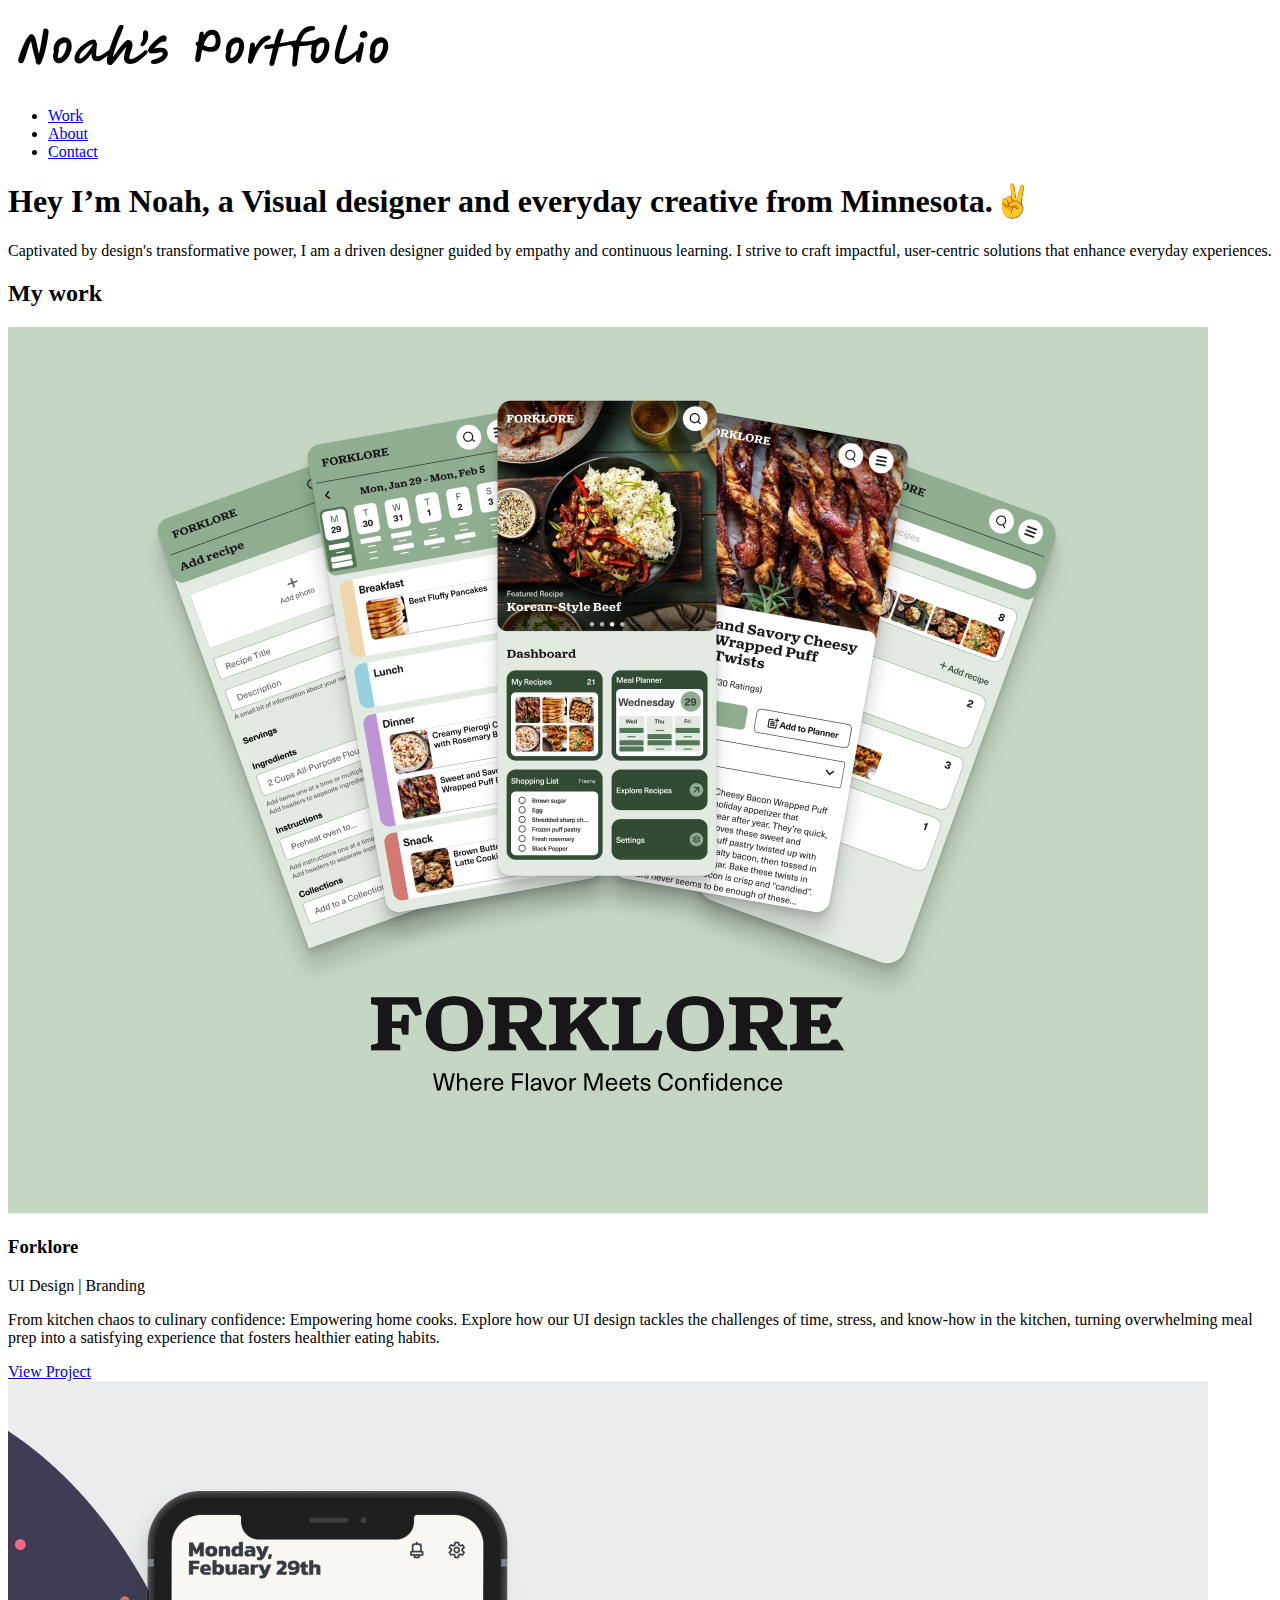
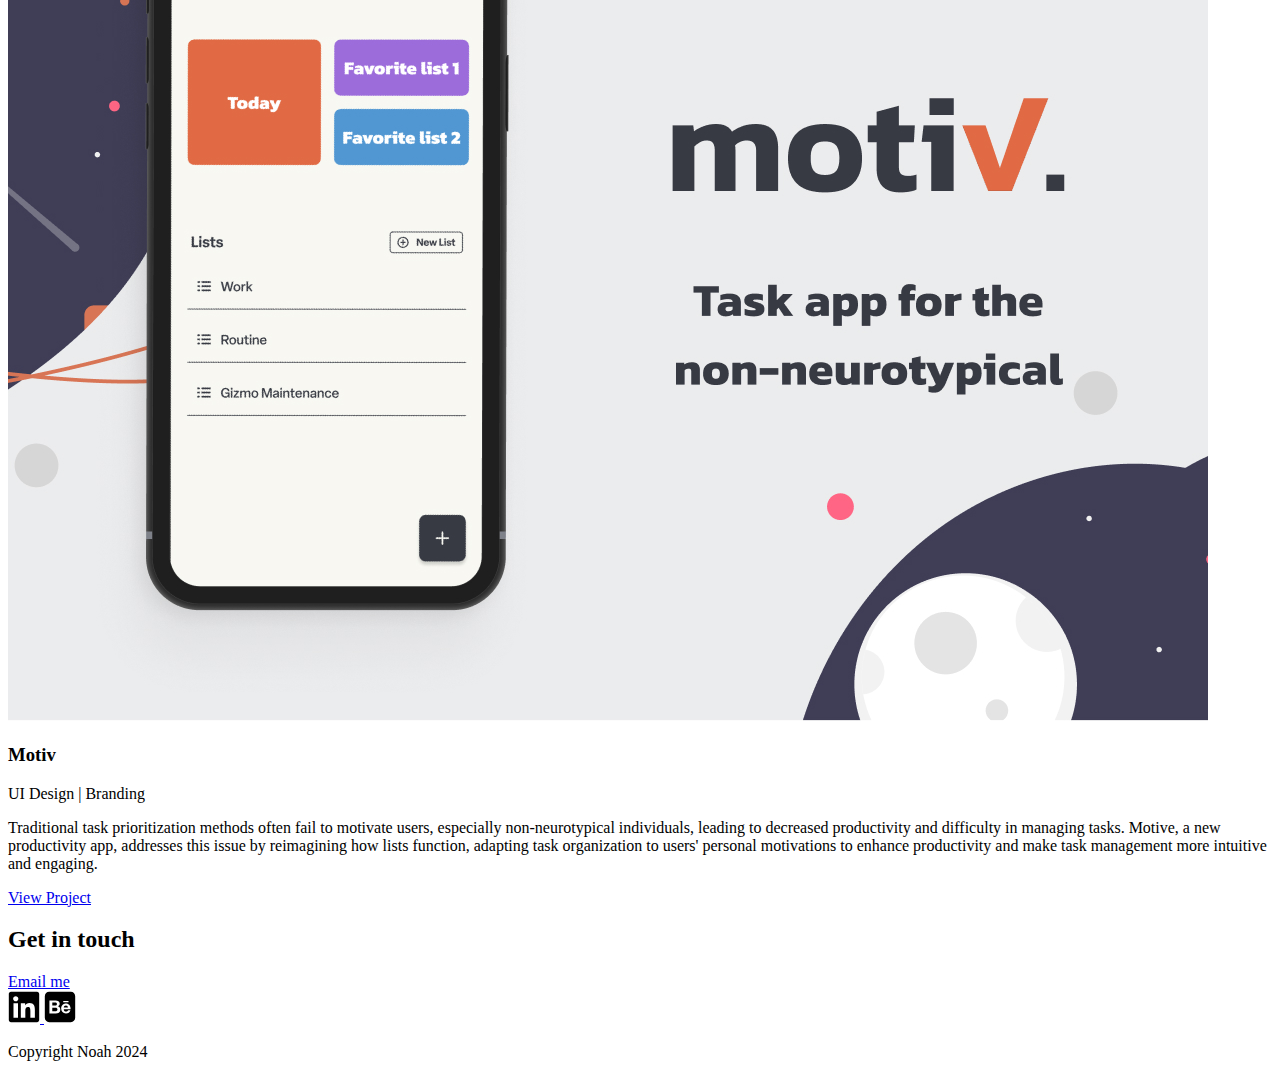
==== index.html @ 3ec78f2c "Base commit" ====
<!DOCTYPE html>
<html lang="en">

<head>
    <meta charset="UTF-8">
    <meta name="author" content="Noah">
    <meta name="description" content="A portfolio website for Noah">
    <meta name="viewport" content="width=device-width, initial-scale=1.0">

    <title>Noah | Visual Designer</title>
</head>


<body>
    <header>
        <div>
            <img src="img/logo.svg" alt="logo image">
        </div>
        <nav>
            <ul>
                <li><a href="index.html">Work</a></li>
                <li><a href="about.html">About</a></li>
                <li><a href="#contact">Contact</a></li>
            </ul>
        </nav>
    </header>
    <main>
        <div>
            <div>
                <h1>
                    Hey I’m Noah, a Visual designer and everyday creative from Minnesota.✌️
                </h1>

                <p>
                    Captivated by design's transformative power, I am a driven designer guided by empathy and continuous
                    learning. I strive to craft impactful, user-centric solutions that enhance everyday experiences.
                </p>
            </div>
        </div>
        <div>
            <div>
                <h2>
                    My work
                </h2>
                <div>
                    <div>
                        <picture>
                            <source srcset="img/Forklore_Cover@600w.jpg"" media=" (max-width:767px)">
                            <img src="img/Forklore_Cover@1200w.jpg"" alt=" Forklore project cover imag">
                        </picture>


                    </div>
                    <div>
                        <h3>
                            Forklore
                        </h3>
                        <p>
                            UI Design | Branding
                        </p>
                        <p>
                            From kitchen chaos to culinary confidence: Empowering home cooks. Explore how our UI design
                            tackles the challenges of time, stress, and know-how in the kitchen, turning overwhelming
                            meal prep into a satisfying experience that fosters healthier eating habits.
                        </p><a href="forklore.html">View Project

                        </a>
                    </div>
                </div>
                <div>
                    <div>

                        <picture>
                            <source srcset="img/Motiv_Cover@600w.jpg"" media=" (max-width:767px)">
                            <img src="img/Motiv_Cover@1200w.jpg"" alt=" Motiv project cover imag">
                        </picture>

                    </div>
                    <div>
                        <h3>
                            Motiv
                        </h3>
                        <p>
                            UI Design | Branding
                        </p>
                        <p>
                            Traditional task prioritization methods often fail to motivate users, especially
                            non-neurotypical individuals, leading to decreased productivity and difficulty in managing
                            tasks. Motive, a new productivity app, addresses this issue by reimagining how lists
                            function, adapting task organization to users' personal motivations to enhance productivity
                            and make task management more intuitive and engaging.
                        </p><a href="motiv.html">View Project

                        </a>
                    </div>
                </div>
            </div>
        </div>
    </main>
    <footer id="contact">
        <div>
            <h2>
                Get in touch
            </h2>
            <p>

            </p>
            <div>
                <a href="mailto:email@gmail.com">Email me</a>
            </div>
            <div>
                <!--Social Media Layout and Placeholders-->
                <a href="LINKEDIN-URL" target="_blank">
                    <img src="img/linkedIn.svg">
                </a>
                <a href="BEHANCE-URL" target="_blank">
                    <img src="img/behance.svg">

                </a>
            </div>
        </div>
        <p>Copyright Noah 2024</p>
        </div>

    </footer>
</body>

</html>
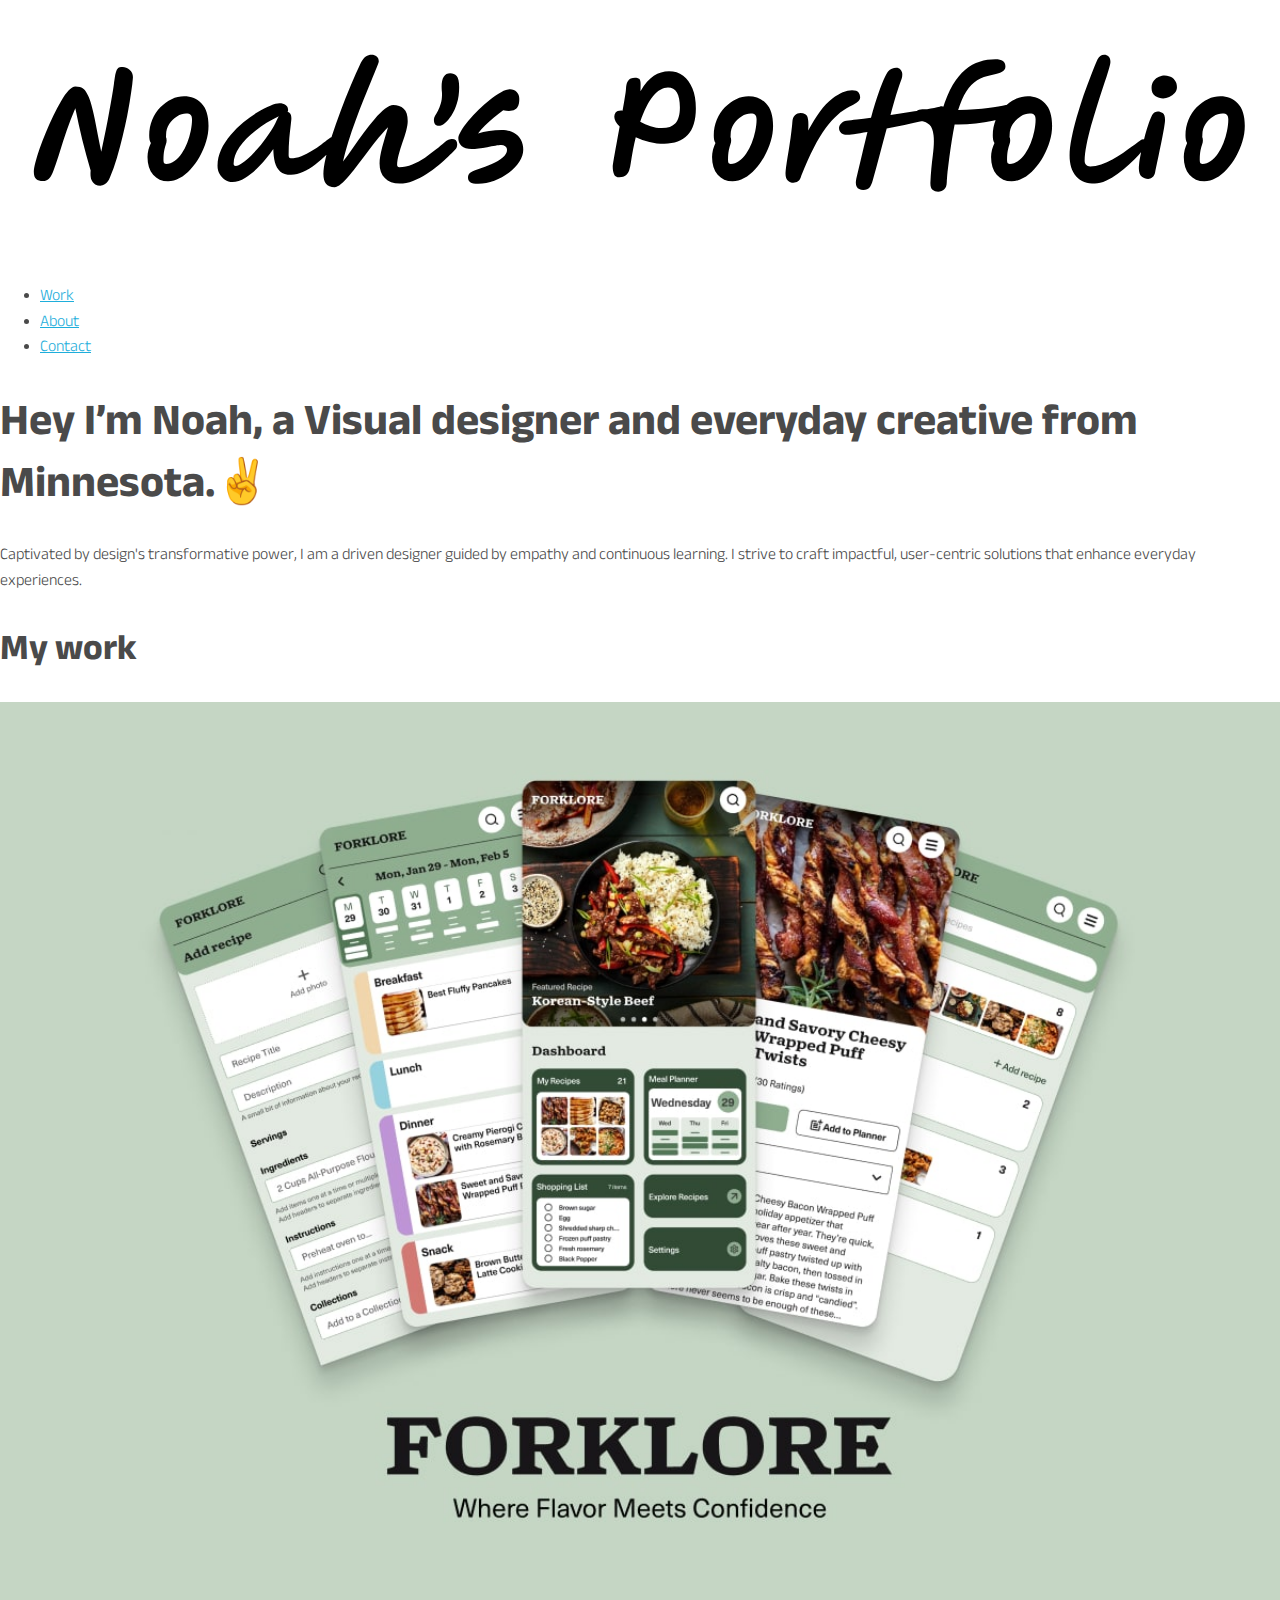
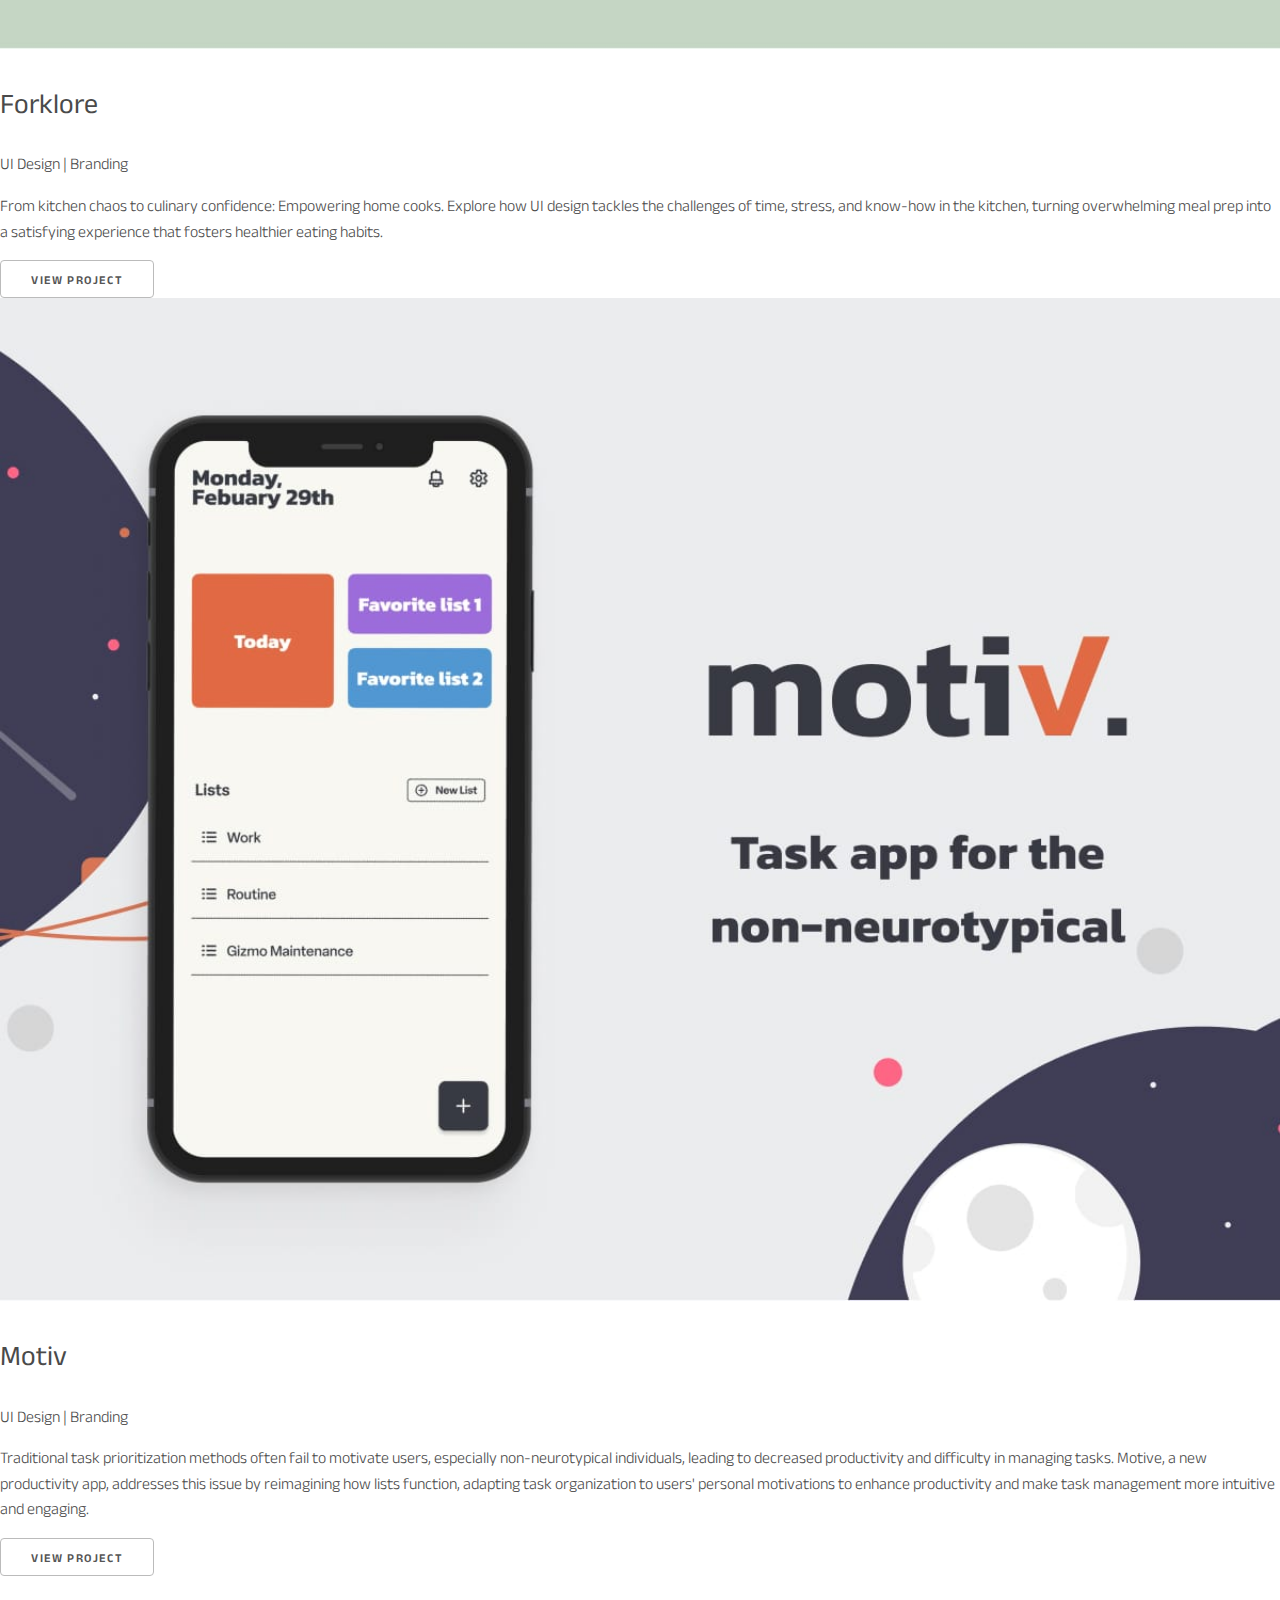
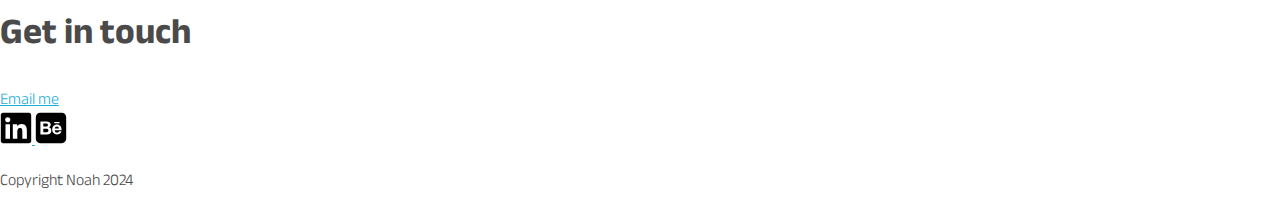
==== commit ad4fba71: "Added basic styling (normalize.css & style.css) Added motiv page content Compressed images in img fo" ====
--- a/index.html
+++ b/index.html
@@ -6,6 +6,12 @@
     <meta name="author" content="Noah">
     <meta name="description" content="A portfolio website for Noah">
     <meta name="viewport" content="width=device-width, initial-scale=1.0">
+    <link rel="stylesheet" type="text/css" href="css\normalize.css" />
+    <link rel="stylesheet" type="text/css" href="css\style.css" />
+    <link rel="preconnect" href="https://fonts.googleapis.com">
+    <link rel="preconnect" href="https://fonts.gstatic.com" crossorigin>
+    <link href="https://fonts.googleapis.com/css2?family=Anek+Latin:wght@100..800&display=swap" rel="stylesheet">
+
 
     <title>Noah | Visual Designer</title>
 </head>
@@ -59,10 +65,10 @@
                             UI Design | Branding
                         </p>
                         <p>
-                            From kitchen chaos to culinary confidence: Empowering home cooks. Explore how our UI design
+                            From kitchen chaos to culinary confidence: Empowering home cooks. Explore how UI design
                             tackles the challenges of time, stress, and know-how in the kitchen, turning overwhelming
                             meal prep into a satisfying experience that fosters healthier eating habits.
-                        </p><a href="forklore.html">View Project
+                        </p><a href="forklore.html" class="button">View Project
 
                         </a>
                     </div>
@@ -89,7 +95,7 @@
                             tasks. Motive, a new productivity app, addresses this issue by reimagining how lists
                             function, adapting task organization to users' personal motivations to enhance productivity
                             and make task management more intuitive and engaging.
-                        </p><a href="motiv.html">View Project
+                        </p><a href="motiv.html" class="button">View Project
 
                         </a>
                     </div>
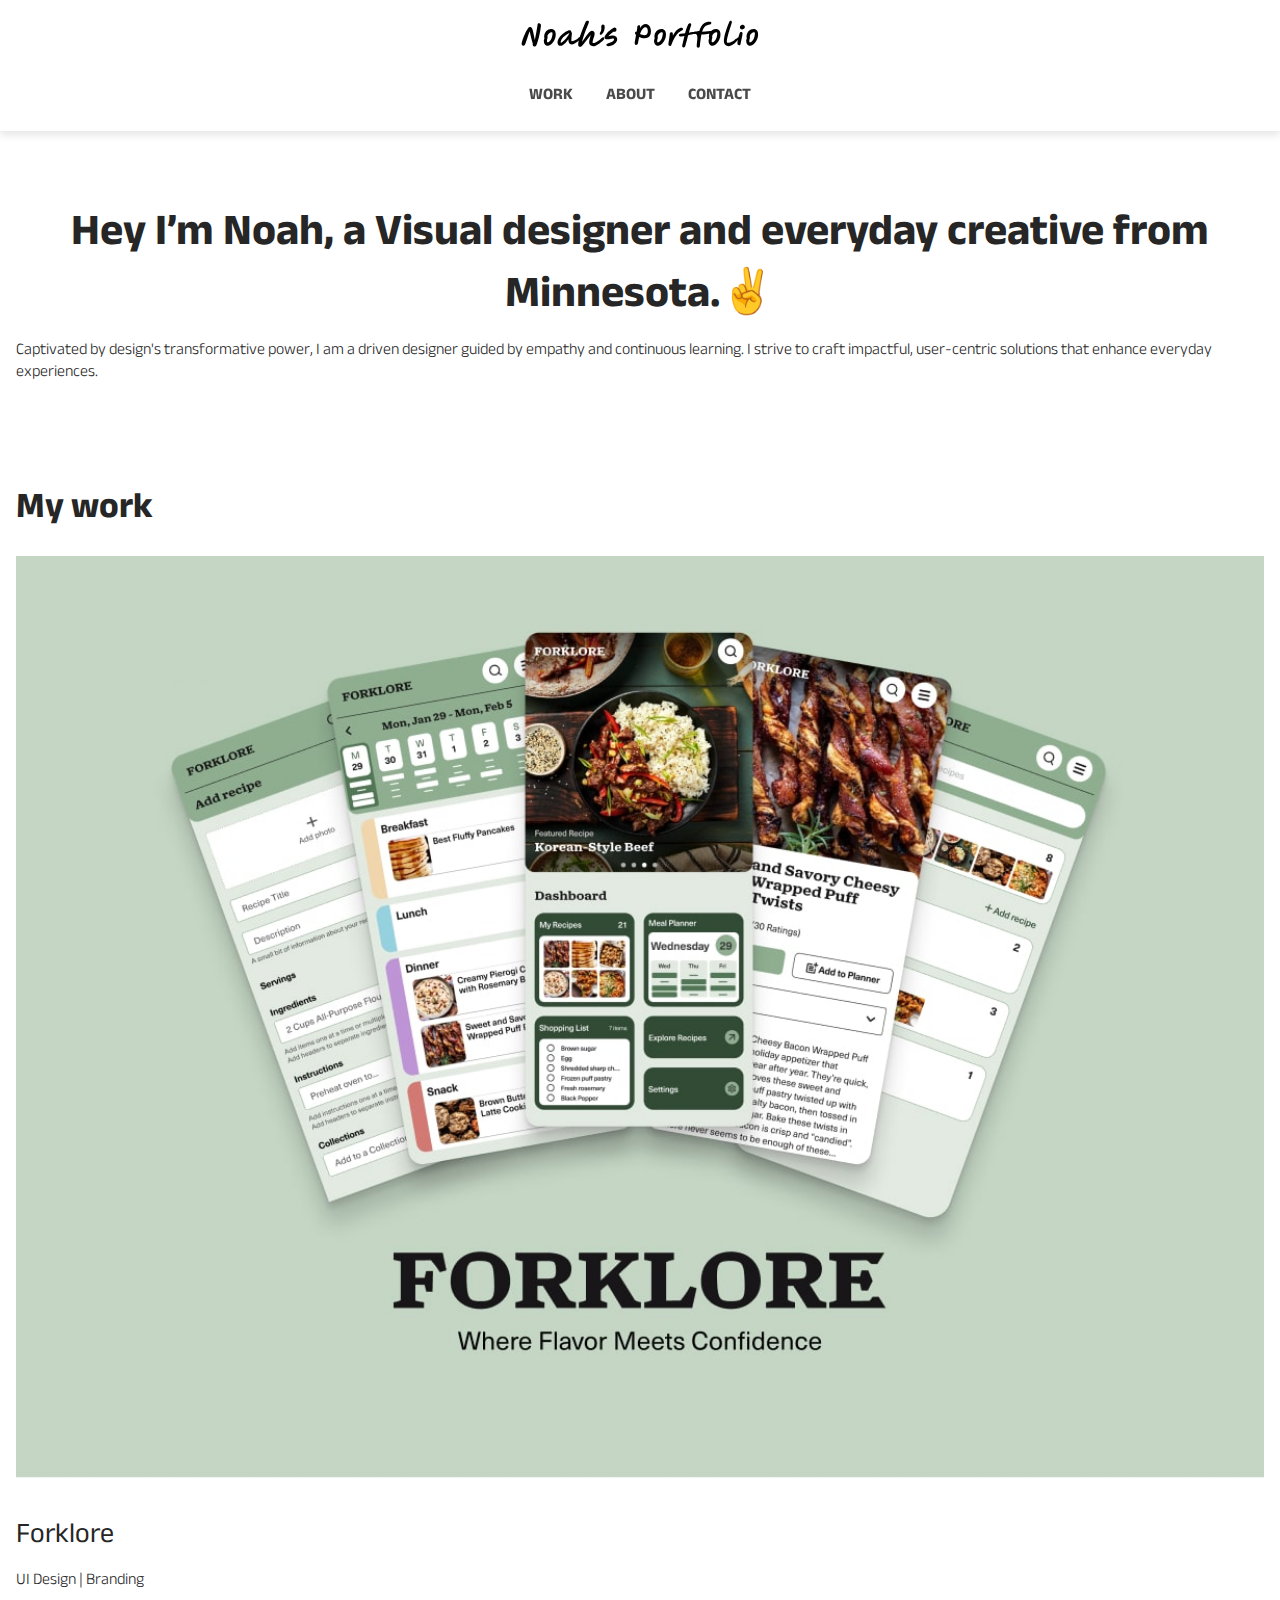
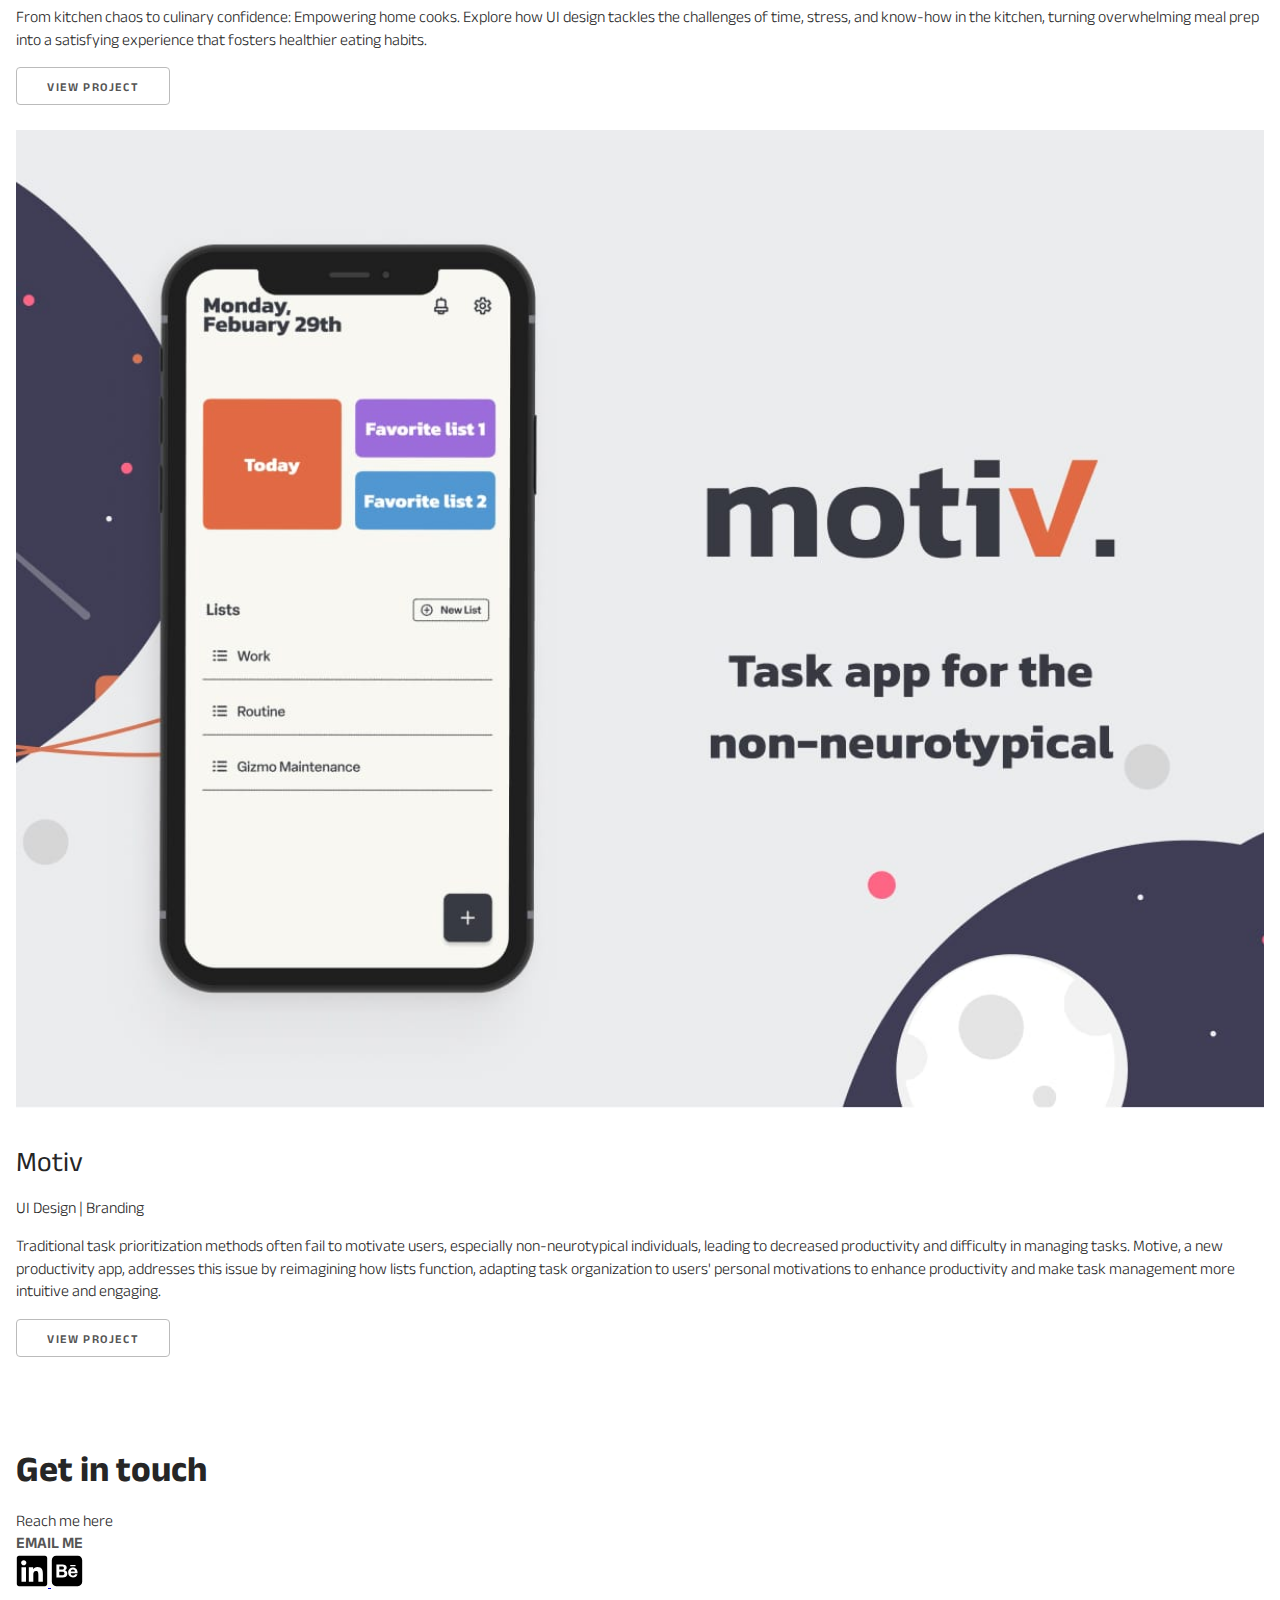
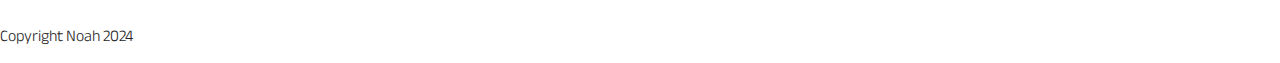
==== commit 82d64999: "added basic styling to all pages" ====
--- a/index.html
+++ b/index.html
@@ -20,7 +20,7 @@
 <body>
     <header>
         <div>
-            <img src="img/logo.svg" alt="logo image">
+            <img src="img/logo.svg" class="logo" alt="logo image">
         </div>
         <nav>
             <ul>
@@ -31,8 +31,8 @@
         </nav>
     </header>
     <main>
-        <div>
-            <div>
+        <div id="hero">
+            <div class="container">
                 <h1>
                     Hey I’m Noah, a Visual designer and everyday creative from Minnesota.✌️
                 </h1>
@@ -43,12 +43,12 @@
                 </p>
             </div>
         </div>
-        <div>
-            <div>
+        <div id="work">
+            <div class="container">
                 <h2>
                     My work
                 </h2>
-                <div>
+                <div class="row">
                     <div>
                         <picture>
                             <source srcset="img/Forklore_Cover@600w.jpg"" media=" (max-width:767px)">
@@ -73,7 +73,7 @@
                         </a>
                     </div>
                 </div>
-                <div>
+                <div class="row">
                     <div>
 
                         <picture>
@@ -104,15 +104,15 @@
         </div>
     </main>
     <footer id="contact">
-        <div>
+        <div class="container">
             <h2>
                 Get in touch
             </h2>
             <p>
-
+                Reach me here
             </p>
             <div>
-                <a href="mailto:email@gmail.com">Email me</a>
+                <a href="mailto:email@gmail.com" class="button2">Email me</a>
             </div>
             <div>
                 <!--Social Media Layout and Placeholders-->
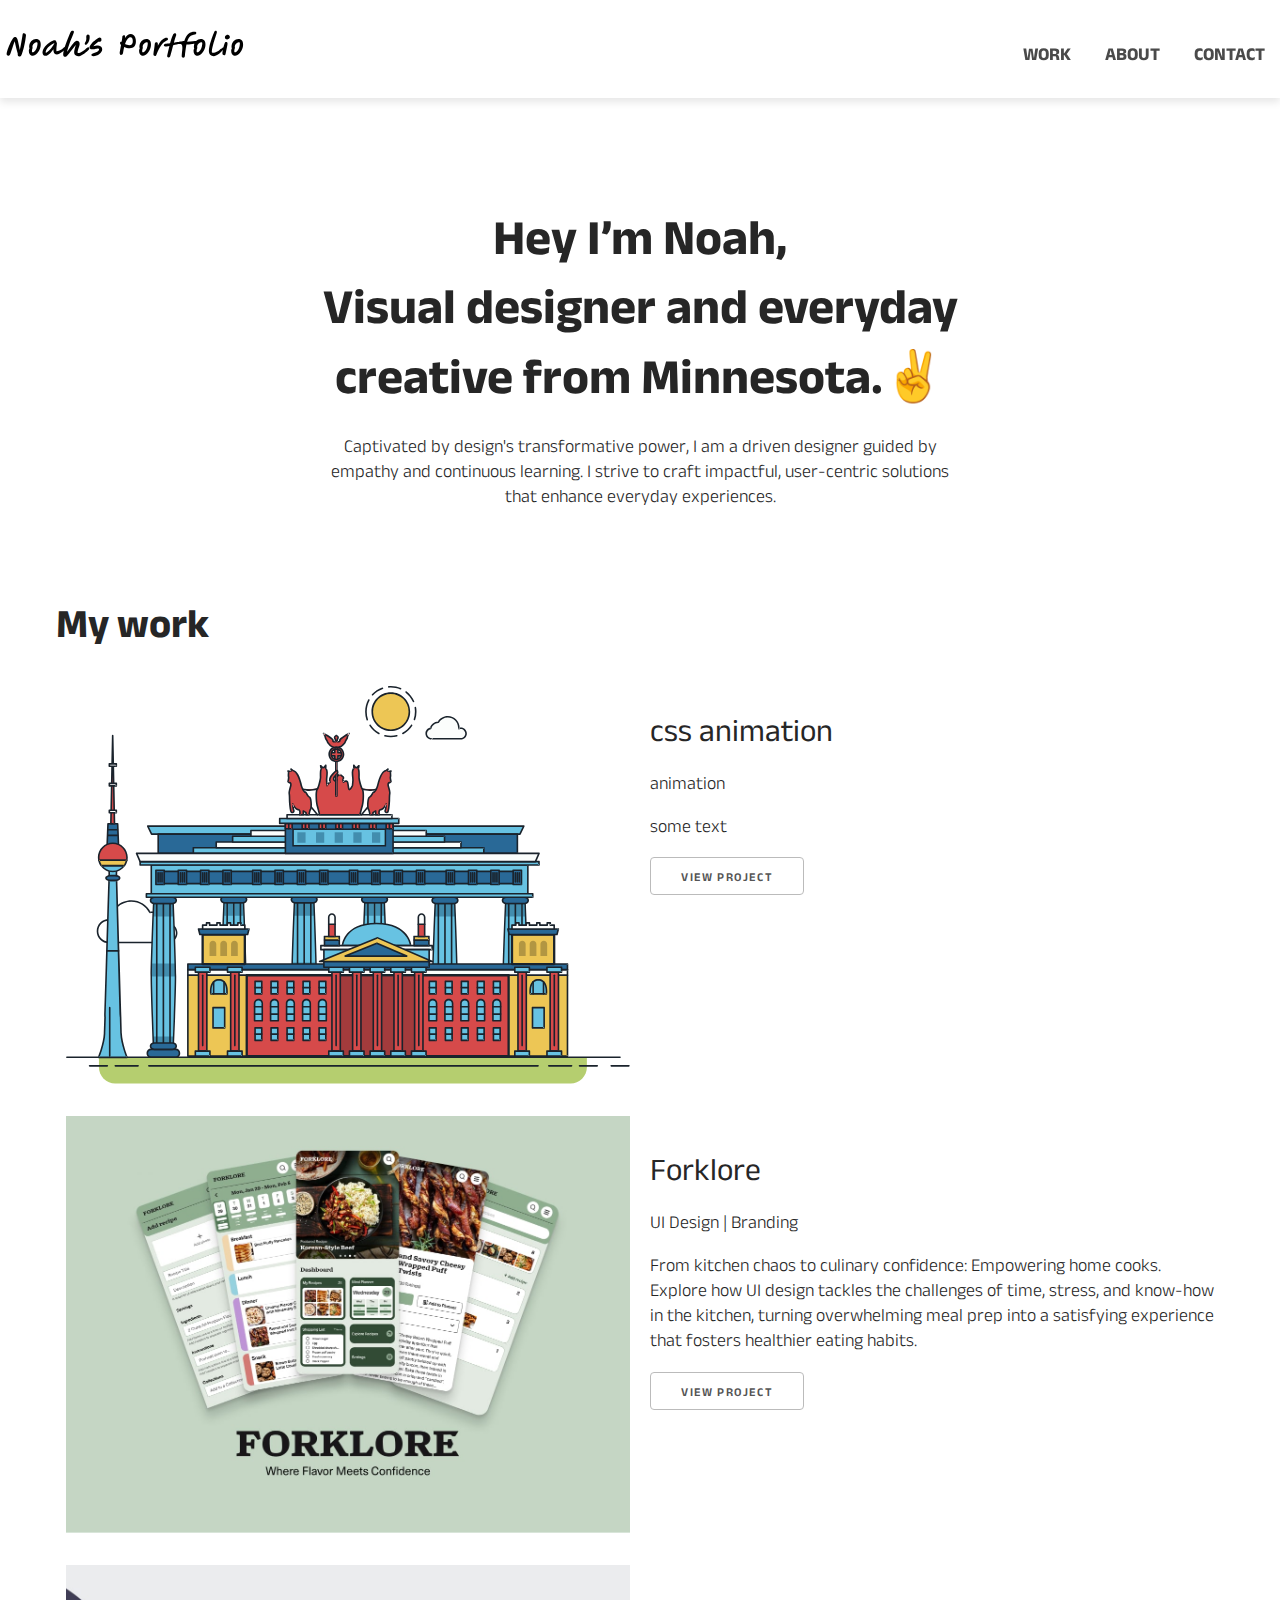
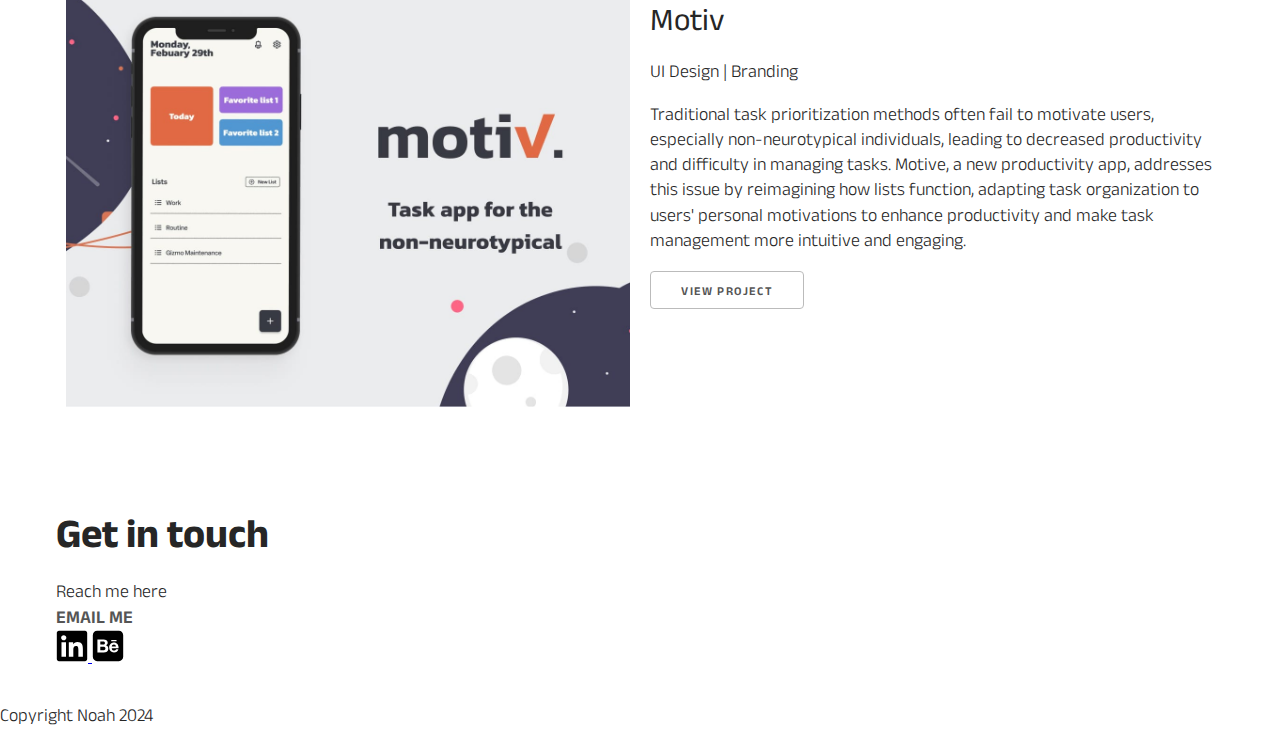
==== commit cf239d57: "added media queries and animation" ====
--- a/index.html
+++ b/index.html
@@ -19,7 +19,7 @@
 
 <body>
     <header>
-        <div>
+        <div class="inline">
             <img src="img/logo.svg" class="logo" alt="logo image">
         </div>
         <nav>
@@ -34,7 +34,7 @@
         <div id="hero">
             <div class="container">
                 <h1>
-                    Hey I’m Noah, a Visual designer and everyday creative from Minnesota.✌️
+                    Hey I’m Noah, <span>Visual designer and everyday creative from Minnesota.✌️</span>
                 </h1>
 
                 <p>
@@ -43,21 +43,1495 @@
                 </p>
             </div>
         </div>
+
+
+
         <div id="work">
             <div class="container">
                 <h2>
                     My work
                 </h2>
                 <div class="row">
-                    <div>
+                    <div class="column col-md-6 col-lg-7">
+
+
+
+                        <svg id="about-picture" xmlns="http://www.w3.org/2000/svg" class="berlin-illustration"
+                            height="auto" viewBox="0 0 700 505" xmlns:xlink="http://www.w3.org/1999/xlink" style="width: 100%;
+                            max-width: 100%;
+                            height: auto;">
+                            <defs>
+                                <polygon id="a" points=".06 231.917 .06 .929 688.717 .929 688.717 231.917"></polygon>
+                            </defs>
+                            <g fill="none" fill-rule="evenodd">
+                                <g transform="translate(0 241)" class="cloud-front">
+                                    <path fill="#1A232C"
+                                        d="M87.602,29 L87.602,28 C87.326,28.001 87.103,28.024 86.927,28.033 L86.979,29.031 L87.947,28.78 C85.741,20.282 78.041,14.002 68.852,14 C67.858,14 66.904,14.096 65.98,14.231 L66.125,15.22 L67.019,14.772 C62.626,6.015 53.567,0.001 43.102,0 C29.041,0.002 17.524,10.848 16.443,24.632 L17.44,24.71 L17.606,23.724 C16.803,23.589 15.969,23.5 15.102,23.5 C6.817,23.501 0.102,30.215 0.102,38.5 C0.102,46.785 6.817,53.499 15.102,53.5 L87.602,53.5 C94.644,53.499 100.351,47.792 100.352,40.75 C100.351,33.708 94.644,28.001 87.602,28 L87.602,30 C90.573,30 93.254,31.202 95.203,33.149 C97.15,35.097 98.351,37.778 98.352,40.75 C98.351,43.722 97.15,46.403 95.203,48.351 C93.254,50.298 90.573,51.5 87.602,51.5 L15.102,51.5 C11.509,51.5 8.265,50.046 5.909,47.692 C3.555,45.337 2.102,42.093 2.102,38.5 C2.102,34.907 3.555,31.663 5.909,29.308 C8.265,26.954 11.509,25.5 15.102,25.5 C15.831,25.5 16.553,25.575 17.273,25.697 C17.551,25.743 17.832,25.672 18.055,25.499 C18.277,25.325 18.414,25.07 18.436,24.789 C19.436,12.04 30.094,1.998 43.102,2 C52.786,1.999 61.163,7.564 65.231,15.669 C65.425,16.055 65.842,16.272 66.27,16.21 C67.132,16.084 67.988,16 68.852,16 C77.108,15.998 84.027,21.647 86.011,29.283 C86.13,29.741 86.557,30.054 87.031,30.03 C87.27,30.017 87.457,29.999 87.602,30 L87.602,29"
+                                        transform="translate(38 36)"></path>
+                                </g>
+                                <path fill="#B5CE6F"
+                                    d="M646.484,484.382 C646.484,489.501 644.531,494.62 640.627,498.525 C636.722,502.43 631.603,504.382 626.484,504.382 L60.873,504.382 C55.754,504.382 50.636,502.43 46.731,498.525 C42.826,494.62 40.873,489.501 40.873,484.382 L40.873,471.917 L646.484,471.917 L646.484,484.382">
+                                </path>
+                                <polyline fill="#67C2E2"
+                                    points="334.824 185.029 101.449 185.029 106.209 195.08 563.438 195.08 568.2 185.029 334.824 185.029">
+                                </polyline>
+                                <path fill="#1A232C"
+                                    d="M334.824,185.029 L334.824,184.029 L101.449,184.029 C101.104,184.029 100.788,184.203 100.604,184.494 C100.42,184.785 100.398,185.146 100.545,185.457 L105.306,195.508 C105.471,195.856 105.824,196.079 106.209,196.079 L563.438,196.079 C563.824,196.079 564.177,195.856 564.342,195.508 L569.104,185.457 C569.251,185.146 569.229,184.785 569.045,184.494 C568.861,184.203 568.544,184.029 568.2,184.029 L334.824,184.029 L334.824,186.029 L566.62,186.029 L562.806,194.08 L106.842,194.08 L103.029,186.029 L334.824,186.029 L334.824,185.029">
+                                </path>
+                                <polygon fill="#296997"
+                                    points="114.416 218.974 560.222 218.974 560.222 195.08 114.416 195.08"></polygon>
+                                <path fill="#1A232C"
+                                    d="M560.222,218.974 L560.222,217.974 L115.416,217.974 L115.416,196.079 L559.222,196.079 L559.222,218.974 L560.222,218.974 L560.222,217.974 L560.222,218.974 L561.222,218.974 L561.222,195.08 C561.222,194.816 561.115,194.559 560.929,194.372 C560.742,194.186 560.485,194.08 560.222,194.08 L114.416,194.08 C114.152,194.08 113.895,194.186 113.708,194.372 C113.522,194.559 113.416,194.816 113.416,195.08 L113.416,218.974 C113.416,219.237 113.522,219.495 113.708,219.681 C113.895,219.867 114.152,219.974 114.416,219.974 L560.222,219.974 C560.485,219.974 560.742,219.867 560.929,219.681 C561.115,219.495 561.222,219.237 561.222,218.974 L560.222,218.974">
+                                </path>
+                                <polygon fill="#67C2E2"
+                                    points="105.85 269.08 573.225 269.08 573.225 233.398 105.85 233.398"></polygon>
+                                <path fill="#1A232C"
+                                    d="M573.225,233.398 L573.225,232.398 L105.85,232.398 C105.587,232.398 105.329,232.505 105.143,232.691 C104.957,232.877 104.85,233.134 104.85,233.398 L104.85,269.08 C104.85,269.344 104.957,269.601 105.143,269.788 C105.329,269.974 105.587,270.08 105.85,270.08 L573.225,270.08 C573.488,270.08 573.745,269.974 573.932,269.788 C574.118,269.601 574.225,269.344 574.225,269.08 L574.225,233.398 C574.225,233.134 574.118,232.877 573.932,232.691 C573.745,232.505 573.488,232.398 573.225,232.398 L573.225,233.398 L572.225,233.398 L572.225,268.08 L106.85,268.08 L106.85,234.398 L573.225,234.398 L573.225,233.398 L572.225,233.398 L573.225,233.398">
+                                </path>
+                                <polygon fill="#296997"
+                                    points="116.751 256.508 562.557 256.508 562.557 241.243 116.751 241.243"></polygon>
+                                <path fill="#1A232C"
+                                    d="M562.557,256.508 L562.557,255.508 L117.75,255.508 L117.75,242.243 L561.557,242.243 L561.557,256.508 L562.557,256.508 L562.557,255.508 L562.557,256.508 L563.557,256.508 L563.557,241.243 C563.557,240.979 563.45,240.722 563.264,240.535 C563.078,240.349 562.82,240.243 562.557,240.243 L116.75,240.243 C116.487,240.243 116.23,240.349 116.043,240.535 C115.857,240.722 115.751,240.979 115.751,241.243 L115.751,256.508 C115.751,256.771 115.857,257.029 116.043,257.215 C116.23,257.401 116.487,257.508 116.751,257.508 L562.557,257.508 C562.82,257.508 563.077,257.401 563.264,257.215 C563.45,257.029 563.557,256.771 563.557,256.508 L562.557,256.508">
+                                </path>
+                                <polygon fill="#67C2E2"
+                                    points="158.07 218.974 518.563 218.974 518.563 211.858 158.07 211.858"></polygon>
+                                <path fill="#1A232C"
+                                    d="M518.563,211.858 L518.563,210.858 L158.07,210.858 C157.807,210.858 157.549,210.964 157.363,211.151 C157.177,211.337 157.07,211.594 157.07,211.858 L157.07,218.974 C157.07,219.237 157.177,219.495 157.363,219.681 C157.549,219.867 157.807,219.974 158.07,219.974 L518.563,219.974 C518.826,219.974 519.083,219.867 519.27,219.681 C519.456,219.495 519.562,219.237 519.562,218.974 L519.562,211.858 C519.562,211.594 519.456,211.337 519.27,211.151 C519.083,210.964 518.826,210.858 518.563,210.858 L518.563,211.858 L517.563,211.858 L517.563,217.974 L159.07,217.974 L159.07,212.858 L518.563,212.858 L518.563,211.858 L517.563,211.858 L518.563,211.858">
+                                </path>
+                                <polygon fill="#FBFDFC"
+                                    points="186.438 211.858 490.194 211.858 490.194 204.741 186.438 204.741"></polygon>
+                                <path fill="#1A232C"
+                                    d="M490.194,204.741 L490.194,203.741 L186.438,203.741 C186.175,203.741 185.917,203.848 185.731,204.034 C185.545,204.221 185.438,204.478 185.438,204.741 L185.438,211.858 C185.438,212.121 185.545,212.379 185.731,212.565 C185.917,212.751 186.175,212.858 186.438,212.858 L490.194,212.858 C490.458,212.858 490.715,212.751 490.902,212.565 C491.088,212.379 491.194,212.121 491.194,211.858 L491.194,204.741 C491.194,204.478 491.088,204.221 490.902,204.034 C490.715,203.848 490.458,203.741 490.194,203.741 L490.194,204.741 L489.194,204.741 L489.194,210.858 L187.438,210.858 L187.438,205.741 L490.194,205.741 L490.194,204.741 L489.194,204.741 L490.194,204.741">
+                                </path>
+                                <polygon fill="#67C2E2"
+                                    points="206.805 204.741 469.828 204.741 469.828 197.624 206.805 197.624"></polygon>
+                                <path fill="#1A232C"
+                                    d="M469.828,197.624 L469.828,196.624 L206.805,196.624 C206.541,196.624 206.284,196.731 206.098,196.917 C205.911,197.103 205.805,197.361 205.805,197.624 L205.805,204.741 C205.805,205.005 205.911,205.262 206.098,205.449 C206.284,205.635 206.541,205.741 206.805,205.741 L469.828,205.741 C470.091,205.741 470.349,205.635 470.535,205.449 C470.722,205.262 470.828,205.005 470.828,204.741 L470.828,197.624 C470.828,197.361 470.722,197.103 470.535,196.917 C470.349,196.731 470.091,196.624 469.828,196.624 L469.828,197.624 L468.828,197.624 L468.828,203.741 L207.805,203.741 L207.805,198.624 L469.828,198.624 L469.828,197.624 L468.828,197.624 L469.828,197.624">
+                                </path>
+                                <polygon fill="#FBFDFC"
+                                    points="229.521 197.624 447.111 197.624 447.111 190.509 229.521 190.509"></polygon>
+                                <path fill="#1A232C"
+                                    d="M447.111,190.509 L447.111,189.509 L229.521,189.509 C229.258,189.509 229,189.616 228.814,189.802 C228.628,189.988 228.521,190.246 228.521,190.509 L228.521,197.624 C228.521,197.888 228.628,198.145 228.814,198.332 C229,198.518 229.258,198.624 229.521,198.624 L447.111,198.624 C447.375,198.624 447.632,198.518 447.818,198.332 C448.005,198.145 448.111,197.888 448.111,197.624 L448.111,190.509 C448.111,190.246 448.005,189.988 447.818,189.802 C447.632,189.616 447.375,189.509 447.111,189.509 L447.111,190.509 L446.111,190.509 L446.111,196.624 L230.521,196.624 L230.521,191.509 L447.111,191.509 L447.111,190.509 L446.111,190.509 L447.111,190.509">
+                                </path>
+                                <path fill="#67C2E2"
+                                    d="M135.607,355.447 C135.163,337.766 134.264,313.326 133.648,297.387 C133.274,287.721 133.004,281.18 133.004,281.18 L108.722,281.18 C108.722,281.18 108.452,287.721 108.079,297.387 C107.462,313.326 106.563,337.766 106.119,355.447 C105.953,362.059 105.85,367.732 105.85,371.653 L105.85,371.654 C105.85,386.117 107.243,424.332 108.089,446.189 C108.457,455.706 108.722,462.126 108.722,462.126 L133.004,462.126 C133.004,462.126 133.269,455.706 133.637,446.189 C134.482,424.332 135.876,386.117 135.876,371.654 L135.876,371.653 C135.876,367.732 135.773,362.059 135.607,355.447">
+                                </path>
+                                <path fill="#428DAE"
+                                    d="M133.648 297.387L108.079 297.387C108.452 287.721 108.722 281.18 108.722 281.18L133.004 281.18C133.004 281.18 133.274 287.721 133.648 297.387M135.876 371.654L105.85 371.654 105.85 371.653C105.85 367.732 105.953 362.059 106.119 355.447L135.607 355.447C135.773 362.059 135.876 367.732 135.876 371.653L135.876 371.654M133.004 462.126L108.722 462.126C108.722 462.126 108.457 455.706 108.089 446.189L133.637 446.189C133.269 455.706 133.004 462.126 133.004 462.126">
+                                </path>
+                                <path fill="#1A232C"
+                                    d="M109.612,461.199 L132.114,461.199 C132.447,453.007 134.949,390.886 134.949,371.653 C134.949,352.42 132.447,290.299 132.114,282.108 L109.612,282.108 C109.279,290.299 106.778,352.42 106.778,371.653 C106.778,390.886 109.279,453.007 109.612,461.199 Z M133.895,463.054 L107.832,463.054 L107.794,462.164 C107.766,461.466 104.922,392.193 104.922,371.653 C104.922,351.114 107.766,281.839 107.794,281.142 L107.832,280.252 L133.895,280.252 L133.931,281.142 C133.96,281.839 136.804,351.114 136.804,371.653 C136.804,392.193 133.96,461.466 133.931,462.164 L133.895,463.054 L133.895,463.054 Z">
+                                </path>
+                                <path fill="#1A232C"
+                                    d="M111.638 281.18L111.638 462.126C111.638 462.679 112.086 463.126 112.638 463.126 113.19 463.126 113.638 462.679 113.638 462.126L113.638 281.18C113.638 280.628 113.19 280.18 112.638 280.18 112.086 280.18 111.638 280.628 111.638 281.18M119.863 281.18L119.863 462.126C119.863 462.679 120.311 463.126 120.863 463.126 121.416 463.126 121.863 462.679 121.863 462.126L121.863 281.18C121.863 280.628 121.416 280.18 120.863 280.18 120.311 280.18 119.863 280.628 119.863 281.18M128.088 281.18L128.088 462.126C128.088 462.679 128.536 463.126 129.088 463.126 129.64 463.126 130.088 462.679 130.088 462.126L130.088 281.18C130.088 280.628 129.64 280.18 129.088 280.18 128.536 280.18 128.088 280.628 128.088 281.18">
+                                </path>
+                                <path fill="#296997"
+                                    d="M136.79,277.265 C136.79,279.418 134.675,281.18 132.09,281.18 L109.636,281.18 C107.051,281.18 104.936,279.418 104.936,277.265 C104.936,275.111 107.051,273.349 109.636,273.349 L132.09,273.349 C134.675,273.349 136.79,275.111 136.79,277.265">
+                                </path>
+                                <path fill="#1A232C"
+                                    d="M136.79,277.265 L135.79,277.265 C135.789,278.005 135.433,278.704 134.769,279.262 C134.109,279.814 133.155,280.181 132.09,280.18 L109.636,280.18 C108.571,280.181 107.617,279.814 106.956,279.262 C106.293,278.704 105.936,278.005 105.936,277.265 C105.936,276.524 106.293,275.825 106.957,275.267 C107.617,274.715 108.571,274.348 109.636,274.349 L132.09,274.349 C133.155,274.348 134.109,274.716 134.769,275.267 C135.433,275.825 135.789,276.524 135.79,277.265 L137.79,277.265 C137.791,275.851 137.09,274.593 136.049,273.731 C135.006,272.863 133.61,272.35 132.09,272.349 L109.636,272.349 C108.116,272.35 106.72,272.863 105.676,273.731 C104.636,274.593 103.935,275.851 103.936,277.265 C103.935,278.678 104.636,279.937 105.677,280.798 C106.72,281.666 108.116,282.179 109.636,282.18 L132.09,282.18 C133.61,282.179 135.006,281.666 136.049,280.798 C137.09,279.937 137.791,278.678 137.79,277.265 L136.79,277.265">
+                                </path>
+                                <path fill="#296997"
+                                    d="M140.775,467.217 C140.775,469.803 138.661,471.917 136.076,471.917 L105.65,471.917 C103.065,471.917 100.951,469.803 100.951,467.217 L100.951,466.825 C100.951,464.241 103.065,462.126 105.65,462.126 L136.076,462.126 C138.661,462.126 140.775,464.241 140.775,466.825 L140.775,467.217">
+                                </path>
+                                <path fill="#1A232C"
+                                    d="M140.775,467.217 L139.775,467.217 C139.775,468.235 139.361,469.155 138.688,469.83 C138.013,470.503 137.093,470.917 136.076,470.917 L105.65,470.917 C104.633,470.917 103.713,470.504 103.038,469.83 C102.365,469.155 101.951,468.235 101.951,467.217 L101.951,466.825 C101.951,465.808 102.365,464.889 103.038,464.214 C103.713,463.54 104.633,463.127 105.65,463.126 L136.076,463.126 C137.093,463.127 138.013,463.54 138.688,464.214 C139.362,464.889 139.775,465.808 139.775,466.825 L139.775,467.217 L141.775,467.217 L141.775,466.825 C141.772,463.684 139.217,461.13 136.076,461.126 L105.65,461.126 C102.509,461.13 99.955,463.684 99.951,466.825 L99.951,467.217 C99.954,470.36 102.509,472.914 105.65,472.917 L136.076,472.917 C139.217,472.914 141.772,470.36 141.775,467.217 L140.775,467.217">
+                                </path>
+                                <path fill="#296997"
+                                    d="M136.79,458.208 C136.79,460.363 134.675,462.126 132.09,462.126 L109.636,462.126 C107.051,462.126 104.936,460.363 104.936,458.208 C104.936,456.057 107.051,454.292 109.636,454.292 L132.09,454.292 C134.675,454.292 136.79,456.057 136.79,458.208">
+                                </path>
+                                <path fill="#1A232C"
+                                    d="M136.79,458.208 L135.79,458.208 C135.789,458.949 135.432,459.649 134.769,460.207 C134.108,460.76 133.154,461.128 132.09,461.126 L109.636,461.126 C108.572,461.128 107.617,460.76 106.957,460.207 C106.293,459.649 105.936,458.949 105.936,458.208 C105.936,457.47 106.293,456.77 106.957,456.212 C107.617,455.659 108.572,455.291 109.636,455.292 L132.09,455.292 C133.154,455.291 134.108,455.659 134.769,456.212 C135.433,456.77 135.789,457.47 135.79,458.208 L137.79,458.208 C137.791,456.796 137.09,455.538 136.05,454.675 C135.006,453.808 133.61,453.294 132.09,453.292 L109.636,453.292 C108.115,453.294 106.719,453.808 105.676,454.675 C104.636,455.538 103.935,456.796 103.936,458.208 C103.935,459.622 104.636,460.881 105.676,461.743 C106.72,462.611 108.116,463.125 109.636,463.126 L132.09,463.126 C133.61,463.125 135.006,462.611 136.05,461.743 C137.09,460.881 137.791,459.622 137.79,458.208 L136.79,458.208">
+                                </path>
+                                <path fill="#67C2E2"
+                                    d="M572.471,355.447 C572.025,337.766 571.126,313.326 570.51,297.387 C570.137,287.721 569.867,281.18 569.867,281.18 L545.585,281.18 C545.585,281.18 545.315,287.721 544.942,297.387 C544.326,313.326 543.427,337.766 542.981,355.447 C542.815,362.059 542.713,367.732 542.713,371.653 L542.713,371.654 C542.713,386.117 544.107,424.332 544.952,446.189 C545.32,455.706 545.585,462.126 545.585,462.126 L569.867,462.126 C569.867,462.126 570.132,455.706 570.499,446.189 C571.346,424.332 572.739,386.117 572.739,371.654 L572.739,371.653 C572.739,367.732 572.637,362.059 572.471,355.447">
+                                </path>
+                                <path fill="#428DAE"
+                                    d="M569.582 297.387L566.951 297.387 566.951 282.108 568.977 282.108C569.063 284.206 569.29 289.841 569.582 297.387M564.951 297.387L545.871 297.387C546.162 289.841 546.39 284.206 546.476 282.108L564.951 282.108 564.951 297.387M571.8 369.187L566.951 369.187 566.951 356.265 571.562 356.265C571.685 361.272 571.771 365.701 571.8 369.187M564.951 369.187L543.653 369.187C543.684 365.512 543.777 360.79 543.912 355.447L553.551 355.447 553.551 356.265 564.951 356.265 564.951 369.187">
+                                </path>
+                                <path fill="#1A232C"
+                                    d="M546.476,461.199 L568.977,461.199 C569.31,453.007 571.812,390.886 571.812,371.653 C571.812,352.42 569.31,290.299 568.977,282.108 L546.476,282.108 C546.142,290.299 543.642,352.42 543.642,371.653 C543.642,390.886 546.142,453.007 546.476,461.199 M570.758,463.054 L544.694,463.054 L544.658,462.164 C544.629,461.466 541.785,392.193 541.785,371.653 C541.785,351.114 544.629,281.839 544.658,281.142 L544.694,280.252 L570.758,280.252 L570.795,281.142 C570.823,281.839 573.667,351.114 573.667,371.653 C573.667,392.193 570.823,461.466 570.795,462.164 L570.758,463.054">
+                                </path>
+                                <path fill="#1A232C"
+                                    d="M548.501 281.18L548.501 462.126C548.501 462.679 548.949 463.126 549.501 463.126 550.053 463.126 550.501 462.679 550.501 462.126L550.501 281.18C550.501 280.628 550.053 280.18 549.501 280.18 548.949 280.18 548.501 280.628 548.501 281.18M556.727 281.18L556.727 462.126C556.727 462.679 557.174 463.126 557.727 463.126 558.279 463.126 558.727 462.679 558.727 462.126L558.727 281.18C558.727 280.628 558.279 280.18 557.727 280.18 557.174 280.18 556.727 280.628 556.727 281.18M564.951 281.18L564.951 462.126C564.951 462.679 565.399 463.126 565.951 463.126 566.503 463.126 566.951 462.679 566.951 462.126L566.951 281.18C566.951 280.628 566.503 280.18 565.951 280.18 565.399 280.18 564.951 280.628 564.951 281.18">
+                                </path>
+                                <path fill="#296997"
+                                    d="M573.653,277.265 C573.653,279.418 571.537,281.18 568.953,281.18 L546.499,281.18 C543.915,281.18 541.799,279.418 541.799,277.265 C541.799,275.111 543.915,273.349 546.499,273.349 L568.953,273.349 C571.537,273.349 573.653,275.111 573.653,277.265">
+                                </path>
+                                <path fill="#1A232C"
+                                    d="M573.653,277.265 L572.653,277.265 C572.653,278.005 572.296,278.704 571.632,279.262 C570.972,279.814 570.017,280.181 568.953,280.18 L546.499,280.18 C545.435,280.181 544.48,279.814 543.82,279.262 C543.156,278.704 542.8,278.005 542.799,277.265 C542.8,276.525 543.156,275.825 543.82,275.267 C544.481,274.715 545.435,274.348 546.499,274.349 L568.953,274.349 C570.017,274.348 570.972,274.715 571.632,275.267 C572.296,275.825 572.653,276.525 572.653,277.265 L574.653,277.265 C574.654,275.851 573.953,274.593 572.912,273.731 C571.869,272.863 570.473,272.35 568.953,272.349 L546.499,272.349 C544.979,272.35 543.583,272.863 542.54,273.731 C541.499,274.593 540.798,275.851 540.799,277.265 C540.798,278.679 541.499,279.937 542.54,280.798 C543.583,281.666 544.979,282.179 546.499,282.18 L568.953,282.18 C570.473,282.179 571.869,281.666 572.912,280.798 C573.953,279.937 574.654,278.679 574.653,277.265 L573.653,277.265">
+                                </path>
+                                <path fill="#296997"
+                                    d="M577.639,467.217 C577.639,469.803 575.524,471.917 572.938,471.917 L542.514,471.917 C539.929,471.917 537.813,469.803 537.813,467.217 L537.813,466.825 C537.813,464.241 539.929,462.126 542.514,462.126 L572.938,462.126 C575.524,462.126 577.639,464.241 577.639,466.825 L577.639,467.217">
+                                </path>
+                                <path fill="#1A232C"
+                                    d="M577.639,467.217 L576.639,467.217 C576.638,468.235 576.225,469.155 575.551,469.83 C574.876,470.503 573.956,470.917 572.938,470.917 L542.514,470.917 C541.497,470.917 540.576,470.503 539.901,469.83 C539.227,469.155 538.814,468.234 538.813,467.217 L538.813,466.825 C538.814,465.808 539.227,464.889 539.901,464.214 C540.576,463.54 541.497,463.127 542.514,463.126 L572.938,463.126 C573.956,463.127 574.876,463.54 575.551,464.214 C576.225,464.888 576.638,465.808 576.639,466.825 L576.639,467.217 L578.639,467.217 L578.639,466.825 C578.635,463.684 576.081,461.13 572.938,461.126 L542.514,461.126 C539.372,461.13 536.817,463.684 536.813,466.825 L536.813,467.217 C536.817,470.36 539.372,472.914 542.514,472.917 L572.938,472.917 C576.081,472.914 578.635,470.359 578.639,467.217 L577.639,467.217">
+                                </path>
+                                <path fill="#296997"
+                                    d="M573.653,458.208 C573.653,460.363 571.537,462.126 568.953,462.126 L546.499,462.126 C543.915,462.126 541.799,460.363 541.799,458.208 C541.799,456.057 543.915,454.292 546.499,454.292 L568.953,454.292 C571.537,454.292 573.653,456.057 573.653,458.208">
+                                </path>
+                                <path fill="#1A232C"
+                                    d="M573.653,458.208 L572.653,458.208 C572.653,458.949 572.296,459.649 571.632,460.207 C570.971,460.76 570.017,461.128 568.953,461.126 L546.499,461.126 C545.435,461.128 544.481,460.76 543.82,460.207 C543.157,459.649 542.799,458.949 542.799,458.208 C542.799,457.47 543.156,456.77 543.82,456.212 C544.481,455.659 545.435,455.291 546.499,455.292 L568.953,455.292 C570.017,455.291 570.971,455.659 571.632,456.212 C572.296,456.77 572.653,457.47 572.653,458.208 L574.653,458.208 C574.654,456.796 573.953,455.538 572.912,454.675 C571.869,453.808 570.473,453.294 568.953,453.292 L546.499,453.292 C544.979,453.294 543.583,453.808 542.54,454.675 C541.499,455.538 540.798,456.796 540.799,458.208 C540.798,459.622 541.499,460.881 542.54,461.743 C543.583,462.611 544.979,463.125 546.499,463.126 L568.953,463.126 C570.473,463.125 571.869,462.611 572.912,461.743 C573.953,460.881 574.654,459.622 574.653,458.208 L573.653,458.208">
+                                </path>
+                                <path fill="#67C2E2"
+                                    d="M485.098,355.447 C484.654,337.766 483.753,313.326 483.137,297.387 C482.764,287.721 482.494,281.18 482.494,281.18 L458.213,281.18 C458.213,281.18 457.942,287.721 457.569,297.387 C456.953,313.326 456.055,337.766 455.608,355.447 C455.443,362.059 455.34,367.732 455.34,371.653 L455.34,371.654 C455.34,386.117 456.733,424.332 457.58,446.189 C457.948,455.706 458.213,462.126 458.213,462.126 L482.494,462.126 C482.494,462.126 482.759,455.706 483.126,446.189 C483.973,424.332 485.366,386.117 485.366,371.654 L485.366,371.653 C485.366,367.732 485.265,362.059 485.098,355.447">
+                                </path>
+                                <path fill="#428DAE"
+                                    d="M483.137 297.387L457.569 297.387C457.942 287.721 458.213 281.18 458.213 281.18L482.494 281.18C482.494 281.18 482.764 287.721 483.137 297.387M485.355 369.187L455.351 369.187C455.382 365.502 455.475 360.78 455.608 355.447L485.098 355.447C485.232 360.78 485.325 365.502 485.355 369.187">
+                                </path>
+                                <path fill="#1A232C"
+                                    d="M459.103,461.199 L481.605,461.199 C481.938,453.007 484.439,390.886 484.439,371.653 C484.439,352.42 481.938,290.299 481.605,282.108 L459.103,282.108 C458.769,290.299 456.268,352.42 456.268,371.653 C456.268,390.886 458.769,453.007 459.103,461.199 Z M483.386,463.054 L457.321,463.054 L457.285,462.164 C457.256,461.466 454.412,392.193 454.412,371.653 C454.412,351.114 457.256,281.839 457.285,281.142 L457.321,280.252 L483.386,280.252 L483.422,281.142 C483.45,281.839 486.294,351.114 486.294,371.653 C486.294,392.193 483.45,461.466 483.422,462.164 L483.386,463.054 L483.386,463.054 Z">
+                                </path>
+                                <path fill="#1A232C"
+                                    d="M461.128 281.18L461.128 462.126C461.128 462.679 461.576 463.126 462.128 463.126 462.68 463.126 463.128 462.679 463.128 462.126L463.128 281.18C463.128 280.628 462.68 280.18 462.128 280.18 461.576 280.18 461.128 280.628 461.128 281.18M469.354 281.18L469.354 462.126C469.354 462.679 469.801 463.126 470.354 463.126 470.906 463.126 471.354 462.679 471.354 462.126L471.354 281.18C471.354 280.628 470.906 280.18 470.354 280.18 469.801 280.18 469.354 280.628 469.354 281.18M477.578 281.18L477.578 462.126C477.578 462.679 478.026 463.126 478.578 463.126 479.13 463.126 479.578 462.679 479.578 462.126L479.578 281.18C479.578 280.628 479.13 280.18 478.578 280.18 478.026 280.18 477.578 280.628 477.578 281.18">
+                                </path>
+                                <path fill="#296997"
+                                    d="M486.281,277.265 C486.281,279.418 484.164,281.18 481.58,281.18 L459.126,281.18 C456.542,281.18 454.426,279.418 454.426,277.265 C454.426,275.111 456.542,273.349 459.126,273.349 L481.58,273.349 C484.164,273.349 486.281,275.111 486.281,277.265">
+                                </path>
+                                <path fill="#1A232C"
+                                    d="M486.281,277.265 L485.281,277.265 C485.281,278.005 484.924,278.704 484.26,279.262 C483.599,279.814 482.644,280.181 481.58,280.18 L459.126,280.18 C458.062,280.181 457.107,279.814 456.447,279.262 C455.783,278.704 455.427,278.005 455.426,277.265 C455.427,276.525 455.783,275.825 456.447,275.267 C457.108,274.715 458.062,274.348 459.126,274.349 L481.58,274.349 C482.644,274.348 483.599,274.716 484.26,275.268 C484.924,275.825 485.281,276.525 485.281,277.265 L487.281,277.265 C487.282,275.851 486.58,274.593 485.54,273.731 C484.496,272.863 483.1,272.35 481.58,272.349 L459.126,272.349 C457.606,272.35 456.21,272.863 455.167,273.731 C454.126,274.593 453.425,275.851 453.426,277.265 C453.425,278.679 454.126,279.937 455.167,280.798 C456.21,281.666 457.606,282.179 459.126,282.18 L481.58,282.18 C483.1,282.179 484.496,281.666 485.54,280.799 C486.58,279.937 487.282,278.679 487.281,277.265 L486.281,277.265">
+                                </path>
+                                <path fill="#296997"
+                                    d="M490.266,467.217 C490.266,469.803 488.151,471.917 485.565,471.917 L455.141,471.917 C452.556,471.917 450.44,469.803 450.44,467.217 L450.44,466.825 C450.44,464.241 452.556,462.126 455.141,462.126 L485.565,462.126 C488.151,462.126 490.266,464.241 490.266,466.825 L490.266,467.217">
+                                </path>
+                                <path fill="#1A232C"
+                                    d="M490.266,467.217 L489.266,467.217 C489.265,468.235 488.852,469.155 488.178,469.83 C487.503,470.503 486.583,470.917 485.565,470.917 L455.141,470.917 C454.124,470.917 453.203,470.503 452.528,469.83 C451.854,469.155 451.441,468.234 451.44,467.217 L451.44,466.825 C451.441,465.808 451.854,464.889 452.528,464.214 C453.203,463.54 454.124,463.127 455.141,463.126 L485.565,463.126 C486.583,463.127 487.503,463.54 488.178,464.214 C488.852,464.888 489.265,465.808 489.266,466.825 L489.266,467.217 L491.266,467.217 L491.266,466.825 C491.262,463.684 488.708,461.13 485.565,461.126 L455.141,461.126 C451.999,461.13 449.444,463.684 449.44,466.825 L449.44,467.217 C449.444,470.36 451.999,472.914 455.141,472.917 L485.565,472.917 C488.708,472.914 491.262,470.359 491.266,467.217 L490.266,467.217">
+                                </path>
+                                <path fill="#296997"
+                                    d="M486.281,458.208 C486.281,460.363 484.164,462.126 481.58,462.126 L459.126,462.126 C456.542,462.126 454.426,460.363 454.426,458.208 C454.426,456.057 456.542,454.292 459.126,454.292 L481.58,454.292 C484.164,454.292 486.281,456.057 486.281,458.208">
+                                </path>
+                                <path fill="#1A232C"
+                                    d="M486.281,458.208 L485.281,458.208 C485.281,458.949 484.923,459.649 484.26,460.207 C483.599,460.76 482.644,461.128 481.58,461.126 L459.126,461.126 C458.062,461.128 457.108,460.76 456.447,460.207 C455.784,459.649 455.427,458.949 455.426,458.208 C455.426,457.47 455.783,456.77 456.447,456.212 C457.108,455.659 458.062,455.291 459.126,455.292 L481.58,455.292 C482.644,455.291 483.598,455.659 484.26,456.212 C484.924,456.77 485.281,457.47 485.281,458.208 L487.281,458.208 C487.282,456.795 486.58,455.538 485.54,454.675 C484.496,453.808 483.1,453.294 481.58,453.292 L459.126,453.292 C457.606,453.294 456.21,453.808 455.167,454.675 C454.126,455.538 453.425,456.796 453.426,458.208 C453.425,459.622 454.126,460.881 455.167,461.743 C456.21,462.611 457.606,463.125 459.126,463.126 L481.58,463.126 C483.1,463.125 484.496,462.611 485.54,461.743 C486.581,460.881 487.282,459.622 487.281,458.208 L486.281,458.208">
+                                </path>
+                                <path fill="#67C2E2"
+                                    d="M397.726,354.466 C397.28,336.787 396.381,312.346 395.765,296.407 C395.392,286.742 395.122,280.2 395.122,280.2 L370.84,280.2 C370.84,280.2 370.57,286.742 370.197,296.407 C369.581,312.346 368.682,336.787 368.236,354.466 C368.07,361.078 367.968,366.751 367.968,370.672 L367.968,370.673 C367.968,385.136 369.361,423.352 370.207,445.208 C370.575,454.726 370.84,461.146 370.84,461.146 L395.122,461.146 C395.122,461.146 395.386,454.726 395.754,445.208 C396.601,423.352 397.994,385.136 397.994,370.673 L397.994,370.672 C397.994,366.751 397.892,361.078 397.726,354.466">
+                                </path>
+                                <path fill="#428DAE"
+                                    d="M394.837 296.407L392.206 296.407 392.206 281.127 394.233 281.127C394.318 283.225 394.545 288.861 394.837 296.407L394.837 296.407zM383.981 296.407L390.206 296.407 390.206 281.127 383.981 281.127 383.981 296.407zM375.756 296.407L381.98 296.407 381.98 281.127 375.756 281.127 375.756 296.407zM373.756 296.407L371.126 296.407C371.417 288.861 371.645 283.225 371.73 281.127L373.756 281.127 373.756 296.407 373.756 296.407zM397.062 369.187L392.206 369.187 392.206 354.466 396.796 354.466C396.943 360.298 397.041 365.389 397.062 369.187L397.062 369.187zM383.981 369.187L390.206 369.187 390.206 354.466 383.981 354.466 383.981 369.187zM375.756 369.187L381.98 369.187 381.98 354.466 375.756 354.466 375.756 369.187zM373.756 369.187L368.9 369.187C368.921 365.389 369.019 360.298 369.166 354.466L373.756 354.466 373.756 369.187 373.756 369.187z">
+                                </path>
+                                <path fill="#1A232C"
+                                    d="M371.73,460.218 L394.233,460.218 C394.565,452.027 397.066,389.906 397.066,370.672 C397.066,351.44 394.565,289.319 394.233,281.127 L371.73,281.127 C371.397,289.319 368.895,351.44 368.895,370.672 C368.895,389.906 371.397,452.027 371.73,460.218 M396.013,462.074 L369.949,462.074 L369.912,461.184 C369.884,460.486 367.04,391.212 367.04,370.672 C367.04,350.133 369.884,280.859 369.912,280.162 L369.949,279.272 L396.013,279.272 L396.05,280.162 C396.078,280.859 398.922,350.133 398.922,370.672 C398.922,391.212 396.078,460.486 396.05,461.184 L396.013,462.074">
+                                </path>
+                                <path fill="#1A232C"
+                                    d="M373.756 280.2L373.756 461.146C373.756 461.698 374.203 462.146 374.756 462.146 375.308 462.146 375.756 461.698 375.756 461.146L375.756 280.2C375.756 279.647 375.308 279.2 374.756 279.2 374.203 279.2 373.756 279.647 373.756 280.2M381.98 280.2L381.98 461.146C381.98 461.698 382.428 462.146 382.98 462.146 383.533 462.146 383.981 461.698 383.981 461.146L383.981 280.2C383.981 279.647 383.533 279.2 382.98 279.2 382.428 279.2 381.98 279.647 381.98 280.2M390.206 280.2L390.206 461.146C390.206 461.698 390.654 462.146 391.206 462.146 391.758 462.146 392.206 461.698 392.206 461.146L392.206 280.2C392.206 279.647 391.758 279.2 391.206 279.2 390.654 279.2 390.206 279.647 390.206 280.2">
+                                </path>
+                                <path fill="#296997"
+                                    d="M398.908,276.285 C398.908,278.439 396.792,280.2 394.208,280.2 L371.754,280.2 C369.17,280.2 367.053,278.439 367.053,276.285 C367.053,274.13 369.17,272.369 371.754,272.369 L394.208,272.369 C396.792,272.369 398.908,274.13 398.908,276.285">
+                                </path>
+                                <path fill="#1A232C"
+                                    d="M398.908,276.285 L397.908,276.285 C397.907,277.025 397.551,277.724 396.887,278.281 C396.227,278.833 395.272,279.201 394.208,279.2 L371.754,279.2 C370.69,279.201 369.735,278.833 369.074,278.281 C368.41,277.724 368.053,277.025 368.053,276.285 C368.053,275.544 368.41,274.845 369.074,274.287 C369.735,273.735 370.69,273.367 371.754,273.369 L394.208,273.369 C395.272,273.367 396.227,273.735 396.887,274.287 C397.551,274.844 397.907,275.544 397.908,276.285 L399.908,276.285 C399.909,274.871 399.208,273.612 398.167,272.75 C397.124,271.883 395.728,271.37 394.208,271.369 L371.754,271.369 C370.234,271.37 368.838,271.883 367.794,272.75 C366.754,273.612 366.052,274.871 366.053,276.285 C366.052,277.699 366.754,278.957 367.795,279.818 C368.838,280.686 370.234,281.198 371.754,281.2 L394.208,281.2 C395.728,281.198 397.123,280.686 398.167,279.818 C399.208,278.957 399.909,277.698 399.908,276.285 L398.908,276.285">
+                                </path>
+                                <path fill="#296997"
+                                    d="M402.894,466.237 C402.894,468.823 400.779,470.937 398.193,470.937 L367.768,470.937 C365.183,470.937 363.068,468.823 363.068,466.237 L363.068,465.844 C363.068,463.26 365.183,461.146 367.768,461.146 L398.193,461.146 C400.779,461.146 402.894,463.26 402.894,465.844 L402.894,466.237">
+                                </path>
+                                <path fill="#1A232C"
+                                    d="M402.894,466.237 L401.894,466.237 C401.893,467.254 401.48,468.174 400.806,468.849 C400.131,469.523 399.211,469.937 398.193,469.937 L367.768,469.937 C366.751,469.937 365.831,469.523 365.156,468.849 C364.482,468.174 364.069,467.254 364.068,466.237 L364.068,465.844 C364.069,464.828 364.482,463.908 365.156,463.233 C365.831,462.56 366.751,462.146 367.768,462.146 L398.193,462.146 C399.211,462.146 400.131,462.56 400.806,463.233 C401.48,463.908 401.893,464.828 401.894,465.844 L401.894,466.237 L403.894,466.237 L403.894,465.844 C403.89,462.703 401.336,460.15 398.193,460.146 L367.768,460.146 C364.626,460.15 362.072,462.703 362.068,465.844 L362.068,466.237 C362.072,469.379 364.626,471.933 367.768,471.937 L398.193,471.937 C401.336,471.933 403.89,469.379 403.894,466.237 L402.894,466.237">
+                                </path>
+                                <path fill="#296997"
+                                    d="M398.908,457.228 C398.908,459.382 396.792,461.146 394.208,461.146 L371.754,461.146 C369.17,461.146 367.053,459.382 367.053,457.228 C367.053,455.077 369.17,453.312 371.754,453.312 L394.208,453.312 C396.792,453.312 398.908,455.077 398.908,457.228">
+                                </path>
+                                <path fill="#1A232C"
+                                    d="M398.908,457.228 L397.908,457.228 C397.908,457.968 397.55,458.669 396.887,459.226 C396.226,459.779 395.272,460.147 394.208,460.146 L371.754,460.146 C370.69,460.147 369.736,459.779 369.074,459.226 C368.411,458.668 368.053,457.968 368.053,457.228 C368.053,456.489 368.41,455.789 369.074,455.231 C369.736,454.679 370.69,454.311 371.754,454.312 L394.208,454.312 C395.272,454.311 396.226,454.679 396.887,455.231 C397.551,455.789 397.908,456.489 397.908,457.228 L399.908,457.228 C399.909,455.815 399.208,454.557 398.167,453.695 C397.124,452.827 395.728,452.313 394.208,452.312 L371.754,452.312 C370.234,452.313 368.838,452.827 367.794,453.695 C366.754,454.557 366.052,455.815 366.053,457.228 C366.052,458.642 366.753,459.901 367.794,460.763 C368.838,461.631 370.234,462.145 371.754,462.146 L394.208,462.146 C395.728,462.145 397.124,461.631 398.167,460.763 C399.208,459.9 399.909,458.642 399.908,457.228 L398.908,457.228">
+                                </path>
+                                <path fill="#67C2E2"
+                                    d="M310.353,354.466 C309.908,336.787 309.009,312.346 308.393,296.407 C308.019,286.742 307.75,280.2 307.75,280.2 L283.467,280.2 C283.467,280.2 283.198,286.742 282.824,296.407 C282.208,312.346 281.309,336.787 280.864,354.466 C280.698,361.078 280.596,366.751 280.596,370.672 L280.596,370.673 C280.596,385.136 281.989,423.352 282.834,445.208 C283.202,454.726 283.467,461.146 283.467,461.146 L307.75,461.146 C307.75,461.146 308.014,454.726 308.382,445.208 C309.228,423.352 310.622,385.136 310.622,370.673 L310.622,370.672 C310.622,366.751 310.518,361.078 310.353,354.466">
+                                </path>
+                                <path fill="#428DAE"
+                                    d="M308.393 296.407L282.824 296.407C283.198 286.742 283.467 280.2 283.467 280.2L307.75 280.2C307.75 280.2 308.019 286.742 308.393 296.407M310.617 369.187L280.6 369.187C280.621 365.377 280.718 360.285 280.864 354.466L310.353 354.466C310.498 360.285 310.596 365.377 310.617 369.187">
+                                </path>
+                                <path fill="#1A232C"
+                                    d="M284.357,460.218 L306.86,460.218 C307.193,452.027 309.694,389.906 309.694,370.672 C309.694,351.44 307.193,289.319 306.86,281.127 L284.357,281.127 C284.024,289.319 281.523,351.44 281.523,370.672 C281.523,389.906 284.024,452.027 284.357,460.218 Z M308.639,462.074 L282.576,462.074 L282.54,461.184 C282.511,460.486 279.668,391.212 279.668,370.672 C279.668,350.133 282.511,280.859 282.54,280.162 L282.576,279.272 L308.639,279.272 L308.677,280.162 C308.706,280.859 311.549,350.133 311.549,370.672 C311.549,391.212 308.706,460.486 308.677,461.184 L308.639,462.074 L308.639,462.074 Z">
+                                </path>
+                                <path fill="#1A232C"
+                                    d="M286.383 280.2L286.383 461.146C286.383 461.698 286.831 462.146 287.383 462.146 287.936 462.146 288.383 461.698 288.383 461.146L288.383 280.2C288.383 279.647 287.936 279.2 287.383 279.2 286.831 279.2 286.383 279.647 286.383 280.2M294.608 280.2L294.608 461.146C294.608 461.698 295.056 462.146 295.608 462.146 296.161 462.146 296.608 461.698 296.608 461.146L296.608 280.2C296.608 279.647 296.161 279.2 295.608 279.2 295.056 279.2 294.608 279.647 294.608 280.2M302.834 280.2L302.834 461.146C302.834 461.698 303.281 462.146 303.834 462.146 304.386 462.146 304.834 461.698 304.834 461.146L304.834 280.2C304.834 279.647 304.386 279.2 303.834 279.2 303.281 279.2 302.834 279.647 302.834 280.2">
+                                </path>
+                                <path fill="#296997"
+                                    d="M311.535,276.285 C311.535,278.439 309.42,280.2 306.836,280.2 L284.381,280.2 C281.797,280.2 279.681,278.439 279.681,276.285 C279.681,274.13 281.797,272.369 284.381,272.369 L306.836,272.369 C309.42,272.369 311.535,274.13 311.535,276.285">
+                                </path>
+                                <path fill="#1A232C"
+                                    d="M311.535,276.285 L310.535,276.285 C310.534,277.025 310.177,277.724 309.514,278.282 C308.854,278.833 307.901,279.201 306.836,279.2 L284.381,279.2 C283.316,279.201 282.362,278.833 281.702,278.281 C281.038,277.724 280.681,277.025 280.681,276.285 C280.681,275.544 281.038,274.844 281.702,274.287 C282.362,273.735 283.317,273.367 284.381,273.369 L306.836,273.369 C307.9,273.367 308.854,273.735 309.514,274.287 C310.177,274.844 310.534,275.544 310.535,276.285 L312.535,276.285 C312.535,274.871 311.835,273.613 310.795,272.75 C309.751,271.883 308.356,271.37 306.836,271.369 L284.381,271.369 C282.861,271.37 281.465,271.883 280.422,272.75 C279.381,273.612 278.68,274.871 278.681,276.285 C278.68,277.698 279.381,278.957 280.422,279.818 C281.465,280.686 282.861,281.198 284.381,281.2 L306.836,281.2 C308.356,281.198 309.751,280.685 310.794,279.818 C311.835,278.956 312.535,277.698 312.535,276.285 L311.535,276.285">
+                                </path>
+                                <path fill="#296997"
+                                    d="M315.522,466.237 C315.522,468.823 313.407,470.937 310.821,470.937 L280.396,470.937 C277.811,470.937 275.696,468.823 275.696,466.237 L275.696,465.844 C275.696,463.26 277.811,461.146 280.396,461.146 L310.821,461.146 C313.407,461.146 315.522,463.26 315.522,465.844 L315.522,466.237">
+                                </path>
+                                <path fill="#1A232C"
+                                    d="M315.522,466.237 L314.522,466.237 C314.521,467.254 314.108,468.174 313.434,468.849 C312.759,469.523 311.838,469.937 310.821,469.937 L280.396,469.937 C279.379,469.937 278.458,469.523 277.783,468.849 C277.11,468.174 276.696,467.254 276.696,466.237 L276.696,465.844 C276.696,464.828 277.11,463.908 277.783,463.233 C278.458,462.56 279.379,462.146 280.396,462.146 L310.821,462.146 C311.838,462.146 312.759,462.56 313.434,463.233 C314.108,463.908 314.521,464.828 314.522,465.844 L314.522,466.237 L316.521,466.237 L316.521,465.844 C316.518,462.703 313.963,460.15 310.821,460.146 L280.396,460.146 C277.254,460.15 274.7,462.703 274.696,465.844 L274.696,466.237 C274.699,469.379 277.254,471.933 280.396,471.937 L310.821,471.937 C313.963,471.933 316.518,469.379 316.521,466.237 L315.522,466.237">
+                                </path>
+                                <path fill="#296997"
+                                    d="M311.535,457.228 C311.535,459.382 309.42,461.146 306.836,461.146 L284.381,461.146 C281.797,461.146 279.681,459.382 279.681,457.228 C279.681,455.077 281.797,453.312 284.381,453.312 L306.836,453.312 C309.42,453.312 311.535,455.077 311.535,457.228">
+                                </path>
+                                <path fill="#1A232C"
+                                    d="M311.535,457.228 L310.535,457.228 C310.534,457.969 310.177,458.669 309.514,459.227 C308.854,459.779 307.9,460.147 306.836,460.146 L284.381,460.146 C283.317,460.147 282.363,459.779 281.702,459.227 C281.038,458.669 280.681,457.968 280.681,457.228 C280.681,456.489 281.038,455.789 281.702,455.231 C282.363,454.679 283.317,454.311 284.381,454.312 L306.836,454.312 C307.9,454.311 308.854,454.679 309.514,455.231 C310.177,455.789 310.534,456.489 310.535,457.228 L312.535,457.228 C312.535,455.815 311.835,454.558 310.795,453.695 C309.752,452.827 308.356,452.313 306.836,452.312 L284.381,452.312 C282.861,452.313 281.465,452.827 280.422,453.695 C279.381,454.557 278.68,455.815 278.681,457.228 C278.68,458.642 279.381,459.9 280.422,460.763 C281.465,461.631 282.861,462.145 284.381,462.146 L306.836,462.146 C308.356,462.145 309.752,461.631 310.795,460.763 C311.835,459.9 312.535,458.641 312.535,457.228 L311.535,457.228">
+                                </path>
+                                <path fill="#67C2E2"
+                                    d="M222.981,354.466 C222.535,336.787 221.636,312.346 221.02,296.407 C220.647,286.742 220.377,280.2 220.377,280.2 L196.094,280.2 C196.094,280.2 195.825,286.742 195.452,296.407 C194.835,312.346 193.936,336.787 193.491,354.466 C193.325,361.078 193.223,366.751 193.223,370.672 L193.223,370.673 C193.223,385.136 194.616,423.352 195.462,445.208 C195.83,454.726 196.094,461.146 196.094,461.146 L220.377,461.146 C220.377,461.146 220.642,454.726 221.009,445.208 C221.855,423.352 223.249,385.136 223.249,370.673 L223.249,370.672 C223.249,366.751 223.146,361.078 222.981,354.466">
+                                </path>
+                                <path fill="#428DAE"
+                                    d="M220.091 296.407L209.236 296.407 209.236 281.127 219.487 281.127C219.573 283.225 219.8 288.861 220.091 296.407L220.091 296.407zM201.011 296.407L207.236 296.407 207.236 281.127 201.011 281.127 201.011 296.407zM199.011 296.407L196.381 296.407C196.672 288.861 196.899 283.225 196.985 281.127L199.011 281.127 199.011 296.407 199.011 296.407zM222.317 369.187L209.236 369.187 209.236 356.265 221.923 356.265 221.923 354.466 222.051 354.466C222.198 360.298 222.296 365.389 222.317 369.187L222.317 369.187zM201.011 369.187L207.236 369.187 207.236 356.265 201.011 356.265 201.011 369.187zM199.011 369.187L194.155 369.187C194.174 365.784 194.255 361.345 194.377 356.265L199.011 356.265 199.011 369.187 199.011 369.187z">
+                                </path>
+                                <path fill="#1A232C"
+                                    d="M196.985,460.218 L219.487,460.218 C219.82,452.027 222.321,389.906 222.321,370.672 C222.321,351.44 219.82,289.319 219.487,281.127 L196.985,281.127 C196.651,289.319 194.151,351.44 194.151,370.672 C194.151,389.906 196.651,452.027 196.985,460.218 M221.267,462.074 L195.204,462.074 L195.167,461.184 C195.138,460.486 192.295,391.212 192.295,370.672 C192.295,350.133 195.138,280.859 195.167,280.162 L195.204,279.272 L221.267,279.272 L221.305,280.162 C221.334,280.859 224.177,350.133 224.177,370.672 C224.177,391.212 221.334,460.486 221.305,461.184 L221.267,462.074">
+                                </path>
+                                <path fill="#1A232C"
+                                    d="M199.011 280.2L199.011 461.146C199.011 461.698 199.458 462.146 200.011 462.146 200.563 462.146 201.011 461.698 201.011 461.146L201.011 280.2C201.011 279.647 200.563 279.2 200.011 279.2 199.458 279.2 199.011 279.647 199.011 280.2M207.236 280.2L207.236 461.146C207.236 461.698 207.684 462.146 208.236 462.146 208.788 462.146 209.236 461.698 209.236 461.146L209.236 280.2C209.236 279.647 208.788 279.2 208.236 279.2 207.684 279.2 207.236 279.647 207.236 280.2M215.461 280.2L215.461 461.146C215.461 461.698 215.909 462.146 216.461 462.146 217.013 462.146 217.461 461.698 217.461 461.146L217.461 280.2C217.461 279.647 217.013 279.2 216.461 279.2 215.909 279.2 215.461 279.647 215.461 280.2">
+                                </path>
+                                <path fill="#296997"
+                                    d="M224.162,276.285 C224.162,278.439 222.047,280.2 219.463,280.2 L197.008,280.2 C194.424,280.2 192.308,278.439 192.308,276.285 C192.308,274.13 194.424,272.369 197.008,272.369 L219.463,272.369 C222.047,272.369 224.162,274.13 224.162,276.285">
+                                </path>
+                                <path fill="#1A232C"
+                                    d="M224.162,276.285 L223.162,276.285 C223.161,277.025 222.805,277.724 222.142,278.282 C221.482,278.833 220.528,279.201 219.463,279.2 L197.008,279.2 C195.944,279.201 194.99,278.833 194.329,278.281 C193.665,277.724 193.308,277.025 193.308,276.285 C193.308,275.544 193.665,274.845 194.329,274.287 C194.99,273.735 195.944,273.367 197.008,273.369 L219.463,273.369 C220.528,273.367 221.481,273.735 222.142,274.287 C222.805,274.844 223.161,275.544 223.162,276.285 L225.162,276.285 C225.163,274.871 224.462,273.613 223.422,272.75 C222.379,271.883 220.983,271.37 219.463,271.369 L197.008,271.369 C195.489,271.37 194.093,271.883 193.049,272.75 C192.008,273.612 191.307,274.871 191.308,276.285 C191.307,277.698 192.008,278.957 193.049,279.818 C194.093,280.686 195.489,281.198 197.008,281.2 L219.463,281.2 C220.983,281.198 222.379,280.686 223.422,279.818 C224.462,278.956 225.163,277.698 225.162,276.285 L224.162,276.285">
+                                </path>
+                                <path fill="#296997"
+                                    d="M228.149,466.237 C228.149,468.823 226.034,470.937 223.448,470.937 L193.022,470.937 C190.438,470.937 188.323,468.823 188.323,466.237 L188.323,465.844 C188.323,463.26 190.438,461.146 193.022,461.146 L223.448,461.146 C226.034,461.146 228.149,463.26 228.149,465.844 L228.149,466.237">
+                                </path>
+                                <path fill="#1A232C"
+                                    d="M228.149,466.237 L227.149,466.237 C227.149,467.254 226.735,468.174 226.061,468.849 C225.386,469.523 224.466,469.937 223.448,469.937 L193.022,469.937 C192.006,469.937 191.086,469.523 190.411,468.849 C189.737,468.174 189.324,467.254 189.323,466.237 L189.323,465.844 C189.324,464.828 189.737,463.908 190.411,463.233 C191.086,462.56 192.006,462.146 193.022,462.146 L223.448,462.146 C224.466,462.146 225.386,462.56 226.061,463.233 C226.735,463.908 227.149,464.828 227.149,465.844 L227.149,466.237 L229.149,466.237 L229.149,465.844 C229.145,462.703 226.59,460.15 223.448,460.146 L193.022,460.146 C189.881,460.15 187.327,462.703 187.323,465.844 L187.323,466.237 C187.327,469.379 189.881,471.933 193.022,471.937 L223.448,471.937 C226.59,471.933 229.145,469.379 229.149,466.237 L228.149,466.237">
+                                </path>
+                                <path fill="#296997"
+                                    d="M224.162,457.228 C224.162,459.382 222.047,461.146 219.463,461.146 L197.008,461.146 C194.424,461.146 192.308,459.382 192.308,457.228 C192.308,455.077 194.424,453.312 197.008,453.312 L219.463,453.312 C222.047,453.312 224.162,455.077 224.162,457.228">
+                                </path>
+                                <path fill="#1A232C"
+                                    d="M224.162,457.228 L223.162,457.228 C223.161,457.969 222.805,458.669 222.141,459.227 C221.481,459.779 220.527,460.147 219.463,460.146 L197.008,460.146 C195.944,460.147 194.99,459.779 194.329,459.227 C193.665,458.669 193.308,457.968 193.308,457.228 C193.308,456.489 193.665,455.789 194.329,455.231 C194.99,454.679 195.945,454.311 197.008,454.312 L219.463,454.312 C220.527,454.311 221.481,454.679 222.141,455.231 C222.805,455.789 223.161,456.489 223.162,457.228 L225.162,457.228 C225.163,455.815 224.462,454.557 223.422,453.695 C222.379,452.827 220.984,452.313 219.463,452.312 L197.008,452.312 C195.488,452.313 194.092,452.827 193.049,453.695 C192.008,454.557 191.307,455.815 191.308,457.228 C191.307,458.642 192.008,459.9 193.049,460.763 C194.092,461.631 195.488,462.145 197.008,462.146 L219.463,462.146 C220.983,462.145 222.379,461.631 223.422,460.763 C224.462,459.9 225.163,458.641 225.162,457.228 L224.162,457.228">
+                                </path>
+                                <polygon fill="#67C2E2"
+                                    points="99.774 273.349 579.301 273.349 579.301 269.08 99.774 269.08"></polygon>
+                                <path fill="#1A232C"
+                                    d="M579.301,273.349 L579.301,272.349 L100.774,272.349 L100.774,270.08 L578.301,270.08 L578.301,273.349 L579.301,273.349 L579.301,272.349 L579.301,273.349 L580.301,273.349 L580.301,269.08 C580.301,268.817 580.194,268.56 580.008,268.373 C579.822,268.187 579.564,268.08 579.301,268.08 L99.774,268.08 C99.511,268.08 99.254,268.187 99.067,268.373 C98.881,268.56 98.774,268.817 98.774,269.08 L98.774,273.349 C98.774,273.612 98.881,273.87 99.067,274.056 C99.254,274.242 99.511,274.349 99.774,274.349 L579.301,274.349 C579.564,274.349 579.822,274.242 580.008,274.056 C580.194,273.87 580.301,273.612 580.301,273.349 L579.301,273.349">
+                                </path>
+                                <polygon fill="#67C2E2"
+                                    points="92.01 233.398 587.064 233.398 587.064 229.131 92.01 229.131"></polygon>
+                                <path fill="#1A232C"
+                                    d="M587.064,233.398 L587.064,232.398 L93.01,232.398 L93.01,230.131 L586.064,230.131 L586.064,233.398 L587.064,233.398 L587.064,232.398 L587.064,233.398 L588.064,233.398 L588.064,229.131 C588.064,228.868 587.958,228.61 587.772,228.424 C587.585,228.238 587.328,228.131 587.064,228.131 L92.01,228.131 C91.746,228.131 91.489,228.238 91.303,228.424 C91.116,228.61 91.01,228.868 91.01,229.131 L91.01,233.398 C91.01,233.661 91.117,233.919 91.303,234.105 C91.489,234.291 91.746,234.398 92.01,234.398 L587.064,234.398 C587.328,234.398 587.585,234.291 587.771,234.105 C587.958,233.919 588.064,233.661 588.064,233.398 L587.064,233.398">
+                                </path>
+                                <polyline fill="#FBFDFC"
+                                    points="337.318 218.974 87.572 218.974 92.01 229.131 582.626 229.131 587.064 218.974 337.318 218.974">
+                                </polyline>
+                                <path fill="#1A232C"
+                                    d="M337.318,218.974 L337.318,217.974 L87.572,217.974 C87.235,217.974 86.92,218.144 86.736,218.426 C86.551,218.709 86.521,219.065 86.656,219.374 L91.093,229.532 C91.253,229.896 91.612,230.131 92.01,230.131 L582.626,230.131 C583.024,230.131 583.383,229.897 583.542,229.532 L587.981,219.374 C588.116,219.065 588.086,218.709 587.901,218.426 C587.716,218.144 587.402,217.974 587.064,217.974 L337.318,217.974 L337.318,219.974 L585.536,219.974 L581.972,228.131 L92.664,228.131 L89.1,219.974 L337.318,219.974 L337.318,218.974">
+                                </path>
+                                <polygon fill="#296997"
+                                    points="272.283 218.974 405.943 218.974 405.943 181.701 272.283 181.701"></polygon>
+                                <path fill="#1A232C"
+                                    d="M405.943,218.974 L405.943,217.974 L273.283,217.974 L273.283,182.701 L404.943,182.701 L404.943,218.974 L405.943,218.974 L405.943,217.974 L405.943,218.974 L406.943,218.974 L406.943,181.701 C406.943,181.437 406.837,181.18 406.65,180.993 C406.464,180.807 406.207,180.701 405.943,180.701 L272.283,180.701 C272.02,180.701 271.762,180.807 271.576,180.993 C271.39,181.18 271.283,181.437 271.283,181.701 L271.283,218.974 C271.283,219.237 271.39,219.495 271.576,219.681 C271.762,219.867 272.02,219.974 272.283,219.974 L405.943,219.974 C406.207,219.974 406.464,219.867 406.65,219.681 C406.837,219.495 406.943,219.237 406.943,218.974 L405.943,218.974">
+                                </path>
+                                <polygon fill="#67C2E2"
+                                    points="281.833 209.312 396.393 209.312 396.393 188.946 281.833 188.946"></polygon>
+                                <polygon fill="#428DAE"
+                                    points="287.111 205.753 297.328 205.753 297.328 192.749 287.111 192.749"></polygon>
+                                <polygon fill="#428DAE"
+                                    points="310.284 205.753 320.501 205.753 320.501 192.749 310.284 192.749"></polygon>
+                                <polygon fill="#428DAE"
+                                    points="333.457 205.753 343.673 205.753 343.673 192.749 333.457 192.749"></polygon>
+                                <polygon fill="#428DAE"
+                                    points="356.63 205.753 366.847 205.753 366.847 192.749 356.63 192.749"></polygon>
+                                <polygon fill="#428DAE"
+                                    points="379.804 205.753 390.02 205.753 390.02 192.749 379.804 192.749"></polygon>
+                                <path fill="#1A232C"
+                                    d="M282.761,208.384 L395.465,208.384 L395.465,189.873 L282.761,189.873 L282.761,208.384 Z M280.905,210.24 L397.32,210.24 L397.32,188.018 L280.905,188.018 L280.905,210.24 Z">
+                                </path>
+                                <polygon fill="#D64A4A"
+                                    points="272.283 188.359 276.48 188.359 276.48 181.701 272.283 181.701"></polygon>
+                                <path fill="#1A232C"
+                                    d="M276.48,188.359 L276.48,187.359 L273.283,187.359 L273.283,182.701 L275.48,182.701 L275.48,188.359 L276.48,188.359 L276.48,187.359 L276.48,188.359 L277.48,188.359 L277.48,181.701 C277.48,181.437 277.374,181.18 277.188,180.993 C277.001,180.807 276.744,180.701 276.48,180.701 L272.283,180.701 C272.02,180.701 271.762,180.807 271.576,180.993 C271.39,181.18 271.283,181.437 271.283,181.701 L271.283,188.359 C271.283,188.622 271.39,188.88 271.576,189.066 C271.762,189.252 272.02,189.359 272.283,189.359 L276.48,189.359 C276.744,189.359 277.001,189.252 277.188,189.066 C277.374,188.88 277.48,188.622 277.48,188.359 L276.48,188.359">
+                                </path>
+                                <polygon fill="#D64A4A"
+                                    points="276.48 188.359 280.678 188.359 280.678 181.701 276.48 181.701"></polygon>
+                                <path fill="#1A232C"
+                                    d="M280.678,188.359 L280.678,187.359 L277.48,187.359 L277.48,182.701 L279.678,182.701 L279.678,188.359 L280.678,188.359 L280.678,187.359 L280.678,188.359 L281.678,188.359 L281.678,181.701 C281.678,181.437 281.571,181.18 281.385,180.993 C281.199,180.807 280.941,180.701 280.678,180.701 L276.48,180.701 C276.217,180.701 275.96,180.807 275.773,180.993 C275.587,181.18 275.48,181.437 275.48,181.701 L275.48,188.359 C275.48,188.622 275.587,188.88 275.773,189.066 C275.96,189.252 276.217,189.359 276.48,189.359 L280.678,189.359 C280.941,189.359 281.199,189.252 281.385,189.066 C281.571,188.88 281.678,188.622 281.678,188.359 L280.678,188.359">
+                                </path>
+                                <polygon fill="#D64A4A"
+                                    points="293.13 188.359 297.328 188.359 297.328 181.701 293.13 181.701"></polygon>
+                                <path fill="#1A232C"
+                                    d="M297.328,188.359 L297.328,187.359 L294.13,187.359 L294.13,182.701 L296.328,182.701 L296.328,188.359 L297.328,188.359 L297.328,187.359 L297.328,188.359 L298.328,188.359 L298.328,181.701 C298.328,181.437 298.221,181.18 298.035,180.993 C297.849,180.807 297.591,180.701 297.328,180.701 L293.13,180.701 C292.867,180.701 292.609,180.807 292.423,180.993 C292.237,181.18 292.13,181.437 292.13,181.701 L292.13,188.359 C292.13,188.622 292.237,188.88 292.423,189.066 C292.609,189.252 292.867,189.359 293.13,189.359 L297.328,189.359 C297.591,189.359 297.849,189.252 298.035,189.066 C298.221,188.88 298.328,188.622 298.328,188.359 L297.328,188.359">
+                                </path>
+                                <polygon fill="#D64A4A"
+                                    points="297.328 188.359 301.524 188.359 301.524 181.701 297.328 181.701"></polygon>
+                                <path fill="#1A232C"
+                                    d="M301.524,188.359 L301.524,187.359 L298.328,187.359 L298.328,182.701 L300.524,182.701 L300.524,188.359 L301.524,188.359 L301.524,187.359 L301.524,188.359 L302.524,188.359 L302.524,181.701 C302.524,181.437 302.418,181.18 302.232,180.993 C302.045,180.807 301.788,180.701 301.524,180.701 L297.328,180.701 C297.064,180.701 296.807,180.807 296.621,180.993 C296.434,181.18 296.328,181.437 296.328,181.701 L296.328,188.359 C296.328,188.622 296.434,188.88 296.621,189.066 C296.807,189.252 297.064,189.359 297.328,189.359 L301.524,189.359 C301.788,189.359 302.045,189.252 302.232,189.066 C302.418,188.88 302.524,188.622 302.524,188.359 L301.524,188.359">
+                                </path>
+                                <polygon fill="#D64A4A"
+                                    points="313.977 188.359 318.175 188.359 318.175 181.701 313.977 181.701"></polygon>
+                                <path fill="#1A232C"
+                                    d="M318.175,188.359 L318.175,187.359 L314.977,187.359 L314.977,182.701 L317.175,182.701 L317.175,188.359 L318.175,188.359 L318.175,187.359 L318.175,188.359 L319.175,188.359 L319.175,181.701 C319.175,181.437 319.068,181.18 318.882,180.993 C318.696,180.807 318.438,180.701 318.175,180.701 L313.977,180.701 C313.714,180.701 313.456,180.807 313.27,180.993 C313.084,181.18 312.977,181.437 312.977,181.701 L312.977,188.359 C312.977,188.622 313.084,188.88 313.27,189.066 C313.456,189.252 313.714,189.359 313.977,189.359 L318.175,189.359 C318.438,189.359 318.696,189.252 318.882,189.066 C319.068,188.88 319.175,188.622 319.175,188.359 L318.175,188.359">
+                                </path>
+                                <polygon fill="#D64A4A"
+                                    points="318.175 188.359 322.372 188.359 322.372 181.701 318.175 181.701"></polygon>
+                                <path fill="#1A232C"
+                                    d="M322.372,188.359 L322.372,187.359 L319.175,187.359 L319.175,182.701 L321.372,182.701 L321.372,188.359 L322.372,188.359 L322.372,187.359 L322.372,188.359 L323.372,188.359 L323.372,181.701 C323.372,181.437 323.265,181.18 323.079,180.993 C322.893,180.807 322.635,180.701 322.372,180.701 L318.175,180.701 C317.911,180.701 317.654,180.807 317.468,180.993 C317.281,181.18 317.175,181.437 317.175,181.701 L317.175,188.359 C317.175,188.622 317.282,188.88 317.468,189.066 C317.654,189.252 317.911,189.359 318.175,189.359 L322.372,189.359 C322.635,189.359 322.892,189.252 323.079,189.066 C323.265,188.88 323.372,188.622 323.372,188.359 L322.372,188.359">
+                                </path>
+                                <polygon fill="#D64A4A"
+                                    points="334.824 188.359 339.022 188.359 339.022 181.701 334.824 181.701"></polygon>
+                                <path fill="#1A232C"
+                                    d="M339.022,188.359 L339.022,187.359 L335.824,187.359 L335.824,182.701 L338.021,182.701 L338.022,188.359 L339.022,188.359 L339.022,187.359 L339.022,188.359 L340.021,188.359 L340.021,181.701 C340.021,181.437 339.915,181.18 339.729,180.993 C339.542,180.807 339.285,180.701 339.022,180.701 L334.824,180.701 C334.561,180.701 334.303,180.807 334.117,180.993 C333.931,181.18 333.824,181.437 333.824,181.701 L333.824,188.359 C333.824,188.622 333.931,188.88 334.117,189.066 C334.303,189.252 334.561,189.359 334.824,189.359 L339.022,189.359 C339.285,189.359 339.542,189.252 339.729,189.066 C339.915,188.88 340.021,188.622 340.021,188.359 L339.022,188.359">
+                                </path>
+                                <polygon fill="#D64A4A"
+                                    points="339.022 188.359 343.219 188.359 343.219 181.701 339.022 181.701"></polygon>
+                                <path fill="#1A232C"
+                                    d="M343.219,188.359 L343.219,187.359 L340.021,187.359 L340.021,182.701 L342.219,182.701 L342.219,188.359 L343.219,188.359 L343.219,187.359 L343.219,188.359 L344.219,188.359 L344.219,181.701 C344.219,181.437 344.112,181.18 343.926,180.993 C343.74,180.807 343.482,180.701 343.219,180.701 L339.022,180.701 C338.758,180.701 338.501,180.807 338.314,180.993 C338.128,181.18 338.022,181.437 338.022,181.701 L338.022,188.359 C338.022,188.622 338.128,188.88 338.314,189.066 C338.501,189.252 338.758,189.359 339.022,189.359 L343.219,189.359 C343.482,189.359 343.74,189.252 343.926,189.066 C344.112,188.88 344.219,188.622 344.219,188.359 L343.219,188.359">
+                                </path>
+                                <polygon fill="#D64A4A"
+                                    points="355.671 188.359 359.868 188.359 359.868 181.701 355.671 181.701"></polygon>
+                                <path fill="#1A232C"
+                                    d="M359.868,188.359 L359.868,187.359 L356.671,187.359 L356.671,182.701 L358.868,182.701 L358.868,188.359 L359.868,188.359 L359.868,187.359 L359.868,188.359 L360.868,188.359 L360.868,181.701 C360.868,181.437 360.762,181.18 360.575,180.993 C360.389,180.807 360.132,180.701 359.868,180.701 L355.671,180.701 C355.408,180.701 355.15,180.807 354.964,180.993 C354.778,181.18 354.671,181.437 354.671,181.701 L354.671,188.359 C354.671,188.622 354.778,188.88 354.964,189.066 C355.15,189.252 355.408,189.359 355.671,189.359 L359.868,189.359 C360.132,189.359 360.389,189.252 360.575,189.066 C360.762,188.88 360.868,188.622 360.868,188.359 L359.868,188.359">
+                                </path>
+                                <polygon fill="#D64A4A"
+                                    points="359.868 188.359 364.065 188.359 364.065 181.701 359.868 181.701"></polygon>
+                                <path fill="#1A232C"
+                                    d="M364.065,188.359 L364.065,187.359 L360.868,187.359 L360.868,182.701 L363.065,182.701 L363.065,188.359 L364.065,188.359 L364.065,187.359 L364.065,188.359 L365.065,188.359 L365.065,181.701 C365.065,181.437 364.959,181.18 364.773,180.993 C364.586,180.807 364.329,180.701 364.065,180.701 L359.868,180.701 C359.605,180.701 359.347,180.807 359.161,180.993 C358.975,181.18 358.868,181.437 358.868,181.701 L358.868,188.359 C358.868,188.622 358.975,188.88 359.161,189.066 C359.347,189.252 359.605,189.359 359.868,189.359 L364.065,189.359 C364.329,189.359 364.586,189.252 364.773,189.066 C364.959,188.88 365.065,188.622 365.065,188.359 L364.065,188.359">
+                                </path>
+                                <polygon fill="#D64A4A"
+                                    points="376.518 188.359 380.715 188.359 380.715 181.701 376.518 181.701"></polygon>
+                                <path fill="#1A232C"
+                                    d="M380.715,188.359 L380.715,187.359 L377.518,187.359 L377.518,182.701 L379.715,182.701 L379.715,188.359 L380.715,188.359 L380.715,187.359 L380.715,188.359 L381.715,188.359 L381.715,181.701 C381.715,181.437 381.608,181.18 381.422,180.993 C381.236,180.807 380.978,180.701 380.715,180.701 L376.518,180.701 C376.254,180.701 375.997,180.807 375.81,180.993 C375.624,181.18 375.518,181.437 375.518,181.701 L375.518,188.359 C375.518,188.622 375.624,188.88 375.81,189.066 C375.997,189.252 376.254,189.359 376.518,189.359 L380.715,189.359 C380.978,189.359 381.236,189.252 381.422,189.066 C381.608,188.88 381.715,188.622 381.715,188.359 L380.715,188.359">
+                                </path>
+                                <polygon fill="#D64A4A"
+                                    points="380.715 188.359 384.912 188.359 384.912 181.701 380.715 181.701"></polygon>
+                                <path fill="#1A232C"
+                                    d="M384.912,188.359 L384.912,187.359 L381.715,187.359 L381.715,182.701 L383.912,182.701 L383.912,188.359 L384.912,188.359 L384.912,187.359 L384.912,188.359 L385.912,188.359 L385.912,181.701 C385.912,181.437 385.805,181.18 385.619,180.993 C385.433,180.807 385.175,180.701 384.912,180.701 L380.715,180.701 C380.452,180.701 380.194,180.807 380.008,180.993 C379.822,181.18 379.715,181.437 379.715,181.701 L379.715,188.359 C379.715,188.622 379.822,188.88 380.008,189.066 C380.194,189.252 380.452,189.359 380.715,189.359 L384.912,189.359 C385.175,189.359 385.433,189.252 385.619,189.066 C385.805,188.88 385.912,188.622 385.912,188.359 L384.912,188.359">
+                                </path>
+                                <polygon fill="#D64A4A"
+                                    points="397.364 188.359 401.561 188.359 401.561 181.701 397.364 181.701"></polygon>
+                                <path fill="#1A232C"
+                                    d="M401.561,188.359 L401.561,187.359 L398.364,187.359 L398.364,182.701 L400.561,182.701 L400.561,188.359 L401.561,188.359 L401.561,187.359 L401.561,188.359 L402.561,188.359 L402.561,181.701 C402.561,181.437 402.454,181.18 402.268,180.993 C402.081,180.807 401.824,180.701 401.561,180.701 L397.364,180.701 C397.101,180.701 396.843,180.807 396.657,180.993 C396.471,181.18 396.364,181.437 396.364,181.701 L396.364,188.359 C396.364,188.622 396.471,188.88 396.657,189.066 C396.843,189.252 397.101,189.359 397.364,189.359 L401.561,189.359 C401.824,189.359 402.081,189.252 402.268,189.066 C402.454,188.88 402.561,188.622 402.561,188.359 L401.561,188.359">
+                                </path>
+                                <polygon fill="#D64A4A"
+                                    points="401.561 188.359 405.759 188.359 405.759 181.701 401.561 181.701"></polygon>
+                                <path fill="#1A232C"
+                                    d="M405.759,188.359 L405.759,187.359 L402.561,187.359 L402.561,182.701 L404.759,182.701 L404.759,188.359 L405.759,188.359 L405.759,187.359 L405.759,188.359 L406.759,188.359 L406.759,181.701 C406.759,181.437 406.652,181.18 406.466,180.993 C406.28,180.807 406.022,180.701 405.759,180.701 L401.561,180.701 C401.297,180.701 401.04,180.807 400.853,180.993 C400.667,181.18 400.561,181.437 400.561,181.701 L400.561,188.359 C400.561,188.622 400.667,188.88 400.853,189.066 C401.04,189.252 401.297,189.359 401.561,189.359 L405.759,189.359 C406.022,189.359 406.28,189.252 406.466,189.066 C406.652,188.88 406.759,188.622 406.759,188.359 L405.759,188.359">
+                                </path>
+                                <polygon fill="#67C2E2"
+                                    points="265.221 181.701 413.006 181.701 413.006 175.695 265.221 175.695"></polygon>
+                                <path fill="#1A232C"
+                                    d="M413.006,175.695 L413.006,174.695 L265.221,174.695 C264.957,174.695 264.7,174.801 264.514,174.988 C264.327,175.174 264.221,175.431 264.221,175.695 L264.221,181.701 C264.221,181.964 264.327,182.221 264.514,182.408 C264.7,182.594 264.957,182.701 265.221,182.701 L413.006,182.701 C413.269,182.701 413.527,182.594 413.713,182.408 C413.899,182.221 414.006,181.964 414.006,181.701 L414.006,175.695 C414.006,175.431 413.899,175.174 413.713,174.988 C413.527,174.801 413.269,174.695 413.006,174.695 L413.006,175.695 L412.006,175.695 L412.006,180.701 L266.221,180.701 L266.221,176.695 L413.006,176.695 L413.006,175.695 L412.006,175.695 L413.006,175.695">
+                                </path>
+                                <polygon fill="#FBFDFC"
+                                    points="274.382 175.695 404.506 175.695 404.506 170.979 274.382 170.979"></polygon>
+                                <path fill="#1A232C"
+                                    d="M404.506,170.979 L404.506,169.979 L274.382,169.979 C274.119,169.979 273.861,170.086 273.675,170.272 C273.489,170.458 273.382,170.716 273.382,170.979 L273.382,175.695 C273.382,175.958 273.489,176.216 273.675,176.402 C273.861,176.588 274.119,176.695 274.382,176.695 L404.506,176.695 C404.769,176.695 405.027,176.588 405.213,176.402 C405.399,176.216 405.506,175.958 405.506,175.695 L405.506,170.979 C405.506,170.716 405.399,170.458 405.213,170.272 C405.027,170.086 404.769,169.979 404.506,169.979 L404.506,170.979 L403.506,170.979 L403.506,174.695 L275.382,174.695 L275.382,171.979 L404.506,171.979 L404.506,170.979 L403.506,170.979 L404.506,170.979">
+                                </path>
+                                <path fill="#D64A4A" d="M375.91,159.845 L366.735,170.979"></path>
+                                <path fill="#1A232C"
+                                    d="M375.138,159.209 L365.964,170.343 C365.612,170.769 365.673,171.399 366.099,171.751 C366.526,172.102 367.156,172.041 367.507,171.615 L376.682,160.481 C377.033,160.055 376.972,159.425 376.546,159.073 C376.12,158.722 375.49,158.783 375.138,159.209">
+                                </path>
+                                <path fill="#D64A4A"
+                                    d="M401.361,153.429 C401.361,153.429 400.742,167.964 398.733,168.119 C396.723,168.273 395.486,167.037 396.259,165.335 C397.031,163.634 397.495,157.604 397.495,157.604 C397.495,157.604 394.402,164.098 390.847,164.562 C387.29,165.026 388.837,170.979 388.837,170.979 L384.353,170.979 L384.353,166.263 L380.95,168.273 L380.95,170.979 L377.239,170.979 C377.239,170.979 376.621,165.953 375.384,164.252 C374.147,162.552 374.147,150.336 376.775,149.099 C379.404,147.862 380.485,143.068 382.033,142.914 C383.579,142.759 385.435,139.049 386.672,135.183 C387.909,131.317 390.46,117.285 397.418,116.009 L399.506,114.269 L399.506,116.704 C399.506,116.704 400.55,116.473 401.361,116.936 L403.333,116.588 L402.637,118.676 C402.637,118.676 403.101,122.851 402.637,124.011 C402.173,125.17 403.333,129.693 403.333,129.693 C403.333,129.693 402.985,130.737 401.478,131.085 C399.97,131.433 399.622,132.593 399.854,134.448 C400.086,136.304 402.289,141.986 401.825,144.653 C401.361,147.321 401.519,150.726 401.361,153.429">
+                                </path>
+                                <path fill="#1A232C"
+                                    d="M401.361,153.429 L400.362,153.387 C400.362,153.387 400.353,153.608 400.332,154.002 C400.26,155.379 400.05,158.847 399.645,161.95 C399.444,163.499 399.189,164.962 398.898,165.982 C398.756,166.49 398.597,166.888 398.479,167.088 L398.408,167.196 L398.387,167.221 L398.569,167.406 L398.449,167.179 L398.387,167.221 L398.569,167.406 L398.449,167.179 L398.697,167.651 L398.657,167.121 L398.449,167.179 L398.697,167.651 L398.657,167.121 L398.4,167.132 C397.86,167.133 397.483,166.988 397.289,166.836 C397.096,166.675 397.036,166.56 397.026,166.316 C397.026,166.178 397.06,165.99 397.169,165.749 C397.429,165.165 397.598,164.439 397.76,163.595 C398.232,161.093 398.49,157.699 398.492,157.681 C398.529,157.199 398.219,156.762 397.753,156.638 C397.286,156.513 396.8,156.738 396.592,157.174 L396.563,157.235 C396.404,157.559 395.603,159.129 394.473,160.622 C393.91,161.368 393.264,162.092 392.605,162.628 C391.945,163.168 391.285,163.5 390.717,163.57 C390.092,163.65 389.529,163.876 389.079,164.214 C388.399,164.723 388.006,165.437 387.788,166.143 C387.568,166.854 387.503,167.584 387.502,168.266 C387.505,169.843 387.859,171.184 387.869,171.23 L388.837,170.979 L388.837,169.979 L385.353,169.979 L385.353,166.263 C385.353,165.903 385.161,165.573 384.848,165.395 C384.535,165.216 384.154,165.219 383.844,165.402 L380.442,167.412 C380.137,167.592 379.95,167.919 379.95,168.273 L379.95,169.979 L377.239,169.979 L377.239,170.979 L378.232,170.857 C378.229,170.84 378.073,169.562 377.754,168.047 C377.594,167.289 377.395,166.472 377.146,165.71 C376.893,164.947 376.61,164.245 376.192,163.664 L376.176,163.636 C376.129,163.552 376.04,163.311 375.966,162.986 C375.733,162 375.58,160.263 375.582,158.403 C375.581,156.47 375.74,154.375 376.074,152.735 C376.24,151.917 376.452,151.213 376.681,150.727 C376.904,150.231 377.156,150.009 377.201,150.004 C378.062,149.596 378.721,148.948 379.272,148.253 C380.096,147.208 380.706,146.017 381.241,145.125 C381.505,144.681 381.752,144.314 381.942,144.105 C382.036,144 382.113,143.937 382.15,143.914 L382.173,143.901 L382.117,143.754 L382.132,143.909 L382.173,143.901 L382.117,143.754 L382.132,143.909 C382.515,143.87 382.854,143.729 383.15,143.547 C383.668,143.224 384.09,142.773 384.499,142.232 C385.107,141.42 385.67,140.39 386.198,139.232 C386.723,138.074 387.208,136.789 387.624,135.488 C387.953,134.457 388.339,132.869 388.858,131.003 C389.632,128.212 390.698,124.826 392.168,122.09 C392.9,120.722 393.733,119.522 394.645,118.638 C395.56,117.752 396.531,117.189 397.598,116.992 C397.765,116.962 397.928,116.885 398.058,116.777 L398.506,116.404 L398.506,116.704 C398.506,117.008 398.643,117.294 398.88,117.484 C399.117,117.674 399.426,117.747 399.723,117.681 L399.644,117.325 L399.716,117.682 L399.723,117.681 L399.644,117.325 L399.716,117.682 C399.725,117.68 399.905,117.646 400.129,117.646 C400.388,117.644 400.688,117.698 400.865,117.805 C401.069,117.921 401.303,117.962 401.535,117.921 L401.853,117.865 L401.688,118.36 C401.642,118.498 401.627,118.641 401.643,118.787 C401.643,118.787 401.655,118.894 401.674,119.088 C401.73,119.666 401.843,120.989 401.843,122.112 C401.843,122.485 401.83,122.836 401.803,123.115 C401.778,123.391 401.725,123.606 401.708,123.639 C401.549,124.057 401.533,124.424 401.527,124.834 C401.531,125.838 401.744,127.072 401.95,128.105 C402.157,129.132 402.362,129.931 402.364,129.942 L403.333,129.693 L402.384,129.377 L402.762,129.503 L402.395,129.347 L402.384,129.377 L402.762,129.503 L402.395,129.347 C402.392,129.356 402.329,129.497 402.165,129.654 C401.999,129.81 401.739,129.996 401.253,130.11 C400.462,130.284 399.756,130.712 399.337,131.358 C398.916,131.999 398.789,132.737 398.788,133.5 C398.788,133.844 398.815,134.201 398.861,134.572 C398.93,135.103 399.092,135.731 399.296,136.481 C399.602,137.597 400.005,138.947 400.329,140.271 C400.655,141.591 400.892,142.895 400.889,143.819 C400.889,144.076 400.872,144.301 400.84,144.482 C400.353,147.317 400.521,150.743 400.363,153.371 L400.362,153.387 L401.361,153.429 L402.36,153.487 C402.516,150.709 402.37,147.325 402.81,144.825 C402.867,144.499 402.889,144.165 402.889,143.819 C402.883,142.181 402.401,140.226 401.915,138.423 C401.671,137.525 401.422,136.673 401.225,135.952 C401.027,135.236 400.882,134.633 400.846,134.324 C400.807,134.016 400.788,133.74 400.788,133.5 C400.787,132.958 400.889,132.631 401.005,132.462 C401.122,132.297 401.261,132.17 401.703,132.059 C402.656,131.843 403.32,131.368 403.712,130.929 C404.108,130.49 404.25,130.103 404.282,130.009 C404.342,129.829 404.349,129.629 404.302,129.445 L404.269,129.315 C404.195,129.014 404.006,128.224 403.837,127.337 C403.668,126.455 403.525,125.457 403.527,124.834 C403.527,124.694 403.534,124.575 403.545,124.493 L403.561,124.4 L403.566,124.381 L403.547,124.375 L403.565,124.382 L403.566,124.381 L403.547,124.375 L403.565,124.382 C403.703,124.028 403.753,123.689 403.793,123.311 C403.83,122.935 403.843,122.529 403.843,122.112 C403.842,120.451 403.632,118.585 403.631,118.566 L402.637,118.676 L403.585,118.993 L404.282,116.905 C404.394,116.569 404.321,116.203 404.09,115.935 C403.859,115.667 403.508,115.542 403.159,115.603 L401.187,115.952 L401.361,116.936 L401.858,116.068 C401.224,115.711 400.595,115.649 400.129,115.646 C399.661,115.647 399.337,115.718 399.289,115.728 L399.506,116.704 L400.506,116.704 L400.506,114.269 C400.506,113.88 400.282,113.528 399.93,113.363 C399.578,113.198 399.165,113.252 398.866,113.501 L396.778,115.24 L397.418,116.009 L397.238,115.025 C395.176,115.405 393.519,116.71 392.195,118.377 C390.205,120.888 388.847,124.295 387.829,127.447 C387.323,129.023 386.907,130.535 386.561,131.829 C386.215,133.121 385.936,134.204 385.719,134.878 C385.118,136.76 384.36,138.607 383.599,139.946 C383.22,140.615 382.838,141.155 382.513,141.494 C382.352,141.663 382.206,141.78 382.101,141.844 C381.995,141.91 381.938,141.919 381.934,141.919 C381.485,141.964 381.12,142.169 380.841,142.397 C380.351,142.803 380.016,143.307 379.669,143.86 C379.161,144.688 378.665,145.643 378.108,146.459 C377.555,147.28 376.945,147.922 376.35,148.194 C375.615,148.556 375.203,149.184 374.869,149.88 C374.379,150.938 374.079,152.284 373.874,153.772 C373.673,155.257 373.583,156.873 373.582,158.403 C373.583,159.803 373.658,161.127 373.803,162.222 C373.876,162.77 373.966,163.261 374.081,163.689 C374.201,164.12 374.322,164.481 374.575,164.84 C374.777,165.11 375.034,165.674 375.245,166.331 C375.569,167.321 375.826,168.528 375.994,169.475 C376.079,169.949 376.142,170.358 376.185,170.648 C376.206,170.793 376.221,170.908 376.232,170.985 L376.247,171.101 C376.308,171.601 376.735,171.979 377.239,171.979 L380.95,171.979 C381.214,171.979 381.471,171.872 381.657,171.686 C381.844,171.5 381.95,171.242 381.95,170.979 L381.95,168.844 L383.353,168.015 L383.353,170.979 C383.353,171.242 383.459,171.5 383.645,171.686 C383.832,171.872 384.089,171.979 384.353,171.979 L388.837,171.979 C389.148,171.979 389.438,171.836 389.628,171.591 C389.818,171.345 389.883,171.028 389.805,170.727 L389.803,170.721 C389.776,170.62 389.5,169.458 389.502,168.266 C389.498,167.536 389.614,166.806 389.854,166.343 C389.973,166.109 390.11,165.941 390.277,165.816 C390.445,165.692 390.65,165.598 390.976,165.553 C392.149,165.395 393.157,164.785 394.035,164.04 C395.349,162.913 396.412,161.428 397.176,160.214 C397.937,159.001 398.386,158.058 398.398,158.034 L397.495,157.604 L396.498,157.527 C396.498,157.528 396.47,157.894 396.415,158.479 C396.333,159.356 396.191,160.715 396,161.994 C395.905,162.634 395.798,163.254 395.683,163.775 C395.571,164.294 395.44,164.725 395.348,164.922 C395.14,165.379 395.026,165.85 395.026,166.316 C395.016,167.158 395.435,167.95 396.075,168.426 C396.713,168.91 397.523,169.13 398.4,169.131 C398.535,169.131 398.671,169.126 398.81,169.116 C399.245,169.082 399.583,168.857 399.801,168.635 C400.213,168.207 400.418,167.722 400.63,167.14 C400.982,166.128 401.245,164.807 401.468,163.351 C402.127,158.999 402.359,153.49 402.36,153.472 L401.361,153.429 L402.36,153.487 L401.361,153.429">
+                                </path>
+                                <path fill="#D64A4A"
+                                    d="M385.085,139.252 C385.085,139.252 376.873,142.052 366.735,138.714"></path>
+                                <path fill="#1A232C"
+                                    d="M384.762,138.305 L384.739,138.313 C384.438,138.411 381.414,139.352 376.96,139.351 C374.127,139.351 370.717,138.973 367.048,137.764 C366.523,137.592 365.958,137.877 365.786,138.402 C365.613,138.926 365.898,139.491 366.423,139.664 C370.325,140.949 373.949,141.351 376.96,141.351 C382.011,141.35 385.335,140.222 385.408,140.198 C385.93,140.02 386.21,139.452 386.031,138.929 C385.853,138.406 385.285,138.127 384.762,138.305">
+                                </path>
+                                <polyline fill="#CA6A6F"
+                                    points="334.873 122.735 336.209 121.807 336.209 103.793 334.873 103.793 334.873 122.735">
+                                </polyline>
+                                <path fill="#1A232C"
+                                    d="M334.873,122.735 L335.443,123.556 L336.779,122.628 C337.049,122.441 337.209,122.135 337.209,121.807 L337.209,103.793 C337.209,103.53 337.102,103.272 336.916,103.086 C336.73,102.9 336.472,102.793 336.209,102.793 L334.873,102.793 C334.61,102.793 334.352,102.9 334.166,103.086 C333.98,103.272 333.873,103.53 333.873,103.793 L333.873,122.735 C333.873,123.108 334.079,123.448 334.41,123.621 C334.74,123.794 335.137,123.769 335.443,123.556 L334.873,122.735 L335.873,122.735 L335.873,104.793 L336.209,104.793 L336.209,103.793 L335.209,103.793 L335.209,121.284 L334.303,121.913 L334.873,122.735 L335.873,122.735 L334.873,122.735">
+                                </path>
+                                <path fill="#D64A4A"
+                                    d="M367.891,139.512 C366.035,136.729 363.603,126.832 363.659,124.359 C363.715,121.885 363.909,115.777 362.865,114.269 L363.562,110.094 L361.01,112.53 L359.387,112.298 L357.183,109.514 L357.183,113.457 C357.183,113.457 355.676,114.849 355.56,118.212 C355.443,121.575 356.255,125.75 356.139,128.302 C356.023,130.853 355.549,134.796 355.549,134.796 C355.549,134.796 352.987,140.117 351.563,139.742 C350.139,139.367 350.663,130.296 348.414,129.396 C346.166,128.497 344.426,130.621 344.426,130.621 L343.614,127.606 C343.614,127.606 344.774,125.634 344.194,124.359 C343.628,123.113 339.976,121.209 339.804,121.12 L339.804,121.111 L339.796,121.116 L339.787,121.111 L339.787,121.12 C339.614,121.21 335.963,123.113 335.397,124.359 C334.816,125.634 335.977,127.606 335.977,127.606 L335.165,130.621 C335.165,130.621 334.469,129.345 332.846,128.185 C331.222,127.026 332.961,123.895 333.657,123.083 C334.353,122.271 337.601,120.415 337.137,118.096 C336.673,115.777 337.368,114.153 331.338,120.3 C325.307,126.446 327.858,130.505 327.858,130.505 C326.351,130.853 324.043,134.796 324.043,134.796 C324.043,134.796 323.568,130.853 323.452,128.302 C323.336,125.75 324.147,121.575 324.032,118.212 C323.916,114.849 322.408,113.457 322.408,113.457 L322.408,109.514 L320.205,112.298 L318.581,112.53 L316.03,110.094 L316.726,114.269 C315.682,115.777 315.875,121.885 315.931,124.359 C315.987,126.832 313.555,136.729 311.7,139.512 C309.844,142.295 310.617,155.285 311.7,159.15 C312.782,163.015 314.792,170.979 314.792,170.979 L364.799,170.979 C364.799,170.979 366.809,163.015 367.891,159.15 C368.974,155.285 369.746,142.295 367.891,139.512">
+                                </path>
+                                <path fill="#1A232C"
+                                    d="M367.891,139.512 L368.723,138.957 C368.35,138.406 367.861,137.322 367.396,136.025 C366.691,134.073 365.998,131.609 365.488,129.41 C365.233,128.31 365.022,127.275 364.878,126.407 C364.733,125.542 364.656,124.828 364.658,124.447 L364.659,124.386 L364.659,124.381 C364.677,123.58 364.71,122.379 364.71,121.071 C364.71,119.714 364.675,118.244 364.547,116.949 C364.482,116.3 364.395,115.696 364.268,115.155 C364.136,114.613 363.984,114.138 363.687,113.7 L362.865,114.269 L363.852,114.433 L364.548,110.259 C364.619,109.833 364.411,109.412 364.029,109.21 C363.648,109.008 363.184,109.073 362.871,109.371 L360.671,111.471 L359.923,111.364 L357.967,108.893 C357.702,108.559 357.256,108.43 356.854,108.57 C356.452,108.71 356.183,109.088 356.183,109.514 L356.183,113.457 L357.183,113.457 L356.504,112.723 C356.362,112.843 354.68,114.514 354.56,118.178 C354.552,118.416 354.548,118.657 354.548,118.9 C354.549,120.464 354.703,122.111 354.854,123.658 C355.005,125.203 355.151,126.654 355.15,127.767 C355.15,127.939 355.147,128.102 355.14,128.257 C355.084,129.495 354.938,131.11 354.806,132.404 C354.74,133.052 354.677,133.621 354.631,134.028 C354.585,134.434 354.556,134.676 354.556,134.676 L355.549,134.796 L354.648,134.362 L354.624,134.411 C354.5,134.664 353.897,135.868 353.185,136.968 C352.832,137.516 352.447,138.038 352.119,138.379 C351.958,138.549 351.81,138.671 351.719,138.727 L351.641,138.769 L351.712,138.968 L351.712,138.76 L351.641,138.769 L351.712,138.968 L351.712,138.76 L351.712,139.173 L351.816,138.774 L351.712,138.76 L351.712,139.173 L351.816,138.774 L351.691,139.252 L352.076,138.922 C352.063,138.906 351.978,138.817 351.817,138.775 L351.691,139.252 L352.076,138.922 L352.021,138.969 L352.08,138.927 L352.076,138.922 L352.021,138.969 L352.08,138.927 C352.066,138.917 351.966,138.714 351.888,138.414 C351.741,137.884 351.611,137.06 351.488,136.142 C351.301,134.758 351.122,133.155 350.799,131.766 C350.636,131.07 350.44,130.425 350.153,129.856 C350.008,129.571 349.838,129.303 349.619,129.061 C349.401,128.821 349.124,128.603 348.786,128.468 C348.276,128.263 347.766,128.174 347.289,128.174 C346.154,128.178 345.255,128.651 344.647,129.084 C344.035,129.522 343.69,129.943 343.652,129.987 L344.426,130.621 L345.391,130.361 L344.58,127.346 L343.614,127.606 L344.476,128.113 C344.493,128.084 344.7,127.731 344.913,127.204 C345.123,126.675 345.352,125.977 345.357,125.186 C345.356,124.791 345.295,124.364 345.105,123.945 C344.969,123.65 344.791,123.418 344.593,123.196 C344.247,122.814 343.826,122.468 343.375,122.135 C342.031,121.149 340.398,120.304 340.265,120.233 L339.804,121.12 L340.804,121.12 L340.804,121.111 C340.804,120.757 340.614,120.427 340.309,120.248 C340.003,120.069 339.622,120.066 339.313,120.24 L339.306,120.244 L339.796,121.116 L340.243,120.221 L340.234,120.217 C339.923,120.061 339.557,120.078 339.261,120.261 C338.966,120.443 338.787,120.764 338.787,121.111 L338.787,121.12 L339.787,121.12 L339.326,120.233 C339.226,120.285 338.249,120.793 337.201,121.463 C336.675,121.8 336.132,122.175 335.656,122.573 C335.418,122.772 335.196,122.977 334.998,123.196 C334.8,123.418 334.622,123.65 334.486,123.945 C334.296,124.364 334.234,124.791 334.234,125.186 C334.239,125.977 334.468,126.675 334.678,127.204 C334.891,127.731 335.098,128.084 335.115,128.113 L335.977,127.606 L335.011,127.346 L334.199,130.361 L335.165,130.621 L336.043,130.142 C335.995,130.057 335.223,128.658 333.427,127.372 C333.33,127.3 333.288,127.243 333.245,127.148 C333.204,127.054 333.173,126.912 333.173,126.722 C333.167,126.278 333.363,125.608 333.639,125.023 C333.907,124.44 334.262,123.909 334.416,123.734 C334.465,123.669 334.758,123.413 335.116,123.124 C335.66,122.677 336.383,122.09 337.003,121.354 C337.313,120.984 337.6,120.574 337.818,120.109 C338.035,119.645 338.182,119.118 338.182,118.55 C338.182,118.336 338.161,118.118 338.117,117.9 C338.016,117.403 337.978,116.908 337.867,116.413 C337.805,116.163 337.736,115.896 337.518,115.592 C337.409,115.442 337.248,115.287 337.042,115.178 C336.837,115.068 336.599,115.018 336.389,115.019 C335.932,115.029 335.609,115.188 335.271,115.38 C334.77,115.679 334.219,116.129 333.471,116.81 C332.727,117.49 331.801,118.4 330.624,119.599 C327.22,123.058 326.316,126.058 326.322,128.137 C326.323,129.893 326.943,130.927 327.012,131.037 L327.858,130.505 L327.633,129.53 C327.271,129.616 326.974,129.777 326.699,129.962 C326.221,130.29 325.799,130.714 325.394,131.173 C324.197,132.543 323.198,134.264 323.18,134.291 L324.043,134.796 L325.035,134.676 C325.035,134.676 325.006,134.434 324.96,134.027 C324.822,132.81 324.535,130.118 324.451,128.256 C324.444,128.103 324.44,127.94 324.44,127.769 C324.439,126.656 324.585,125.204 324.737,123.658 C324.888,122.11 325.043,120.462 325.043,118.897 C325.043,118.655 325.039,118.416 325.031,118.178 C324.911,114.514 323.229,112.843 323.087,112.723 L322.408,113.457 L323.408,113.457 L323.408,109.514 C323.408,109.088 323.139,108.709 322.737,108.57 C322.335,108.43 321.888,108.559 321.624,108.893 L319.668,111.364 L318.92,111.471 L316.72,109.371 C316.408,109.073 315.944,109.008 315.562,109.21 C315.18,109.412 314.972,109.832 315.043,110.259 L315.739,114.433 L316.726,114.269 L315.903,113.7 C315.607,114.138 315.455,114.614 315.323,115.157 C315.133,115.967 315.028,116.928 314.963,117.954 C314.9,118.978 314.88,120.061 314.88,121.079 C314.88,122.384 314.913,123.581 314.931,124.382 L314.931,124.38 L314.932,124.446 C314.935,124.96 314.795,126.042 314.546,127.326 C314.175,129.263 313.567,131.723 312.889,133.931 C312.55,135.034 312.193,136.076 311.843,136.953 C311.495,137.828 311.144,138.546 310.868,138.957 C310.573,139.404 310.38,139.916 310.218,140.502 C309.746,142.248 309.583,144.724 309.579,147.403 C309.58,149.695 309.709,152.114 309.916,154.248 C310.125,156.387 310.402,158.218 310.737,159.42 C311.274,161.337 312.047,164.293 312.683,166.763 C313.002,167.999 313.287,169.114 313.492,169.921 C313.697,170.727 313.822,171.222 313.822,171.224 C313.935,171.669 314.333,171.979 314.792,171.979 L364.799,171.979 C365.258,171.979 365.656,171.669 365.768,171.224 C365.769,171.222 365.894,170.727 366.099,169.921 C366.714,167.504 368.048,162.297 368.854,159.419 C369.188,158.218 369.465,156.387 369.675,154.249 C369.882,152.115 370.011,149.696 370.011,147.404 C370.011,145.621 369.933,143.919 369.747,142.472 C369.653,141.748 369.532,141.088 369.373,140.502 C369.21,139.916 369.018,139.404 368.723,138.957 L367.059,140.067 C367.169,140.228 367.32,140.569 367.443,141.03 C367.83,142.422 368.015,144.825 368.011,147.404 C368.011,149.62 367.885,151.987 367.684,154.055 C367.485,156.119 367.203,157.907 366.928,158.88 C365.839,162.771 363.831,170.73 363.829,170.734 L364.799,170.979 L364.799,169.979 L314.792,169.979 L314.792,170.979 L315.762,170.734 C315.76,170.73 313.752,162.771 312.663,158.88 C312.388,157.907 312.105,156.119 311.906,154.055 C311.706,151.986 311.579,149.619 311.579,147.403 C311.579,145.681 311.656,144.046 311.827,142.728 C311.912,142.069 312.021,141.49 312.147,141.03 C312.271,140.569 312.421,140.228 312.532,140.067 C313.077,139.242 313.575,138.082 314.075,136.704 C314.819,134.644 315.524,132.128 316.05,129.861 C316.313,128.727 316.531,127.657 316.685,126.734 C316.838,125.807 316.93,125.043 316.932,124.446 L316.93,124.337 L316.93,124.336 C316.912,123.529 316.88,122.351 316.88,121.079 C316.879,119.758 316.915,118.335 317.033,117.15 C317.092,116.559 317.172,116.028 317.269,115.615 C317.362,115.204 317.492,114.909 317.548,114.838 C317.695,114.625 317.755,114.36 317.712,114.105 L317.509,112.889 L317.891,113.253 C318.113,113.465 318.418,113.563 318.723,113.52 L320.346,113.288 C320.599,113.252 320.83,113.119 320.989,112.918 L321.408,112.388 L321.408,113.457 C321.408,113.736 321.525,114.003 321.73,114.192 L321.98,113.921 L321.72,114.183 L321.73,114.192 L321.98,113.921 L321.72,114.183 C321.749,114.222 322.927,115.373 323.032,118.247 C323.04,118.459 323.043,118.676 323.043,118.897 C323.043,120.33 322.897,121.924 322.746,123.464 C322.597,125.007 322.441,126.493 322.44,127.769 C322.44,127.966 322.444,128.159 322.453,128.347 C322.573,130.964 323.049,134.903 323.05,134.915 C323.101,135.341 323.419,135.688 323.839,135.775 C324.259,135.862 324.689,135.671 324.905,135.301 L324.928,135.264 C325.045,135.066 325.627,134.109 326.326,133.195 C326.673,132.738 327.053,132.293 327.394,131.971 C327.563,131.811 327.723,131.682 327.85,131.599 C327.977,131.514 328.07,131.48 328.083,131.479 C328.399,131.406 328.659,131.186 328.783,130.886 C328.907,130.586 328.878,130.247 328.705,129.973 L328.242,130.263 L328.712,129.984 L328.705,129.973 L328.242,130.263 L328.712,129.984 L328.654,129.869 C328.545,129.629 328.323,129.035 328.322,128.137 C328.329,126.634 328.923,124.201 332.052,121 C333.601,119.42 334.701,118.363 335.449,117.731 C335.822,117.416 336.108,117.208 336.289,117.102 L336.463,117.014 L336.461,117.009 L336.462,117.013 L336.463,117.014 L336.461,117.009 L336.462,117.013 L336.389,116.646 L336.389,117.019 L336.462,117.013 L336.389,116.646 L336.389,117.019 L336.389,116.416 L336.109,116.947 C336.206,117 336.321,117.021 336.389,117.019 L336.389,116.416 L336.109,116.947 L336.385,116.423 L335.924,116.799 L336.109,116.947 L336.385,116.423 L335.924,116.799 L336.176,116.593 L335.881,116.734 L335.924,116.799 L336.176,116.593 L335.881,116.734 L335.891,116.762 C335.918,116.84 335.959,117.051 335.998,117.32 C336.038,117.591 336.083,117.925 336.156,118.292 L336.182,118.55 C336.182,118.845 336.081,119.166 335.866,119.524 C335.547,120.06 334.976,120.627 334.407,121.112 C334.122,121.356 333.839,121.583 333.585,121.794 C333.328,122.009 333.107,122.192 332.898,122.432 C332.566,122.825 332.178,123.429 331.826,124.181 C331.482,124.931 331.18,125.796 331.173,126.722 C331.173,127.119 331.235,127.535 331.408,127.939 C331.579,128.342 331.873,128.722 332.265,128.999 C332.99,129.517 333.507,130.062 333.838,130.469 C334.003,130.672 334.122,130.841 334.196,130.953 L334.274,131.077 L334.288,131.102 L334.29,131.105 L334.771,130.836 L334.287,131.1 L334.29,131.105 L334.771,130.836 L334.287,131.1 C334.482,131.458 334.878,131.662 335.283,131.614 C335.688,131.566 336.025,131.274 336.131,130.881 L336.942,127.866 C337.012,127.608 336.974,127.329 336.838,127.099 L336.547,127.27 L336.84,127.101 L336.838,127.099 L336.547,127.27 L336.84,127.101 C336.835,127.093 336.671,126.807 336.518,126.419 C336.362,126.034 336.23,125.541 336.234,125.186 C336.234,125.002 336.265,124.864 336.307,124.773 C336.312,124.756 336.372,124.656 336.484,124.535 C336.678,124.318 337.014,124.029 337.4,123.747 C338.565,122.888 340.156,122.054 340.248,122.007 C340.579,121.835 340.787,121.493 340.787,121.12 L340.787,121.111 L339.787,121.111 L339.34,122.006 L339.349,122.01 C339.645,122.158 339.998,122.149 340.286,121.987 L340.294,121.983 L339.804,121.111 L338.804,121.111 L338.804,121.12 C338.804,121.493 339.011,121.835 339.342,122.007 C339.415,122.045 340.35,122.533 341.312,123.148 C341.792,123.455 342.279,123.794 342.652,124.107 C342.839,124.262 342.996,124.411 343.107,124.535 C343.218,124.656 343.279,124.756 343.284,124.773 C343.326,124.864 343.357,125.002 343.357,125.186 C343.361,125.553 343.219,126.065 343.058,126.456 C342.979,126.653 342.898,126.821 342.84,126.936 L342.771,127.066 L342.754,127.096 L342.751,127.101 L343.045,127.271 L342.752,127.099 L342.751,127.101 L343.045,127.271 L342.752,127.099 C342.617,127.329 342.579,127.608 342.649,127.866 L343.46,130.881 C343.558,131.244 343.848,131.52 344.216,131.599 C344.584,131.678 344.961,131.546 345.199,131.255 L345.151,131.215 L345.198,131.256 L345.199,131.255 L345.151,131.215 L345.198,131.256 C345.227,131.221 345.494,130.922 345.886,130.658 C346.281,130.389 346.779,130.172 347.289,130.174 C347.522,130.175 347.767,130.215 348.043,130.325 L348.11,130.376 C348.192,130.452 348.335,130.656 348.465,130.968 C348.7,131.511 348.903,132.349 349.062,133.274 C349.305,134.668 349.464,136.261 349.677,137.579 C349.786,138.241 349.904,138.831 350.084,139.346 C350.176,139.604 350.282,139.848 350.453,140.09 C350.62,140.324 350.887,140.595 351.308,140.709 C351.443,140.744 351.58,140.761 351.712,140.76 C352.185,140.755 352.546,140.576 352.846,140.379 C353.37,140.025 353.788,139.544 354.199,139.009 C355.406,137.413 356.433,135.258 356.45,135.23 C356.498,135.13 356.528,135.025 356.542,134.915 C356.543,134.903 357.019,130.964 357.138,128.347 C357.146,128.158 357.15,127.965 357.15,127.767 C357.149,126.491 356.994,125.007 356.844,123.464 C356.694,121.925 356.548,120.332 356.548,118.9 C356.548,118.678 356.552,118.46 356.559,118.247 C356.613,116.71 356.978,115.674 357.306,115.027 C357.47,114.705 357.627,114.48 357.733,114.343 L357.85,114.204 L357.871,114.183 L357.611,113.922 L357.861,114.192 L357.871,114.183 L357.611,113.922 L357.861,114.192 C358.066,114.003 358.183,113.736 358.183,113.457 L358.183,112.388 L358.603,112.918 C358.761,113.119 358.992,113.252 359.245,113.288 L360.868,113.52 C361.172,113.563 361.478,113.465 361.7,113.253 L362.082,112.889 L361.879,114.104 C361.836,114.36 361.895,114.625 362.043,114.838 C362.099,114.909 362.228,115.203 362.321,115.614 C362.468,116.233 362.571,117.114 362.63,118.073 C362.69,119.034 362.71,120.081 362.71,121.071 C362.71,122.346 362.678,123.527 362.659,124.336 L362.66,124.332 L362.658,124.447 C362.661,125.238 362.822,126.348 363.079,127.704 C363.468,129.726 364.088,132.233 364.79,134.519 C365.141,135.661 365.512,136.748 365.89,137.695 C366.271,138.644 366.647,139.447 367.059,140.067 L367.891,139.512">
+                                </path>
+                                <polyline fill="#CA6A6F"
+                                    points="334.873 122.028 334.873 147.553 336.209 147.553 336.209 120.741 334.873 122.028">
+                                </polyline>
+                                <path fill="#1A232C"
+                                    d="M334.873,122.028 L333.873,122.028 L333.873,147.553 C333.873,147.816 333.98,148.074 334.166,148.26 C334.352,148.446 334.61,148.553 334.873,148.553 L336.209,148.553 C336.472,148.553 336.73,148.446 336.916,148.26 C337.102,148.074 337.209,147.816 337.209,147.553 L337.209,120.741 C337.209,120.339 336.97,119.977 336.6,119.82 C336.231,119.663 335.804,119.742 335.515,120.02 L334.179,121.308 C333.984,121.496 333.873,121.757 333.873,122.028 L334.873,122.028 L335.567,122.748 L336.903,121.461 L336.209,120.741 L335.209,120.741 L335.209,146.553 L334.873,146.553 L334.873,147.553 L335.873,147.553 L335.873,122.028 L334.873,122.028 L335.567,122.748 L334.873,122.028">
+                                </path>
+                                <polyline fill="#D64A4A"
+                                    points="342.586 93.971 337.516 93.971 337.516 88.9 333.565 88.9 333.565 93.971 328.495 93.971 328.495 97.921 333.565 97.921 333.565 102.991 337.516 102.991 337.516 97.921 342.586 97.921 342.586 93.971">
+                                </polyline>
+                                <path fill="#1A232C"
+                                    d="M342.586,93.971 L342.586,92.971 L338.516,92.971 L338.516,88.9 C338.516,88.637 338.409,88.379 338.223,88.193 C338.037,88.007 337.779,87.9 337.516,87.9 L333.565,87.9 C333.302,87.9 333.045,88.007 332.858,88.193 C332.672,88.379 332.565,88.637 332.565,88.9 L332.565,92.971 L328.495,92.971 C328.232,92.971 327.974,93.077 327.788,93.263 C327.602,93.45 327.495,93.707 327.495,93.971 L327.495,97.921 C327.495,98.184 327.602,98.442 327.788,98.628 C327.974,98.814 328.232,98.921 328.495,98.921 L332.565,98.921 L332.565,102.991 C332.565,103.254 332.672,103.512 332.858,103.698 C333.045,103.884 333.302,103.991 333.565,103.991 L337.516,103.991 C337.779,103.991 338.037,103.884 338.223,103.698 C338.409,103.512 338.516,103.254 338.516,102.991 L338.516,98.921 L342.586,98.921 C342.849,98.921 343.107,98.814 343.293,98.628 C343.479,98.442 343.586,98.184 343.586,97.921 L343.586,93.971 C343.586,93.707 343.479,93.45 343.293,93.263 C343.107,93.077 342.849,92.971 342.586,92.971 L342.586,93.971 L341.586,93.971 L341.586,96.921 L337.516,96.921 C337.252,96.921 336.995,97.027 336.809,97.214 C336.622,97.4 336.516,97.657 336.516,97.921 L336.516,101.991 L334.565,101.991 L334.565,97.921 C334.565,97.657 334.459,97.4 334.273,97.214 C334.086,97.027 333.829,96.921 333.565,96.921 L329.495,96.921 L329.495,94.971 L333.565,94.971 C333.829,94.971 334.086,94.864 334.273,94.678 C334.459,94.491 334.565,94.234 334.565,93.971 L334.565,89.9 L336.516,89.9 L336.516,93.971 C336.516,94.234 336.622,94.491 336.809,94.678 C336.995,94.864 337.252,94.971 337.516,94.971 L342.586,94.971 L342.586,93.971 L341.586,93.971 L342.586,93.971">
+                                </path>
+                                <path fill="#D64A4A"
+                                    d="M335.541,102.324 C332.019,102.324 329.162,99.468 329.162,95.946 C329.162,92.423 332.019,89.567 335.541,89.567 C339.064,89.567 341.919,92.423 341.919,95.946 C341.919,99.468 339.064,102.324 335.541,102.324 Z M335.541,87.016 C330.609,87.016 326.611,91.014 326.611,95.946 C326.611,100.878 330.609,104.875 335.541,104.875 C340.473,104.875 344.471,100.878 344.471,95.946 C344.471,91.014 340.473,87.016 335.541,87.016 L335.541,87.016 Z">
+                                </path>
+                                <path fill="#1A232C"
+                                    d="M335.541,102.324 L335.541,101.324 C334.053,101.324 332.714,100.724 331.738,99.749 C330.763,98.772 330.163,97.434 330.162,95.946 C330.163,94.458 330.763,93.119 331.738,92.143 C332.714,91.168 334.053,90.568 335.541,90.567 C337.029,90.568 338.367,91.168 339.344,92.143 C340.319,93.119 340.918,94.457 340.919,95.946 C340.918,97.434 340.319,98.772 339.344,99.749 C338.367,100.724 337.029,101.324 335.541,101.324 L335.541,103.324 C339.616,103.323 342.918,100.021 342.919,95.946 C342.918,91.871 339.616,88.568 335.541,88.567 C331.466,88.568 328.163,91.87 328.162,95.946 C328.163,100.021 331.466,103.323 335.541,103.324 L335.541,102.324 Z M335.541,87.016 L335.541,86.016 C330.057,86.017 325.612,90.461 325.611,95.946 C325.612,101.431 330.057,105.875 335.541,105.875 C341.025,105.875 345.47,101.43 345.471,95.946 C345.47,90.461 341.025,86.017 335.541,86.016 L335.541,88.016 C337.734,88.016 339.71,88.902 341.148,90.339 C342.585,91.777 343.47,93.753 343.471,95.946 C343.47,98.139 342.585,100.115 341.148,101.553 C339.71,102.989 337.734,103.875 335.541,103.875 C333.348,103.875 331.372,102.989 329.934,101.553 C328.497,100.115 327.611,98.139 327.611,95.946 C327.611,93.753 328.497,91.777 329.934,90.339 C331.372,88.902 333.348,88.016 335.541,88.016 L335.541,87.016 L335.541,87.016 Z">
+                                </path>
+                                <path fill="#D64A4A"
+                                    d="M339.82,78.756 C340.028,80.465 338.022,80.532 336.685,80.394 C336.639,80.248 336.308,79.108 336.693,77.97 C337.106,76.752 338.44,75.129 337.223,73.853 C336.005,72.578 335.541,72.531 335.541,72.531 C335.541,72.531 335.077,72.578 333.859,73.853 C332.642,75.129 333.976,76.752 334.389,77.97 C334.774,79.108 334.442,80.248 334.397,80.394 C333.061,80.532 331.054,80.465 331.261,78.756 C331.569,76.217 319.664,70.239 319.664,70.239 C319.664,70.239 321.751,72.868 321.905,74.955 C322.06,77.042 324.303,78.975 324.457,80.367 C324.611,81.759 327.858,84.62 328.941,85.702 C330.024,86.784 333.432,87.272 333.432,87.272 L335.541,87.016 L337.65,87.272 C337.65,87.272 341.058,86.784 342.141,85.702 C343.223,84.62 346.47,81.759 346.624,80.367 C346.779,78.975 349.022,77.042 349.176,74.955 C349.33,72.868 351.418,70.239 351.418,70.239 C351.418,70.239 339.512,76.217 339.82,78.756">
+                                </path>
+                                <path fill="#1A232C"
+                                    d="M339.82,78.756 L338.828,78.876 L338.835,78.993 C338.832,79.12 338.813,79.136 338.803,79.155 C338.793,79.177 338.711,79.261 338.471,79.333 C338.239,79.403 337.894,79.442 337.536,79.441 C337.284,79.441 337.025,79.424 336.787,79.4 L336.685,80.394 L337.639,80.094 C337.629,80.067 337.507,79.648 337.509,79.151 C337.508,78.872 337.545,78.571 337.64,78.291 C337.74,77.987 337.987,77.518 338.229,76.983 C338.466,76.445 338.718,75.822 338.723,75.074 C338.734,74.437 338.483,73.711 337.946,73.163 C337.297,72.484 336.824,72.102 336.463,71.871 C336.103,71.642 335.847,71.558 335.641,71.536 L335.442,71.536 C335.235,71.558 334.979,71.642 334.619,71.871 C334.258,72.102 333.785,72.484 333.136,73.163 C332.599,73.711 332.348,74.437 332.359,75.074 C332.364,75.822 332.616,76.445 332.853,76.983 C333.095,77.518 333.342,77.987 333.442,78.291 C333.537,78.57 333.573,78.871 333.573,79.15 C333.574,79.649 333.454,80.062 333.441,80.102 L334.397,80.394 L334.295,79.4 C334.057,79.424 333.798,79.441 333.546,79.441 C333.068,79.446 332.614,79.365 332.42,79.26 C332.319,79.209 332.29,79.172 332.278,79.155 C332.268,79.136 332.249,79.119 332.246,78.992 L332.253,78.877 L332.254,78.876 L332.267,78.657 C332.266,78.306 332.172,77.996 332.045,77.718 C331.802,77.197 331.435,76.752 330.989,76.296 C330.206,75.506 329.155,74.707 327.998,73.918 C324.537,71.564 320.132,69.357 320.112,69.345 C319.694,69.135 319.183,69.245 318.888,69.608 C318.592,69.972 318.589,70.495 318.88,70.861 L318.897,70.882 C318.993,71.006 319.488,71.658 319.96,72.485 C320.436,73.306 320.866,74.325 320.908,75.029 C321.023,76.411 321.738,77.524 322.344,78.468 C322.651,78.939 322.943,79.366 323.147,79.724 C323.355,80.08 323.457,80.368 323.463,80.477 L323.463,80.478 C323.503,80.824 323.616,81.114 323.753,81.395 C323.997,81.883 324.336,82.35 324.727,82.826 C325.311,83.537 326.014,84.255 326.662,84.891 C327.308,85.524 327.904,86.078 328.235,86.409 C328.666,86.833 329.176,87.096 329.713,87.326 C330.517,87.662 331.392,87.886 332.084,88.038 C332.773,88.188 333.273,88.26 333.29,88.262 L333.552,88.265 L335.541,88.023 L337.53,88.265 L337.792,88.262 C337.815,88.259 338.694,88.133 339.742,87.861 C340.266,87.723 340.833,87.551 341.369,87.326 C341.906,87.096 342.416,86.833 342.848,86.409 C343.356,85.899 344.46,84.894 345.458,83.837 C345.959,83.304 346.438,82.757 346.825,82.216 C347.018,81.945 347.189,81.675 347.328,81.395 C347.465,81.114 347.577,80.823 347.618,80.477 L347.618,80.478 C347.624,80.369 347.726,80.08 347.934,79.725 C348.241,79.185 348.743,78.5 349.202,77.727 C349.657,76.95 350.092,76.065 350.173,75.029 C350.217,74.277 350.706,73.171 351.216,72.322 C351.468,71.894 351.719,71.522 351.905,71.261 C351.997,71.131 352.074,71.028 352.126,70.959 L352.185,70.882 L352.201,70.861 C352.492,70.495 352.489,69.972 352.194,69.608 C351.899,69.245 351.388,69.135 350.969,69.345 C350.955,69.353 348.039,70.816 345.093,72.624 C343.619,73.529 342.139,74.516 340.986,75.481 C340.408,75.966 339.911,76.442 339.524,76.936 C339.331,77.185 339.165,77.439 339.036,77.718 C338.909,77.996 338.815,78.306 338.814,78.657 L338.828,78.879 L338.828,78.876 L339.82,78.756 L340.813,78.633 L340.62,78.657 L340.814,78.657 L340.813,78.633 L340.62,78.657 L340.814,78.657 L340.756,78.657 L340.814,78.664 L340.814,78.657 L340.756,78.657 L340.814,78.664 C340.804,78.655 340.903,78.387 341.189,78.057 C341.677,77.468 342.617,76.685 343.724,75.907 C345.387,74.733 347.433,73.531 349.054,72.631 C349.865,72.181 350.57,71.805 351.072,71.543 C351.322,71.411 351.522,71.308 351.659,71.238 C351.795,71.169 351.866,71.133 351.867,71.133 L351.418,70.239 L350.635,69.617 C350.617,69.641 350.071,70.327 349.493,71.306 C348.921,72.294 348.289,73.545 348.179,74.881 C348.139,75.587 347.655,76.484 347.063,77.375 C346.771,77.823 346.463,78.27 346.199,78.731 C345.938,79.194 345.702,79.669 345.63,80.256 L345.63,80.257 C345.632,80.259 345.609,80.362 345.535,80.508 C345.409,80.767 345.146,81.15 344.81,81.556 C344.306,82.17 343.643,82.852 343.019,83.463 C342.394,84.076 341.813,84.615 341.434,84.994 C341.324,85.112 341.002,85.315 340.595,85.482 C339.984,85.74 339.194,85.949 338.573,86.084 C338.262,86.151 337.991,86.202 337.801,86.235 C337.706,86.251 337.631,86.264 337.58,86.272 L337.509,86.282 L337.65,87.272 L337.771,86.28 L335.662,86.023 L335.42,86.023 L333.311,86.28 L333.432,87.272 L333.574,86.282 L333.443,86.262 C333.134,86.212 332.316,86.067 331.495,85.829 C331.085,85.711 330.675,85.57 330.339,85.417 C330.003,85.268 329.745,85.096 329.648,84.994 C329.074,84.422 328.013,83.455 327.078,82.464 C326.613,81.972 326.184,81.475 325.884,81.055 C325.735,80.845 325.618,80.655 325.545,80.508 C325.471,80.362 325.448,80.258 325.45,80.257 L325.451,80.257 C325.38,79.67 325.143,79.195 324.883,78.731 C324.486,78.042 323.992,77.373 323.601,76.709 C323.206,76.047 322.937,75.41 322.903,74.881 C322.792,73.545 322.161,72.294 321.588,71.306 C321.01,70.327 320.465,69.641 320.447,69.617 L319.664,70.239 L319.215,71.133 C319.215,71.133 319.389,71.22 319.702,71.382 C320.797,71.949 323.555,73.414 326.005,74.997 C327.228,75.786 328.376,76.608 329.174,77.329 C329.573,77.687 329.883,78.022 330.065,78.28 C330.156,78.408 330.214,78.515 330.241,78.584 L330.265,78.655 L330.267,78.665 L330.335,78.657 L330.267,78.657 L330.267,78.665 L330.335,78.657 L330.267,78.657 L330.443,78.657 L330.268,78.635 L330.267,78.657 L330.443,78.657 L330.268,78.635 L330.268,78.634 C330.254,78.754 330.246,78.873 330.246,78.992 C330.243,79.45 330.371,79.907 330.617,80.269 C330.99,80.82 331.537,81.1 332.04,81.25 C332.551,81.4 333.063,81.44 333.546,81.441 C333.885,81.441 334.208,81.419 334.5,81.389 C334.899,81.348 335.236,81.071 335.354,80.687 C335.398,80.539 335.572,79.948 335.573,79.15 C335.573,78.703 335.517,78.187 335.336,77.649 C335.146,77.1 334.878,76.617 334.678,76.165 C334.472,75.717 334.353,75.318 334.359,75.074 C334.369,74.861 334.39,74.761 334.583,74.544 C335.152,73.947 335.519,73.668 335.695,73.557 L335.79,73.501 L335.813,73.49 L335.582,72.942 L335.641,73.526 C335.756,73.515 335.813,73.49 335.813,73.49 L335.582,72.942 L335.641,73.526 L335.541,72.531 L335.442,73.526 L335.506,72.885 L335.27,73.49 C335.28,73.494 335.339,73.516 335.442,73.526 L335.506,72.885 L335.27,73.49 L335.28,73.495 C335.352,73.527 335.753,73.76 336.499,74.544 C336.692,74.761 336.713,74.861 336.723,75.074 C336.729,75.318 336.61,75.717 336.404,76.165 C336.204,76.617 335.936,77.1 335.746,77.649 C335.564,78.187 335.509,78.704 335.509,79.151 C335.51,79.95 335.682,80.535 335.731,80.694 C335.85,81.074 336.186,81.348 336.582,81.389 C336.874,81.419 337.197,81.441 337.536,81.441 C338.179,81.436 338.876,81.378 339.551,81.051 C339.885,80.886 340.22,80.634 340.464,80.27 C340.71,79.908 340.838,79.451 340.835,78.993 C340.835,78.875 340.828,78.755 340.813,78.635 L340.813,78.633 L339.82,78.756">
+                                </path>
+                                <path fill="#D64A4A" d="M302.979,159.845 L312.154,170.979"></path>
+                                <path fill="#1A232C"
+                                    d="M302.207,160.481 L311.382,171.615 C311.733,172.041 312.364,172.102 312.79,171.751 C313.216,171.399 313.277,170.769 312.926,170.343 L303.75,159.209 C303.399,158.783 302.769,158.722 302.343,159.073 C301.916,159.425 301.856,160.055 302.207,160.481">
+                                </path>
+                                <path fill="#D64A4A"
+                                    d="M277.527,153.429 C277.527,153.429 278.146,167.964 280.156,168.119 C282.166,168.273 283.403,167.037 282.63,165.335 C281.856,163.634 281.393,157.604 281.393,157.604 C281.393,157.604 284.485,164.098 288.042,164.562 C291.598,165.026 290.052,170.979 290.052,170.979 L294.536,170.979 L294.536,166.263 L297.938,168.273 L297.938,170.979 L301.649,170.979 C301.649,170.979 302.267,165.953 303.505,164.252 C304.742,162.552 304.742,150.336 302.113,149.099 C299.484,147.862 298.402,143.068 296.855,142.914 C295.309,142.759 293.454,139.049 292.217,135.183 C290.98,131.317 288.429,117.285 281.47,116.009 L279.383,114.269 L279.383,116.704 C279.383,116.704 278.339,116.473 277.527,116.936 L275.556,116.588 L276.251,118.676 C276.251,118.676 275.788,122.851 276.251,124.011 C276.715,125.17 275.556,129.693 275.556,129.693 C275.556,129.693 275.904,130.737 277.411,131.085 C278.919,131.433 279.267,132.593 279.035,134.448 C278.803,136.304 276.6,141.986 277.064,144.653 C277.527,147.321 277.37,150.726 277.527,153.429">
+                                </path>
+                                <path fill="#1A232C"
+                                    d="M277.527,153.429 L276.528,153.472 C276.529,153.484 276.684,157.131 277.094,160.826 C277.3,162.677 277.567,164.534 277.926,165.997 C278.109,166.732 278.307,167.364 278.574,167.896 C278.711,168.162 278.863,168.408 279.088,168.635 C279.307,168.857 279.644,169.082 280.079,169.116 C280.218,169.126 280.354,169.131 280.489,169.131 C281.366,169.13 282.176,168.91 282.814,168.426 C283.454,167.95 283.873,167.158 283.862,166.316 C283.862,165.85 283.748,165.379 283.54,164.922 C283.414,164.655 283.234,163.989 283.093,163.224 C282.873,162.065 282.695,160.63 282.575,159.496 C282.514,158.928 282.468,158.434 282.437,158.083 C282.405,157.732 282.39,157.528 282.39,157.527 L281.393,157.604 L280.49,158.034 C280.506,158.066 281.297,159.73 282.574,161.495 C283.214,162.379 283.975,163.289 284.853,164.04 C285.731,164.785 286.739,165.395 287.912,165.553 C288.238,165.598 288.444,165.692 288.612,165.816 C288.858,166 289.054,166.298 289.191,166.737 C289.328,167.172 289.387,167.721 289.386,168.268 C289.387,168.902 289.31,169.531 289.233,169.992 C289.194,170.223 289.156,170.413 289.128,170.541 L289.094,170.687 L289.086,170.721 L289.084,170.728 C289.006,171.028 289.071,171.345 289.261,171.591 C289.451,171.836 289.742,171.979 290.052,171.979 L294.536,171.979 C294.799,171.979 295.057,171.872 295.243,171.686 C295.429,171.5 295.536,171.242 295.536,170.979 L295.536,168.015 L296.938,168.844 L296.938,170.979 C296.938,171.242 297.045,171.5 297.231,171.686 C297.417,171.872 297.675,171.979 297.938,171.979 L301.649,171.979 C302.153,171.979 302.581,171.601 302.642,171.101 C302.642,171.101 302.651,171.031 302.669,170.895 C302.734,170.421 302.917,169.189 303.211,167.919 C303.357,167.285 303.531,166.641 303.725,166.089 C303.916,165.538 304.139,165.076 304.313,164.841 C304.567,164.481 304.688,164.12 304.808,163.689 C304.979,163.048 305.098,162.261 305.181,161.36 C305.264,160.46 305.306,159.452 305.307,158.402 C305.306,156.361 305.147,154.172 304.774,152.337 C304.586,151.417 304.348,150.586 304.02,149.88 C303.686,149.184 303.273,148.556 302.539,148.194 C302.085,147.983 301.623,147.569 301.184,147.012 C300.522,146.179 299.939,145.069 299.364,144.1 C299.072,143.614 298.784,143.161 298.433,142.768 C298.257,142.572 298.062,142.388 297.822,142.232 C297.584,142.078 297.289,141.952 296.955,141.919 C296.951,141.919 296.893,141.91 296.787,141.844 C296.601,141.734 296.301,141.453 295.989,141.032 C295.514,140.402 294.997,139.475 294.512,138.405 C294.025,137.333 293.565,136.114 293.169,134.878 C292.88,133.976 292.483,132.36 291.958,130.468 C291.166,127.622 290.079,124.123 288.484,121.144 C287.683,119.654 286.755,118.29 285.636,117.203 C284.521,116.119 283.192,115.307 281.651,115.025 L281.47,116.009 L282.11,115.24 L280.023,113.501 C279.724,113.252 279.311,113.198 278.959,113.363 C278.606,113.528 278.383,113.88 278.383,114.269 L278.383,116.704 L279.383,116.704 L279.6,115.728 C279.551,115.718 279.228,115.647 278.759,115.646 C278.293,115.649 277.665,115.711 277.031,116.068 L277.527,116.936 L277.701,115.952 L275.73,115.603 C275.384,115.543 275.028,115.669 274.799,115.935 C274.569,116.201 274.496,116.572 274.607,116.904 L275.303,118.992 L276.251,118.676 L275.258,118.566 C275.256,118.585 275.046,120.451 275.045,122.112 C275.045,122.529 275.058,122.935 275.095,123.311 C275.135,123.689 275.185,124.028 275.323,124.382 L275.342,124.374 L275.322,124.38 L275.323,124.382 L275.342,124.374 L275.322,124.38 C275.333,124.405 275.363,124.59 275.361,124.834 C275.364,125.549 275.175,126.744 274.978,127.711 C274.88,128.197 274.782,128.634 274.708,128.947 C274.671,129.104 274.641,129.229 274.619,129.315 L274.587,129.445 C274.54,129.629 274.547,129.829 274.607,130.01 C274.639,130.103 274.781,130.49 275.177,130.929 C275.569,131.368 276.233,131.843 277.186,132.059 C277.628,132.17 277.766,132.297 277.884,132.462 C278,132.631 278.102,132.958 278.101,133.499 C278.101,133.739 278.081,134.016 278.043,134.324 C278.006,134.633 277.862,135.237 277.664,135.952 C277.368,137.034 276.957,138.407 276.617,139.796 C276.278,141.189 276.003,142.587 275.999,143.82 C276,144.165 276.022,144.5 276.078,144.825 C276.296,146.07 276.373,147.548 276.411,149.053 C276.449,150.56 276.448,152.093 276.529,153.487 L277.527,153.429 L276.528,153.472 L277.527,153.429 L278.526,153.371 C278.449,152.062 278.448,150.541 278.41,149.003 C278.371,147.462 278.295,145.904 278.049,144.482 C278.017,144.301 277.999,144.076 277.999,143.82 C277.993,142.582 278.424,140.691 278.903,138.948 C279.142,138.072 279.389,137.225 279.593,136.481 C279.797,135.731 279.959,135.103 280.027,134.572 C280.074,134.201 280.101,133.844 280.101,133.499 C280.099,132.737 279.973,131.998 279.551,131.357 C279.132,130.712 278.426,130.284 277.636,130.11 C277.082,129.979 276.818,129.757 276.66,129.587 L276.512,129.384 L276.493,129.346 L276.127,129.503 L276.504,129.377 L276.493,129.346 L276.127,129.503 L276.504,129.377 L275.556,129.693 L276.524,129.942 C276.527,129.931 276.732,129.132 276.939,128.105 C277.144,127.072 277.357,125.838 277.361,124.834 C277.355,124.425 277.339,124.057 277.18,123.639 C277.163,123.606 277.11,123.391 277.086,123.115 C277.058,122.836 277.045,122.485 277.045,122.112 C277.045,121.364 277.095,120.525 277.145,119.879 C277.171,119.556 277.196,119.281 277.215,119.088 C277.233,118.894 277.245,118.787 277.245,118.787 C277.261,118.641 277.246,118.499 277.2,118.36 L277.035,117.865 L277.353,117.921 C277.585,117.962 277.819,117.921 278.024,117.805 C278.201,117.698 278.501,117.644 278.759,117.646 C278.887,117.646 279.001,117.657 279.077,117.667 L279.159,117.68 L279.173,117.682 L279.245,117.324 L279.166,117.681 L279.173,117.682 L279.245,117.324 L279.166,117.681 C279.462,117.747 279.772,117.674 280.009,117.484 C280.245,117.294 280.383,117.008 280.383,116.704 L280.383,116.404 L280.83,116.777 C280.964,116.889 281.118,116.961 281.29,116.992 C282.707,117.25 283.978,118.178 285.128,119.622 C286.85,121.776 288.181,125.012 289.156,128.06 C289.646,129.584 290.053,131.062 290.396,132.346 C290.74,133.631 291.017,134.712 291.264,135.488 C291.9,137.471 292.689,139.412 293.551,140.934 C293.984,141.695 294.433,142.353 294.929,142.875 C295.179,143.136 295.441,143.364 295.739,143.547 C296.035,143.729 296.373,143.87 296.756,143.909 L296.775,143.724 L296.723,143.903 L296.756,143.909 L296.775,143.724 L296.723,143.903 L296.738,143.852 L296.715,143.9 L296.723,143.903 L296.738,143.852 L296.715,143.9 C296.723,143.902 296.807,143.953 296.92,144.076 C297.122,144.289 297.395,144.696 297.686,145.191 C298.128,145.935 298.626,146.875 299.248,147.76 C299.873,148.641 300.627,149.499 301.688,150.004 C301.733,150.009 301.984,150.231 302.208,150.727 C302.554,151.458 302.85,152.671 303.033,154.04 C303.219,155.413 303.307,156.952 303.307,158.402 C303.307,159.728 303.233,160.983 303.103,161.958 C303.039,162.445 302.959,162.863 302.877,163.171 C302.836,163.324 302.794,163.449 302.758,163.536 L302.713,163.636 L302.696,163.664 C302.279,164.245 301.995,164.947 301.742,165.71 C301.004,167.983 300.663,170.825 300.657,170.857 L301.649,170.979 L301.649,169.979 L298.938,169.979 L298.938,168.273 C298.938,167.919 298.751,167.592 298.447,167.412 L295.045,165.402 C294.734,165.219 294.354,165.216 294.04,165.395 C293.727,165.573 293.536,165.903 293.536,166.263 L293.536,169.979 L290.052,169.979 L290.052,170.979 L291.02,171.23 C291.03,171.184 291.384,169.844 291.386,168.268 C291.382,167.36 291.277,166.361 290.82,165.443 C290.591,164.987 290.261,164.552 289.809,164.214 C289.359,163.876 288.796,163.65 288.171,163.57 C287.565,163.496 286.854,163.121 286.151,162.518 C285.096,161.622 284.104,160.27 283.406,159.152 C283.055,158.593 282.775,158.092 282.583,157.735 C282.488,157.556 282.414,157.413 282.365,157.316 L282.311,157.206 L282.295,157.174 C282.088,156.738 281.602,156.513 281.135,156.638 C280.668,156.762 280.358,157.199 280.396,157.681 C280.396,157.69 280.513,159.208 280.729,160.954 C280.837,161.828 280.969,162.758 281.128,163.596 C281.291,164.439 281.459,165.165 281.72,165.749 C281.829,165.99 281.862,166.178 281.862,166.316 C281.852,166.56 281.792,166.676 281.6,166.837 C281.405,166.988 281.028,167.133 280.489,167.132 L280.232,167.121 L280.192,167.649 L280.442,167.18 L280.232,167.121 L280.192,167.649 L280.442,167.18 L280.323,167.403 L280.502,167.221 L280.442,167.18 L280.323,167.403 L280.502,167.221 C280.487,167.222 280.298,166.935 280.15,166.49 C279.872,165.706 279.61,164.454 279.4,163.063 C279.082,160.972 278.862,158.544 278.723,156.647 C278.654,155.698 278.605,154.881 278.573,154.302 C278.541,153.724 278.527,153.387 278.526,153.387 L278.526,153.371 L277.527,153.429">
+                                </path>
+                                <path fill="#D64A4A"
+                                    d="M293.804,139.252 C293.804,139.252 302.015,142.052 312.154,138.714"></path>
+                                <path fill="#1A232C"
+                                    d="M293.481,140.198 C293.555,140.222 296.878,141.35 301.929,141.351 C304.939,141.351 308.564,140.949 312.467,139.664 C312.991,139.491 313.276,138.926 313.104,138.402 C312.931,137.877 312.366,137.592 311.841,137.764 C308.171,138.973 304.762,139.351 301.929,139.351 C299.553,139.351 297.585,139.084 296.219,138.82 C295.536,138.687 295.004,138.556 294.647,138.459 C294.469,138.41 294.334,138.37 294.246,138.343 L294.15,138.313 L294.127,138.305 C293.604,138.127 293.036,138.406 292.858,138.929 C292.679,139.452 292.959,140.02 293.481,140.198">
+                                </path>
+                                <polygon fill="#296997"
+                                    points="111.594 257.55 121.907 257.55 121.907 239.925 111.594 239.925"></polygon>
+                                <path fill="#1A232C"
+                                    d="M121.907,257.55 L121.907,256.55 L112.594,256.55 L112.594,240.925 L120.907,240.925 L120.907,257.55 L121.907,257.55 L121.907,256.55 L121.907,257.55 L122.907,257.55 L122.907,239.925 C122.907,239.662 122.801,239.404 122.614,239.218 C122.428,239.032 122.171,238.925 121.907,238.925 L111.594,238.925 C111.331,238.925 111.073,239.032 110.887,239.218 C110.701,239.404 110.594,239.662 110.594,239.925 L110.594,257.55 C110.594,257.813 110.701,258.071 110.887,258.257 C111.073,258.443 111.331,258.55 111.594,258.55 L121.907,258.55 C122.171,258.55 122.428,258.443 122.614,258.257 C122.801,258.071 122.907,257.813 122.907,257.55 L121.907,257.55">
+                                </path>
+                                <path fill="#296997" d="M114.335,242.929 L114.335,254.287"></path>
+                                <path fill="#1A232C"
+                                    d="M113.335,242.929 L113.335,254.287 C113.335,254.839 113.783,255.287 114.335,255.287 C114.888,255.287 115.335,254.839 115.335,254.287 L115.335,242.929 C115.335,242.377 114.888,241.929 114.335,241.929 C113.783,241.929 113.335,242.377 113.335,242.929">
+                                </path>
+                                <path fill="#296997" d="M116.751,242.929 L116.751,254.287"></path>
+                                <path fill="#1A232C"
+                                    d="M115.751,242.929 L115.751,254.287 C115.751,254.839 116.198,255.287 116.751,255.287 C117.303,255.287 117.751,254.839 117.751,254.287 L117.751,242.929 C117.751,242.377 117.303,241.929 116.751,241.929 C116.198,241.929 115.751,242.377 115.751,242.929">
+                                </path>
+                                <path fill="#296997" d="M119.166,242.929 L119.166,254.287"></path>
+                                <path fill="#1A232C"
+                                    d="M118.166,242.929 L118.166,254.287 C118.166,254.839 118.614,255.287 119.166,255.287 C119.718,255.287 120.166,254.839 120.166,254.287 L120.166,242.929 C120.166,242.377 119.718,241.929 119.166,241.929 C118.614,241.929 118.166,242.377 118.166,242.929">
+                                </path>
+                                <polygon fill="#296997"
+                                    points="139.314 257.55 149.627 257.55 149.627 239.925 139.314 239.925"></polygon>
+                                <path fill="#1A232C"
+                                    d="M149.627,257.55 L149.627,256.55 L140.314,256.55 L140.314,240.925 L148.627,240.925 L148.627,257.55 L149.627,257.55 L149.627,256.55 L149.627,257.55 L150.627,257.55 L150.627,239.925 C150.627,239.662 150.521,239.404 150.335,239.218 C150.148,239.032 149.891,238.925 149.627,238.925 L139.314,238.925 C139.051,238.925 138.794,239.032 138.607,239.218 C138.421,239.404 138.314,239.662 138.314,239.925 L138.314,257.55 C138.314,257.813 138.421,258.071 138.607,258.257 C138.794,258.443 139.051,258.55 139.314,258.55 L149.627,258.55 C149.891,258.55 150.148,258.443 150.335,258.257 C150.521,258.071 150.627,257.813 150.627,257.55 L149.627,257.55">
+                                </path>
+                                <path fill="#296997" d="M142.055,242.929 L142.055,254.287"></path>
+                                <path fill="#1A232C"
+                                    d="M141.055,242.929 L141.055,254.287 C141.055,254.839 141.503,255.287 142.055,255.287 C142.607,255.287 143.055,254.839 143.055,254.287 L143.055,242.929 C143.055,242.377 142.607,241.929 142.055,241.929 C141.503,241.929 141.055,242.377 141.055,242.929">
+                                </path>
+                                <path fill="#296997" d="M144.47,242.929 L144.47,254.287"></path>
+                                <path fill="#1A232C"
+                                    d="M143.47,242.929 L143.47,254.287 C143.47,254.839 143.918,255.287 144.47,255.287 C145.023,255.287 145.47,254.839 145.47,254.287 L145.47,242.929 C145.47,242.377 145.023,241.929 144.47,241.929 C143.918,241.929 143.47,242.377 143.47,242.929">
+                                </path>
+                                <path fill="#296997" d="M146.886,242.929 L146.886,254.287"></path>
+                                <path fill="#1A232C"
+                                    d="M145.886,242.929 L145.886,254.287 C145.886,254.839 146.333,255.287 146.886,255.287 C147.438,255.287 147.886,254.839 147.886,254.287 L147.886,242.929 C147.886,242.377 147.438,241.929 146.886,241.929 C146.333,241.929 145.886,242.377 145.886,242.929">
+                                </path>
+                                <polygon fill="#296997"
+                                    points="167.034 257.55 177.347 257.55 177.347 239.925 167.034 239.925"></polygon>
+                                <path fill="#1A232C"
+                                    d="M177.347,257.55 L177.347,256.55 L168.034,256.55 L168.034,240.925 L176.347,240.925 L176.347,257.55 L177.347,257.55 L177.347,256.55 L177.347,257.55 L178.347,257.55 L178.347,239.925 C178.347,239.662 178.241,239.404 178.054,239.218 C177.868,239.032 177.611,238.925 177.347,238.925 L167.034,238.925 C166.771,238.925 166.513,239.032 166.327,239.218 C166.141,239.404 166.034,239.662 166.034,239.925 L166.034,257.55 C166.034,257.813 166.141,258.071 166.327,258.257 C166.513,258.443 166.771,258.55 167.034,258.55 L177.347,258.55 C177.611,258.55 177.868,258.443 178.054,258.257 C178.24,258.071 178.347,257.813 178.347,257.55 L177.347,257.55">
+                                </path>
+                                <path fill="#296997" d="M169.775,242.929 L169.775,254.287"></path>
+                                <path fill="#1A232C"
+                                    d="M168.775,242.929 L168.775,254.287 C168.775,254.839 169.223,255.287 169.775,255.287 C170.327,255.287 170.775,254.839 170.775,254.287 L170.775,242.929 C170.775,242.377 170.327,241.929 169.775,241.929 C169.223,241.929 168.775,242.377 168.775,242.929">
+                                </path>
+                                <path fill="#296997" d="M172.19,242.929 L172.19,254.287"></path>
+                                <path fill="#1A232C"
+                                    d="M171.19,242.929 L171.19,254.287 C171.19,254.839 171.638,255.287 172.19,255.287 C172.743,255.287 173.19,254.839 173.19,254.287 L173.19,242.929 C173.19,242.377 172.743,241.929 172.19,241.929 C171.638,241.929 171.19,242.377 171.19,242.929">
+                                </path>
+                                <path fill="#296997" d="M174.606,242.929 L174.606,254.287"></path>
+                                <path fill="#1A232C"
+                                    d="M173.606,242.929 L173.606,254.287 C173.606,254.839 174.054,255.287 174.606,255.287 C175.158,255.287 175.606,254.839 175.606,254.287 L175.606,242.929 C175.606,242.377 175.158,241.929 174.606,241.929 C174.054,241.929 173.606,242.377 173.606,242.929">
+                                </path>
+                                <polygon fill="#296997"
+                                    points="194.754 257.55 205.067 257.55 205.067 239.925 194.754 239.925"></polygon>
+                                <path fill="#1A232C"
+                                    d="M205.067,257.55 L205.067,256.55 L195.754,256.55 L195.754,240.925 L204.067,240.925 L204.067,257.55 L205.067,257.55 L205.067,256.55 L205.067,257.55 L206.067,257.55 L206.067,239.925 C206.067,239.662 205.961,239.404 205.775,239.218 C205.588,239.032 205.331,238.925 205.067,238.925 L194.754,238.925 C194.491,238.925 194.233,239.032 194.047,239.218 C193.861,239.404 193.754,239.662 193.754,239.925 L193.754,257.55 C193.754,257.813 193.861,258.071 194.047,258.257 C194.233,258.443 194.491,258.55 194.754,258.55 L205.067,258.55 C205.331,258.55 205.588,258.443 205.775,258.257 C205.961,258.071 206.067,257.813 206.067,257.55 L205.067,257.55">
+                                </path>
+                                <path fill="#296997" d="M197.495,242.929 L197.495,254.287"></path>
+                                <path fill="#1A232C"
+                                    d="M196.495,242.929 L196.495,254.287 C196.495,254.839 196.942,255.287 197.495,255.287 C198.047,255.287 198.495,254.839 198.495,254.287 L198.495,242.929 C198.495,242.377 198.047,241.929 197.495,241.929 C196.942,241.929 196.495,242.377 196.495,242.929">
+                                </path>
+                                <path fill="#296997" d="M199.91,242.929 L199.91,254.287"></path>
+                                <path fill="#1A232C"
+                                    d="M198.91,242.929 L198.91,254.287 C198.91,254.839 199.358,255.287 199.91,255.287 C200.462,255.287 200.91,254.839 200.91,254.287 L200.91,242.929 C200.91,242.377 200.462,241.929 199.91,241.929 C199.358,241.929 198.91,242.377 198.91,242.929">
+                                </path>
+                                <path fill="#296997" d="M202.326,242.929 L202.326,254.287"></path>
+                                <path fill="#1A232C"
+                                    d="M201.326,242.929 L201.326,254.287 C201.326,254.839 201.773,255.287 202.326,255.287 C202.878,255.287 203.326,254.839 203.326,254.287 L203.326,242.929 C203.326,242.377 202.878,241.929 202.326,241.929 C201.773,241.929 201.326,242.377 201.326,242.929">
+                                </path>
+                                <polygon fill="#296997"
+                                    points="231.671 257.55 241.985 257.55 241.985 239.925 231.671 239.925"></polygon>
+                                <path fill="#1A232C"
+                                    d="M241.985,257.55 L241.985,256.55 L232.671,256.55 L232.671,240.925 L240.985,240.925 L240.985,257.55 L241.985,257.55 L241.985,256.55 L241.985,257.55 L242.985,257.55 L242.985,239.925 C242.985,239.662 242.878,239.404 242.692,239.218 C242.506,239.032 242.248,238.925 241.985,238.925 L231.671,238.925 C231.408,238.925 231.15,239.032 230.964,239.218 C230.778,239.404 230.671,239.662 230.671,239.925 L230.671,257.55 C230.671,257.813 230.778,258.071 230.964,258.257 C231.15,258.443 231.408,258.55 231.671,258.55 L241.985,258.55 C242.248,258.55 242.506,258.443 242.692,258.257 C242.878,258.071 242.985,257.813 242.985,257.55 L241.985,257.55">
+                                </path>
+                                <path fill="#296997" d="M234.413,242.929 L234.413,254.287"></path>
+                                <path fill="#1A232C"
+                                    d="M233.413,242.929 L233.413,254.287 C233.413,254.839 233.86,255.287 234.413,255.287 C234.965,255.287 235.413,254.839 235.413,254.287 L235.413,242.929 C235.413,242.377 234.965,241.929 234.413,241.929 C233.86,241.929 233.413,242.377 233.413,242.929">
+                                </path>
+                                <path fill="#296997" d="M236.828,242.929 L236.828,254.287"></path>
+                                <path fill="#1A232C"
+                                    d="M235.828,242.929 L235.828,254.287 C235.828,254.839 236.276,255.287 236.828,255.287 C237.38,255.287 237.828,254.839 237.828,254.287 L237.828,242.929 C237.828,242.377 237.38,241.929 236.828,241.929 C236.276,241.929 235.828,242.377 235.828,242.929">
+                                </path>
+                                <path fill="#296997" d="M239.243,242.929 L239.243,254.287"></path>
+                                <path fill="#1A232C"
+                                    d="M238.243,242.929 L238.243,254.287 C238.243,254.839 238.691,255.287 239.243,255.287 C239.795,255.287 240.243,254.839 240.243,254.287 L240.243,242.929 C240.243,242.377 239.795,241.929 239.243,241.929 C238.691,241.929 238.243,242.377 238.243,242.929">
+                                </path>
+                                <polygon fill="#296997"
+                                    points="259.391 257.55 269.705 257.55 269.705 239.925 259.391 239.925"></polygon>
+                                <path fill="#1A232C"
+                                    d="M269.705,257.55 L269.705,256.55 L260.391,256.55 L260.391,240.925 L268.705,240.925 L268.705,257.55 L269.705,257.55 L269.705,256.55 L269.705,257.55 L270.705,257.55 L270.705,239.925 C270.705,239.662 270.598,239.404 270.412,239.218 C270.226,239.032 269.968,238.925 269.705,238.925 L259.391,238.925 C259.128,238.925 258.87,239.032 258.684,239.218 C258.498,239.404 258.391,239.662 258.391,239.925 L258.391,257.55 C258.391,257.813 258.498,258.071 258.684,258.257 C258.87,258.443 259.128,258.55 259.391,258.55 L269.705,258.55 C269.968,258.55 270.225,258.443 270.412,258.257 C270.598,258.071 270.705,257.813 270.705,257.55 L269.705,257.55">
+                                </path>
+                                <path fill="#296997" d="M262.133,242.929 L262.133,254.287"></path>
+                                <path fill="#1A232C"
+                                    d="M261.133,242.929 L261.133,254.287 C261.133,254.839 261.581,255.287 262.133,255.287 C262.685,255.287 263.133,254.839 263.133,254.287 L263.133,242.929 C263.133,242.377 262.685,241.929 262.133,241.929 C261.581,241.929 261.133,242.377 261.133,242.929">
+                                </path>
+                                <path fill="#296997" d="M264.548,242.929 L264.548,254.287"></path>
+                                <path fill="#1A232C"
+                                    d="M263.548,242.929 L263.548,254.287 C263.548,254.839 263.996,255.287 264.548,255.287 C265.1,255.287 265.548,254.839 265.548,254.287 L265.548,242.929 C265.548,242.377 265.1,241.929 264.548,241.929 C263.996,241.929 263.548,242.377 263.548,242.929">
+                                </path>
+                                <path fill="#296997" d="M266.963,242.929 L266.963,254.287"></path>
+                                <path fill="#1A232C"
+                                    d="M265.963,242.929 L265.963,254.287 C265.963,254.839 266.411,255.287 266.963,255.287 C267.515,255.287 267.963,254.839 267.963,254.287 L267.963,242.929 C267.963,242.377 267.515,241.929 266.963,241.929 C266.411,241.929 265.963,242.377 265.963,242.929">
+                                </path>
+                                <polygon fill="#296997"
+                                    points="287.111 257.55 297.425 257.55 297.425 239.925 287.111 239.925"></polygon>
+                                <path fill="#1A232C"
+                                    d="M297.425,257.55 L297.425,256.55 L288.111,256.55 L288.111,240.925 L296.425,240.925 L296.425,257.55 L297.425,257.55 L297.425,256.55 L297.425,257.55 L298.425,257.55 L298.425,239.925 C298.425,239.662 298.318,239.404 298.132,239.218 C297.946,239.032 297.688,238.925 297.425,238.925 L287.111,238.925 C286.848,238.925 286.59,239.032 286.404,239.218 C286.218,239.404 286.111,239.662 286.111,239.925 L286.111,257.55 C286.111,257.813 286.218,258.071 286.404,258.257 C286.59,258.443 286.848,258.55 287.111,258.55 L297.425,258.55 C297.688,258.55 297.946,258.443 298.132,258.257 C298.318,258.071 298.425,257.813 298.425,257.55 L297.425,257.55">
+                                </path>
+                                <path fill="#296997" d="M289.853,242.929 L289.853,254.287"></path>
+                                <path fill="#1A232C"
+                                    d="M288.853,242.929 L288.853,254.287 C288.853,254.839 289.3,255.287 289.853,255.287 C290.405,255.287 290.853,254.839 290.853,254.287 L290.853,242.929 C290.853,242.377 290.405,241.929 289.853,241.929 C289.3,241.929 288.853,242.377 288.853,242.929">
+                                </path>
+                                <path fill="#296997" d="M292.268,242.929 L292.268,254.287"></path>
+                                <path fill="#1A232C"
+                                    d="M291.268,242.929 L291.268,254.287 C291.268,254.839 291.715,255.287 292.268,255.287 C292.82,255.287 293.268,254.839 293.268,254.287 L293.268,242.929 C293.268,242.377 292.82,241.929 292.268,241.929 C291.715,241.929 291.268,242.377 291.268,242.929">
+                                </path>
+                                <path fill="#296997" d="M294.683,242.929 L294.683,254.287"></path>
+                                <path fill="#1A232C"
+                                    d="M293.683,242.929 L293.683,254.287 C293.683,254.839 294.13,255.287 294.683,255.287 C295.235,255.287 295.683,254.839 295.683,254.287 L295.683,242.929 C295.683,242.377 295.235,241.929 294.683,241.929 C294.13,241.929 293.683,242.377 293.683,242.929">
+                                </path>
+                                <polygon fill="#296997"
+                                    points="314.831 257.55 325.145 257.55 325.145 239.925 314.831 239.925"></polygon>
+                                <path fill="#1A232C"
+                                    d="M325.145,257.55 L325.145,256.55 L315.831,256.55 L315.831,240.925 L324.145,240.925 L324.145,257.55 L325.145,257.55 L325.145,256.55 L325.145,257.55 L326.145,257.55 L326.145,239.925 C326.145,239.662 326.038,239.404 325.852,239.218 C325.665,239.032 325.408,238.925 325.145,238.925 L314.831,238.925 C314.568,238.925 314.31,239.032 314.124,239.218 C313.938,239.404 313.831,239.662 313.831,239.925 L313.831,257.55 C313.831,257.813 313.938,258.071 314.124,258.257 C314.31,258.443 314.568,258.55 314.831,258.55 L325.145,258.55 C325.408,258.55 325.665,258.443 325.852,258.257 C326.038,258.071 326.145,257.813 326.145,257.55 L325.145,257.55">
+                                </path>
+                                <path fill="#296997" d="M317.573,242.929 L317.573,254.287"></path>
+                                <path fill="#1A232C"
+                                    d="M316.573,242.929 L316.573,254.287 C316.573,254.839 317.02,255.287 317.573,255.287 C318.125,255.287 318.573,254.839 318.573,254.287 L318.573,242.929 C318.573,242.377 318.125,241.929 317.573,241.929 C317.02,241.929 316.573,242.377 316.573,242.929">
+                                </path>
+                                <path fill="#296997" d="M319.987,242.929 L319.987,254.287"></path>
+                                <path fill="#1A232C"
+                                    d="M318.987,242.929 L318.987,254.287 C318.987,254.839 319.435,255.287 319.987,255.287 C320.54,255.287 320.987,254.839 320.987,254.287 L320.987,242.929 C320.987,242.377 320.54,241.929 319.987,241.929 C319.435,241.929 318.987,242.377 318.987,242.929">
+                                </path>
+                                <path fill="#296997" d="M322.403,242.929 L322.403,254.287"></path>
+                                <path fill="#1A232C"
+                                    d="M321.403,242.929 L321.403,254.287 C321.403,254.839 321.851,255.287 322.403,255.287 C322.955,255.287 323.403,254.839 323.403,254.287 L323.403,242.929 C323.403,242.377 322.955,241.929 322.403,241.929 C321.851,241.929 321.403,242.377 321.403,242.929">
+                                </path>
+                                <polygon fill="#296997"
+                                    points="351.749 257.55 362.063 257.55 362.063 239.925 351.749 239.925"></polygon>
+                                <path fill="#1A232C"
+                                    d="M362.063,257.55 L362.063,256.55 L352.749,256.55 L352.749,240.925 L361.063,240.925 L361.063,257.55 L362.063,257.55 L362.063,256.55 L362.063,257.55 L363.063,257.55 L363.063,239.925 C363.063,239.662 362.956,239.404 362.77,239.218 C362.583,239.032 362.326,238.925 362.063,238.925 L351.749,238.925 C351.486,238.925 351.228,239.032 351.042,239.218 C350.856,239.404 350.749,239.662 350.749,239.925 L350.749,257.55 C350.749,257.813 350.856,258.071 351.042,258.257 C351.228,258.443 351.486,258.55 351.749,258.55 L362.063,258.55 C362.326,258.55 362.583,258.443 362.77,258.257 C362.956,258.071 363.063,257.813 363.063,257.55 L362.063,257.55">
+                                </path>
+                                <path fill="#296997" d="M354.49,242.929 L354.49,254.287"></path>
+                                <path fill="#1A232C"
+                                    d="M353.49,242.929 L353.49,254.287 C353.49,254.839 353.938,255.287 354.49,255.287 C355.043,255.287 355.49,254.839 355.49,254.287 L355.49,242.929 C355.49,242.377 355.043,241.929 354.49,241.929 C353.938,241.929 353.49,242.377 353.49,242.929">
+                                </path>
+                                <path fill="#296997" d="M356.904,242.929 L356.904,254.287"></path>
+                                <path fill="#1A232C"
+                                    d="M355.904,242.929 L355.904,254.287 C355.904,254.839 356.352,255.287 356.904,255.287 C357.457,255.287 357.904,254.839 357.904,254.287 L357.904,242.929 C357.904,242.377 357.457,241.929 356.904,241.929 C356.352,241.929 355.904,242.377 355.904,242.929">
+                                </path>
+                                <path fill="#296997" d="M359.321,242.929 L359.321,254.287"></path>
+                                <path fill="#1A232C"
+                                    d="M358.321,242.929 L358.321,254.287 C358.321,254.839 358.769,255.287 359.321,255.287 C359.874,255.287 360.321,254.839 360.321,254.287 L360.321,242.929 C360.321,242.377 359.874,241.929 359.321,241.929 C358.769,241.929 358.321,242.377 358.321,242.929">
+                                </path>
+                                <polygon fill="#296997"
+                                    points="379.469 257.55 389.781 257.55 389.781 239.925 379.469 239.925"></polygon>
+                                <path fill="#1A232C"
+                                    d="M389.781,257.55 L389.781,256.55 L380.469,256.55 L380.469,240.925 L388.781,240.925 L388.781,257.55 L389.781,257.55 L389.781,256.55 L389.781,257.55 L390.781,257.55 L390.781,239.925 C390.781,239.662 390.675,239.404 390.488,239.218 C390.302,239.032 390.045,238.925 389.781,238.925 L379.469,238.925 C379.205,238.925 378.948,239.032 378.762,239.218 C378.575,239.404 378.469,239.662 378.469,239.925 L378.469,257.55 C378.469,257.813 378.575,258.071 378.762,258.257 C378.948,258.443 379.205,258.55 379.469,258.55 L389.781,258.55 C390.045,258.55 390.302,258.443 390.488,258.257 C390.675,258.071 390.781,257.813 390.781,257.55 L389.781,257.55">
+                                </path>
+                                <path fill="#296997" d="M382.21,242.929 L382.21,254.287"></path>
+                                <path fill="#1A232C"
+                                    d="M381.21,242.929 L381.21,254.287 C381.21,254.839 381.658,255.287 382.21,255.287 C382.762,255.287 383.21,254.839 383.21,254.287 L383.21,242.929 C383.21,242.377 382.762,241.929 382.21,241.929 C381.658,241.929 381.21,242.377 381.21,242.929">
+                                </path>
+                                <path fill="#296997" d="M384.625,242.929 L384.625,254.287"></path>
+                                <path fill="#1A232C"
+                                    d="M383.625,242.929 L383.625,254.287 C383.625,254.839 384.073,255.287 384.625,255.287 C385.177,255.287 385.625,254.839 385.625,254.287 L385.625,242.929 C385.625,242.377 385.177,241.929 384.625,241.929 C384.073,241.929 383.625,242.377 383.625,242.929">
+                                </path>
+                                <path fill="#296997" d="M387.041,242.929 L387.041,254.287"></path>
+                                <path fill="#1A232C"
+                                    d="M386.041,242.929 L386.041,254.287 C386.041,254.839 386.489,255.287 387.041,255.287 C387.593,255.287 388.041,254.839 388.041,254.287 L388.041,242.929 C388.041,242.377 387.593,241.929 387.041,241.929 C386.489,241.929 386.041,242.377 386.041,242.929">
+                                </path>
+                                <polygon fill="#296997"
+                                    points="407.189 257.55 417.502 257.55 417.502 239.925 407.189 239.925"></polygon>
+                                <path fill="#1A232C"
+                                    d="M417.502,257.55 L417.502,256.55 L408.188,256.55 L408.188,240.925 L416.502,240.925 L416.502,257.55 L417.502,257.55 L417.502,256.55 L417.502,257.55 L418.502,257.55 L418.502,239.925 C418.502,239.662 418.395,239.404 418.209,239.218 C418.023,239.032 417.765,238.925 417.502,238.925 L407.189,238.925 C406.925,238.925 406.668,239.032 406.481,239.218 C406.295,239.404 406.189,239.662 406.189,239.925 L406.189,257.55 C406.189,257.813 406.295,258.071 406.481,258.257 C406.668,258.443 406.925,258.55 407.189,258.55 L417.502,258.55 C417.765,258.55 418.023,258.443 418.209,258.257 C418.395,258.071 418.502,257.813 418.502,257.55 L417.502,257.55">
+                                </path>
+                                <path fill="#296997" d="M409.93,242.929 L409.93,254.287"></path>
+                                <path fill="#1A232C"
+                                    d="M408.93,242.929 L408.93,254.287 C408.93,254.839 409.377,255.287 409.93,255.287 C410.482,255.287 410.93,254.839 410.93,254.287 L410.93,242.929 C410.93,242.377 410.482,241.929 409.93,241.929 C409.377,241.929 408.93,242.377 408.93,242.929">
+                                </path>
+                                <path fill="#296997" d="M412.345,242.929 L412.345,254.287"></path>
+                                <path fill="#1A232C"
+                                    d="M411.345,242.929 L411.345,254.287 C411.345,254.839 411.792,255.287 412.345,255.287 C412.897,255.287 413.345,254.839 413.345,254.287 L413.345,242.929 C413.345,242.377 412.897,241.929 412.345,241.929 C411.792,241.929 411.345,242.377 411.345,242.929">
+                                </path>
+                                <path fill="#296997" d="M414.761,242.929 L414.761,254.287"></path>
+                                <path fill="#1A232C"
+                                    d="M413.761,242.929 L413.761,254.287 C413.761,254.839 414.208,255.287 414.761,255.287 C415.313,255.287 415.761,254.839 415.761,254.287 L415.761,242.929 C415.761,242.377 415.313,241.929 414.761,241.929 C414.208,241.929 413.761,242.377 413.761,242.929">
+                                </path>
+                                <polygon fill="#296997"
+                                    points="434.908 257.55 445.222 257.55 445.222 239.925 434.908 239.925"></polygon>
+                                <path fill="#1A232C"
+                                    d="M445.222,257.55 L445.222,256.55 L435.908,256.55 L435.908,240.925 L444.222,240.925 L444.222,257.55 L445.222,257.55 L445.222,256.55 L445.222,257.55 L446.222,257.55 L446.222,239.925 C446.222,239.662 446.115,239.404 445.929,239.218 C445.743,239.032 445.485,238.925 445.222,238.925 L434.908,238.925 C434.645,238.925 434.387,239.032 434.201,239.218 C434.015,239.404 433.908,239.662 433.908,239.925 L433.908,257.55 C433.908,257.813 434.015,258.071 434.201,258.257 C434.387,258.443 434.645,258.55 434.908,258.55 L445.222,258.55 C445.485,258.55 445.743,258.443 445.929,258.257 C446.115,258.071 446.222,257.813 446.222,257.55 L445.222,257.55">
+                                </path>
+                                <path fill="#296997" d="M437.649,242.929 L437.649,254.287"></path>
+                                <path fill="#1A232C"
+                                    d="M436.649,242.929 L436.649,254.287 C436.649,254.839 437.097,255.287 437.649,255.287 C438.202,255.287 438.649,254.839 438.649,254.287 L438.649,242.929 C438.649,242.377 438.202,241.929 437.649,241.929 C437.097,241.929 436.649,242.377 436.649,242.929">
+                                </path>
+                                <path fill="#296997" d="M440.065,242.929 L440.065,254.287"></path>
+                                <path fill="#1A232C"
+                                    d="M439.065,242.929 L439.065,254.287 C439.065,254.839 439.513,255.287 440.065,255.287 C440.618,255.287 441.065,254.839 441.065,254.287 L441.065,242.929 C441.065,242.377 440.618,241.929 440.065,241.929 C439.513,241.929 439.065,242.377 439.065,242.929">
+                                </path>
+                                <path fill="#296997" d="M442.48,242.929 L442.48,254.287"></path>
+                                <path fill="#1A232C"
+                                    d="M441.48,242.929 L441.48,254.287 C441.48,254.839 441.928,255.287 442.48,255.287 C443.033,255.287 443.48,254.839 443.48,254.287 L443.48,242.929 C443.48,242.377 443.033,241.929 442.48,241.929 C441.928,241.929 441.48,242.377 441.48,242.929">
+                                </path>
+                                <polygon fill="#296997"
+                                    points="471.825 257.55 482.139 257.55 482.139 239.925 471.825 239.925"></polygon>
+                                <path fill="#1A232C"
+                                    d="M482.139,257.55 L482.139,256.55 L472.825,256.55 L472.825,240.925 L481.139,240.925 L481.139,257.55 L482.139,257.55 L482.139,256.55 L482.139,257.55 L483.139,257.55 L483.139,239.925 C483.139,239.662 483.032,239.404 482.846,239.218 C482.66,239.032 482.402,238.925 482.139,238.925 L471.825,238.925 C471.562,238.925 471.304,239.032 471.118,239.218 C470.932,239.404 470.825,239.662 470.825,239.925 L470.825,257.55 C470.825,257.813 470.932,258.071 471.118,258.257 C471.304,258.443 471.562,258.55 471.825,258.55 L482.139,258.55 C482.402,258.55 482.66,258.443 482.846,258.257 C483.032,258.071 483.139,257.813 483.139,257.55 L482.139,257.55">
+                                </path>
+                                <path fill="#296997" d="M474.566,242.929 L474.566,254.287"></path>
+                                <path fill="#1A232C"
+                                    d="M473.566,242.929 L473.566,254.287 C473.566,254.839 474.014,255.287 474.566,255.287 C475.119,255.287 475.566,254.839 475.566,254.287 L475.566,242.929 C475.566,242.377 475.119,241.929 474.566,241.929 C474.014,241.929 473.566,242.377 473.566,242.929">
+                                </path>
+                                <path fill="#296997" d="M476.981,242.929 L476.981,254.287"></path>
+                                <path fill="#1A232C"
+                                    d="M475.981,242.929 L475.981,254.287 C475.981,254.839 476.429,255.287 476.981,255.287 C477.534,255.287 477.981,254.839 477.981,254.287 L477.981,242.929 C477.981,242.377 477.534,241.929 476.981,241.929 C476.429,241.929 475.981,242.377 475.981,242.929">
+                                </path>
+                                <path fill="#296997" d="M479.397,242.929 L479.397,254.287"></path>
+                                <path fill="#1A232C"
+                                    d="M478.397,242.929 L478.397,254.287 C478.397,254.839 478.844,255.287 479.397,255.287 C479.949,255.287 480.397,254.839 480.397,254.287 L480.397,242.929 C480.397,242.377 479.949,241.929 479.397,241.929 C478.844,241.929 478.397,242.377 478.397,242.929">
+                                </path>
+                                <polygon fill="#296997"
+                                    points="499.545 257.55 509.858 257.55 509.858 239.925 499.545 239.925"></polygon>
+                                <path fill="#1A232C"
+                                    d="M509.858,257.55 L509.858,256.55 L500.545,256.55 L500.545,240.925 L508.858,240.925 L508.858,257.55 L509.858,257.55 L509.858,256.55 L509.858,257.55 L510.858,257.55 L510.858,239.925 C510.858,239.662 510.752,239.404 510.566,239.218 C510.379,239.032 510.122,238.925 509.858,238.925 L499.545,238.925 C499.282,238.925 499.024,239.032 498.838,239.218 C498.652,239.404 498.545,239.662 498.545,239.925 L498.545,257.55 C498.545,257.813 498.652,258.071 498.838,258.257 C499.024,258.443 499.282,258.55 499.545,258.55 L509.858,258.55 C510.122,258.55 510.379,258.443 510.566,258.257 C510.752,258.071 510.858,257.813 510.858,257.55 L509.858,257.55">
+                                </path>
+                                <path fill="#296997" d="M502.286,242.929 L502.286,254.287"></path>
+                                <path fill="#1A232C"
+                                    d="M501.286,242.929 L501.286,254.287 C501.286,254.839 501.734,255.287 502.286,255.287 C502.838,255.287 503.286,254.839 503.286,254.287 L503.286,242.929 C503.286,242.377 502.838,241.929 502.286,241.929 C501.734,241.929 501.286,242.377 501.286,242.929">
+                                </path>
+                                <path fill="#296997" d="M504.702,242.929 L504.702,254.287"></path>
+                                <path fill="#1A232C"
+                                    d="M503.702,242.929 L503.702,254.287 C503.702,254.839 504.15,255.287 504.702,255.287 C505.254,255.287 505.702,254.839 505.702,254.287 L505.702,242.929 C505.702,242.377 505.254,241.929 504.702,241.929 C504.15,241.929 503.702,242.377 503.702,242.929">
+                                </path>
+                                <path fill="#296997" d="M507.117,242.929 L507.117,254.287"></path>
+                                <path fill="#1A232C"
+                                    d="M506.117,242.929 L506.117,254.287 C506.117,254.839 506.565,255.287 507.117,255.287 C507.669,255.287 508.117,254.839 508.117,254.287 L508.117,242.929 C508.117,242.377 507.669,241.929 507.117,241.929 C506.565,241.929 506.117,242.377 506.117,242.929">
+                                </path>
+                                <polygon fill="#296997"
+                                    points="527.265 257.55 537.579 257.55 537.579 239.925 527.265 239.925"></polygon>
+                                <path fill="#1A232C"
+                                    d="M537.579,257.55 L537.579,256.55 L528.265,256.55 L528.265,240.925 L536.579,240.925 L536.579,257.55 L537.579,257.55 L537.579,256.55 L537.579,257.55 L538.579,257.55 L538.579,239.925 C538.579,239.662 538.472,239.404 538.286,239.218 C538.1,239.032 537.842,238.925 537.579,238.925 L527.265,238.925 C527.001,238.925 526.744,239.032 526.557,239.218 C526.371,239.404 526.265,239.662 526.265,239.925 L526.265,257.55 C526.265,257.813 526.371,258.071 526.557,258.257 C526.744,258.443 527.001,258.55 527.265,258.55 L537.579,258.55 C537.842,258.55 538.1,258.443 538.286,258.257 C538.472,258.071 538.579,257.813 538.579,257.55 L537.579,257.55">
+                                </path>
+                                <path fill="#296997" d="M530.007,242.929 L530.007,254.287"></path>
+                                <path fill="#1A232C"
+                                    d="M529.007,242.929 L529.007,254.287 C529.007,254.839 529.455,255.287 530.007,255.287 C530.559,255.287 531.007,254.839 531.007,254.287 L531.007,242.929 C531.007,242.377 530.559,241.929 530.007,241.929 C529.455,241.929 529.007,242.377 529.007,242.929">
+                                </path>
+                                <path fill="#296997" d="M532.422,242.929 L532.422,254.287"></path>
+                                <path fill="#1A232C"
+                                    d="M531.422,242.929 L531.422,254.287 C531.422,254.839 531.87,255.287 532.422,255.287 C532.974,255.287 533.422,254.839 533.422,254.287 L533.422,242.929 C533.422,242.377 532.974,241.929 532.422,241.929 C531.87,241.929 531.422,242.377 531.422,242.929">
+                                </path>
+                                <path fill="#296997" d="M534.838,242.929 L534.838,254.287"></path>
+                                <path fill="#1A232C"
+                                    d="M533.838,242.929 L533.838,254.287 C533.838,254.839 534.286,255.287 534.838,255.287 C535.39,255.287 535.838,254.839 535.838,254.287 L535.838,242.929 C535.838,242.377 535.39,241.929 534.838,241.929 C534.286,241.929 533.838,242.377 533.838,242.929">
+                                </path>
+                                <polygon fill="#296997"
+                                    points="554.985 257.55 565.299 257.55 565.299 239.925 554.985 239.925"></polygon>
+                                <path fill="#1A232C"
+                                    d="M565.299,257.55 L565.299,256.55 L555.985,256.55 L555.985,240.925 L564.299,240.925 L564.299,257.55 L565.299,257.55 L565.299,256.55 L565.299,257.55 L566.299,257.55 L566.299,239.925 C566.299,239.662 566.192,239.404 566.006,239.218 C565.82,239.032 565.562,238.925 565.299,238.925 L554.985,238.925 C554.722,238.925 554.464,239.032 554.278,239.218 C554.092,239.404 553.985,239.662 553.985,239.925 L553.985,257.55 C553.985,257.813 554.092,258.071 554.278,258.257 C554.464,258.443 554.722,258.55 554.985,258.55 L565.299,258.55 C565.562,258.55 565.82,258.443 566.006,258.257 C566.192,258.071 566.299,257.813 566.299,257.55 L565.299,257.55">
+                                </path>
+                                <path fill="#296997" d="M557.727,242.929 L557.727,254.287"></path>
+                                <path fill="#1A232C"
+                                    d="M556.727,242.929 L556.727,254.287 C556.727,254.839 557.174,255.287 557.727,255.287 C558.279,255.287 558.727,254.839 558.727,254.287 L558.727,242.929 C558.727,242.377 558.279,241.929 557.727,241.929 C557.174,241.929 556.727,242.377 556.727,242.929">
+                                </path>
+                                <path fill="#296997" d="M560.142,242.929 L560.142,254.287"></path>
+                                <path fill="#1A232C"
+                                    d="M559.142,242.929 L559.142,254.287 C559.142,254.839 559.589,255.287 560.142,255.287 C560.694,255.287 561.142,254.839 561.142,254.287 L561.142,242.929 C561.142,242.377 560.694,241.929 560.142,241.929 C559.589,241.929 559.142,242.377 559.142,242.929">
+                                </path>
+                                <path fill="#296997" d="M562.557,242.929 L562.557,254.287"></path>
+                                <g transform="translate(0 241)">
+                                    <mask id="b" fill="white">
+                                        <use xlink:href="#a"></use>
+                                    </mask>
+                                    <path fill="#1A232C"
+                                        d="M561.557 1.929L561.557 13.287C561.557 13.839 562.004 14.287 562.557 14.287 563.109 14.287 563.557 13.839 563.557 13.287L563.557 1.929C563.557 1.377 563.109.929 562.557.929 562.004.929 561.557 1.377 561.557 1.929M1 231.917L687.717 231.917C688.269 231.917 688.717 231.47 688.717 230.917 688.717 230.365 688.269 229.917 687.717 229.917L1 229.917C.448 229.917 0 230.365 0 230.917 0 231.47.448 231.917 1 231.917"
+                                        mask="url(#b)"></path>
+                                </g>
+
+                                <path fill="#FBFDFC" d="M102.808,482.615 L585.908,482.615"></path>
+                                <path fill="#1A232C"
+                                    d="M102.808,483.615 L585.908,483.615 C586.46,483.615 586.908,483.167 586.908,482.615 C586.908,482.062 586.46,481.615 585.908,481.615 L102.808,481.615 C102.256,481.615 101.808,482.062 101.808,482.615 C101.808,483.167 102.256,483.615 102.808,483.615">
+                                </path>
+                                <path fill="#67C2E2"
+                                    d="M68.388,442.64 C67.908,430.16 62.767,252.426 62.767,252.426 L53.434,252.426 C53.434,252.426 48.293,430.16 47.814,442.64 C47.333,455.12 40.434,472.06 40.434,472.06 L75.767,472.06 C75.767,472.06 68.868,455.12 68.388,442.64">
+                                </path>
+                                <path fill="#1A232C"
+                                    d="M68.388,442.64 L69.387,442.602 C69.147,436.377 67.742,388.814 66.397,342.824 C65.724,319.827 65.067,297.22 64.577,280.363 C64.333,271.934 64.13,264.943 63.988,260.059 C63.918,257.616 63.862,255.701 63.824,254.396 C63.787,253.091 63.767,252.399 63.767,252.397 C63.751,251.857 63.307,251.426 62.767,251.426 L53.434,251.426 C52.894,251.426 52.45,251.857 52.434,252.397 C52.434,252.399 52.414,253.091 52.377,254.396 C51.81,273.964 47.264,430.919 46.814,442.602 C46.584,448.681 44.762,455.987 42.988,461.736 C42.102,464.612 41.23,467.104 40.581,468.874 C40.256,469.759 39.987,470.463 39.799,470.945 C39.706,471.186 39.632,471.372 39.583,471.496 C39.533,471.621 39.508,471.683 39.508,471.683 C39.382,471.992 39.418,472.34 39.604,472.618 C39.791,472.895 40.1,473.06 40.434,473.06 L75.767,473.06 C76.101,473.06 76.41,472.895 76.597,472.618 C76.784,472.34 76.819,471.992 76.693,471.683 C76.693,471.683 76.668,471.621 76.618,471.496 C76.246,470.562 74.542,466.204 72.881,460.64 C71.218,455.079 69.603,448.3 69.387,442.602 L68.388,442.64 L67.388,442.678 C67.638,449.08 69.505,456.484 71.302,462.324 C73.1,468.161 74.834,472.419 74.841,472.437 L75.767,472.06 L75.767,471.06 L40.434,471.06 L40.434,472.06 L41.36,472.437 C41.368,472.419 43.102,468.161 44.9,462.324 C46.696,456.484 48.563,449.08 48.813,442.678 C49.293,430.18 54.434,252.459 54.434,252.455 L53.434,252.426 L53.434,253.426 L62.767,253.426 L62.767,252.426 L61.768,252.455 C61.768,252.459 66.908,430.18 67.388,442.678 L68.388,442.64">
+                                </path>
+                                <polygon fill="#67C2E2"
+                                    points="53.601 247.426 62.601 247.426 62.601 239.676 53.601 239.676"></polygon>
+                                <path fill="#1A232C"
+                                    d="M62.601,247.426 L62.601,246.426 L54.601,246.426 L54.601,240.676 L61.601,240.676 L61.601,247.426 L62.601,247.426 L62.601,246.426 L62.601,247.426 L63.601,247.426 L63.601,239.676 C63.601,239.413 63.494,239.155 63.308,238.969 C63.121,238.783 62.864,238.676 62.601,238.676 L53.601,238.676 C53.337,238.676 53.08,238.783 52.894,238.969 C52.707,239.155 52.601,239.413 52.601,239.676 L52.601,247.426 C52.601,247.689 52.707,247.947 52.894,248.133 C53.08,248.319 53.337,248.426 53.601,248.426 L62.601,248.426 C62.864,248.426 63.121,248.319 63.308,248.133 C63.494,247.947 63.601,247.689 63.601,247.426 L62.601,247.426">
+                                </path>
+                                <polyline fill="#296997"
+                                    points="65.267 211.176 50.934 211.176 52.101 182.093 64.101 182.093 65.267 211.176">
+                                </polyline>
+                                <path fill="#1A232C"
+                                    d="M65.267,211.176 L65.267,210.176 L51.975,210.176 L53.061,183.093 L63.14,183.093 L64.268,211.216 L65.267,211.176 L65.267,210.176 L65.267,211.176 L66.266,211.136 L65.1,182.053 C65.078,181.516 64.638,181.093 64.101,181.093 L52.101,181.093 C51.564,181.093 51.123,181.516 51.101,182.053 L49.935,211.136 C49.924,211.407 50.025,211.674 50.213,211.869 C50.401,212.064 50.663,212.176 50.934,212.176 L65.267,212.176 C65.538,212.176 65.8,212.064 65.988,211.869 C66.176,211.674 66.277,211.407 66.266,211.136 L65.267,211.176">
+                                </path>
+                                <path fill="#296997"
+                                    d="M66.601,249.509 C66.601,251.114 63.9,252.426 60.601,252.426 L55.601,252.426 C52.301,252.426 49.601,251.114 49.601,249.509 C49.601,247.906 52.301,246.593 55.601,246.593 L60.601,246.593 C63.9,246.593 66.601,247.906 66.601,249.509">
+                                </path>
+                                <path fill="#296997"
+                                    d="M66.601,249.509 C66.601,251.114 63.9,252.426 60.601,252.426 L55.601,252.426 C52.301,252.426 49.601,251.114 49.601,249.509 C49.601,247.906 52.301,246.593 55.601,246.593 L60.601,246.593 C63.9,246.593 66.601,247.906 66.601,249.509">
+                                </path>
+                                <path fill="#1A232C"
+                                    d="M66.601,249.509 L65.601,249.509 C65.599,249.621 65.562,249.764 65.374,249.984 C65.099,250.308 64.48,250.703 63.637,250.976 C62.794,251.254 61.738,251.427 60.601,251.426 L55.601,251.426 C54.084,251.429 52.71,251.116 51.8,250.67 C51.345,250.45 51.012,250.198 50.827,249.984 C50.639,249.764 50.602,249.621 50.601,249.509 C50.602,249.397 50.639,249.255 50.827,249.035 C51.102,248.711 51.721,248.316 52.565,248.043 C53.407,247.765 54.463,247.592 55.601,247.593 L60.601,247.593 C62.117,247.59 63.491,247.903 64.401,248.349 C64.856,248.569 65.189,248.821 65.374,249.035 C65.562,249.255 65.599,249.397 65.601,249.509 L67.601,249.509 C67.602,248.819 67.301,248.196 66.88,247.719 C66.241,246.998 65.334,246.501 64.262,246.143 C63.188,245.79 61.938,245.594 60.601,245.593 L55.601,245.593 C53.817,245.596 52.191,245.939 50.926,246.55 C50.294,246.859 49.746,247.236 49.321,247.719 C48.9,248.196 48.599,248.819 48.601,249.509 C48.599,250.199 48.9,250.823 49.321,251.3 C49.96,252.021 50.867,252.518 51.939,252.876 C53.013,253.229 54.263,253.425 55.601,253.426 L60.601,253.426 C62.384,253.423 64.01,253.08 65.275,252.469 C65.907,252.16 66.456,251.783 66.88,251.3 C67.301,250.823 67.602,250.199 67.601,249.509 L66.601,249.509">
+                                </path>
+                                <polyline fill="#D64A4A"
+                                    points="60.184 182.093 55.684 182.093 57.934 72.676 60.184 182.093"></polyline>
+                                <path fill="#1A232C"
+                                    d="M60.184,182.093 L60.184,181.093 L56.705,181.093 L57.934,121.316 L59.184,182.114 L60.184,182.093 L60.184,181.093 L60.184,182.093 L61.184,182.073 L58.934,72.656 C58.923,72.113 58.477,71.676 57.934,71.676 C57.391,71.676 56.945,72.113 56.934,72.656 L54.684,182.073 C54.679,182.34 54.783,182.602 54.97,182.793 C55.157,182.984 55.417,183.093 55.684,183.093 L60.184,183.093 C60.451,183.093 60.712,182.984 60.898,182.793 C61.085,182.602 61.189,182.34 61.184,182.073 L60.184,182.093">
+                                </path>
+                                <polygon fill="#FBFDFC"
+                                    points="53.768 168.426 62.435 168.426 62.435 165.426 53.768 165.426"></polygon>
+                                <path fill="#1A232C"
+                                    d="M62.434,168.426 L62.434,167.426 L54.768,167.426 L54.768,166.426 L61.434,166.426 L61.434,168.426 L62.434,168.426 L62.434,167.426 L62.434,168.426 L63.434,168.426 L63.434,165.426 C63.434,165.163 63.327,164.905 63.141,164.719 C62.955,164.533 62.697,164.426 62.434,164.426 L53.768,164.426 C53.504,164.426 53.247,164.533 53.061,164.719 C52.874,164.905 52.768,165.163 52.768,165.426 L52.768,168.426 C52.768,168.689 52.874,168.947 53.061,169.133 C53.247,169.319 53.504,169.426 53.768,169.426 L62.434,169.426 C62.697,169.426 62.955,169.319 63.141,169.133 C63.327,168.947 63.434,168.689 63.434,168.426 L62.434,168.426">
+                                </path>
+                                <polygon fill="#FBFDFC"
+                                    points="53.768 135.093 62.435 135.093 62.435 132.093 53.768 132.093"></polygon>
+                                <path fill="#1A232C"
+                                    d="M62.434,135.093 L62.434,134.093 L54.768,134.093 L54.768,133.093 L61.434,133.093 L61.434,135.093 L62.434,135.093 L62.434,134.093 L62.434,135.093 L63.434,135.093 L63.434,132.093 C63.434,131.829 63.327,131.572 63.141,131.386 C62.955,131.199 62.697,131.093 62.434,131.093 L53.768,131.093 C53.504,131.093 53.247,131.199 53.061,131.386 C52.874,131.572 52.768,131.829 52.768,132.093 L52.768,135.093 C52.768,135.356 52.874,135.614 53.061,135.8 C53.247,135.986 53.504,136.093 53.768,136.093 L62.434,136.093 C62.697,136.093 62.955,135.986 63.141,135.8 C63.327,135.614 63.434,135.356 63.434,135.093 L62.434,135.093">
+                                </path>
+                                <polygon fill="#FBFDFC"
+                                    points="53.768 110.759 62.435 110.759 62.435 107.759 53.768 107.759"></polygon>
+                                <path fill="#1A232C"
+                                    d="M62.434 110.759L62.434 109.759 54.768 109.759 54.768 108.759 61.434 108.759 61.434 110.759 62.434 110.759 62.434 109.759 62.434 110.759 63.434 110.759 63.434 107.759C63.434 107.496 63.327 107.238 63.141 107.052 62.955 106.866 62.697 106.759 62.434 106.759L53.768 106.759C53.504 106.759 53.247 106.866 53.061 107.052 52.874 107.238 52.768 107.496 52.768 107.759L52.768 110.759C52.768 111.022 52.874 111.28 53.061 111.466 53.247 111.652 53.504 111.759 53.768 111.759L62.434 111.759C62.697 111.759 62.955 111.652 63.141 111.466 63.327 111.28 63.434 111.022 63.434 110.759L62.434 110.759M52.05 190.551L63.809 190.551C64.361 190.551 64.809 190.103 64.809 189.551 64.809 188.999 64.361 188.551 63.809 188.551L52.05 188.551C51.498 188.551 51.05 188.999 51.05 189.551 51.05 190.103 51.498 190.551 52.05 190.551M52.05 197.634L63.809 197.634C64.361 197.634 64.809 197.186 64.809 196.634 64.809 196.082 64.361 195.634 63.809 195.634L52.05 195.634C51.498 195.634 51.05 196.082 51.05 196.634 51.05 197.186 51.498 197.634 52.05 197.634">
+                                </path>
+                                <path fill="#D64A4A"
+                                    d="M75.684,223.843 C75.684,214.132 67.811,206.259 58.101,206.259 C48.39,206.259 40.517,214.132 40.517,223.843 C40.517,225.072 40.645,226.269 40.884,227.426 L75.317,227.426 C75.556,226.269 75.684,225.072 75.684,223.843">
+                                </path>
+                                <path fill="#1A232C"
+                                    d="M75.684,223.843 L76.684,223.843 C76.683,213.58 68.364,205.26 58.101,205.259 C47.837,205.26 39.518,213.58 39.517,223.843 C39.517,225.141 39.652,226.407 39.905,227.629 C40.001,228.093 40.41,228.426 40.884,228.426 L75.317,228.426 C75.791,228.426 76.2,228.093 76.296,227.629 C76.549,226.407 76.684,225.141 76.684,223.843 L74.684,223.843 C74.684,225.002 74.564,226.131 74.338,227.224 L75.317,227.426 L75.317,226.426 L40.884,226.426 L40.884,227.426 L41.864,227.224 C41.638,226.131 41.517,225.002 41.517,223.843 C41.518,219.261 43.372,215.121 46.374,212.117 C49.379,209.114 53.518,207.26 58.101,207.259 C62.683,207.26 66.823,209.114 69.827,212.117 C72.829,215.121 74.684,219.261 74.684,223.843 L75.684,223.843">
+                                </path>
+                                <path fill="#67C2E2"
+                                    d="M58.101,241.426 C63.971,241.426 69.155,238.538 72.349,234.118 L43.852,234.118 C47.046,238.538 52.23,241.426 58.101,241.426">
+                                </path>
+                                <path fill="#1A232C"
+                                    d="M58.101,241.426 L58.101,242.426 C64.305,242.426 69.789,239.371 73.16,234.703 C73.38,234.398 73.411,233.998 73.24,233.662 C73.068,233.327 72.725,233.118 72.349,233.118 L43.852,233.118 C43.476,233.118 43.133,233.327 42.962,233.662 C42.79,233.997 42.821,234.398 43.042,234.703 C46.412,239.371 51.897,242.426 58.101,242.426 L58.101,240.426 C52.563,240.426 47.68,237.705 44.663,233.532 L43.852,234.118 L43.852,235.118 L72.349,235.118 L72.349,234.118 L71.538,233.532 C68.521,237.705 63.638,240.426 58.101,240.426 L58.101,241.426">
+                                </path>
+                                <path fill="#EDC655"
+                                    d="M40.884,227.426 C41.394,229.888 42.431,232.15 43.852,234.118 L72.349,234.118 C73.771,232.15 74.807,229.888 75.317,227.426 L40.884,227.426">
+                                </path>
+                                <path fill="#1A232C"
+                                    d="M40.884,227.426 L39.905,227.629 C40.445,230.236 41.542,232.628 43.041,234.703 C43.229,234.963 43.531,235.118 43.852,235.118 L72.349,235.118 C72.67,235.118 72.972,234.963 73.16,234.703 C74.659,232.628 75.756,230.236 76.296,227.629 C76.357,227.335 76.282,227.028 76.092,226.795 C75.903,226.562 75.617,226.426 75.317,226.426 L40.884,226.426 C40.584,226.426 40.298,226.562 40.109,226.795 C39.919,227.028 39.844,227.335 39.905,227.629 L40.884,227.426 L40.884,228.426 L75.317,228.426 L75.317,227.426 L74.338,227.223 C73.858,229.54 72.882,231.672 71.538,233.532 L72.349,234.118 L72.349,233.118 L43.852,233.118 L43.852,234.118 L44.663,233.532 C43.319,231.672 42.343,229.54 41.863,227.223 L40.884,227.426 L40.884,228.426 L40.884,227.426">
+                                </path>
+                                <polygon fill="#FBFDFC"
+                                    points="151.248 370.187 622.418 370.187 622.418 363.226 151.248 363.226"></polygon>
+                                <path fill="#1A232C"
+                                    d="M622.418,363.226 L622.418,362.226 L151.248,362.226 C150.984,362.226 150.727,362.333 150.54,362.519 C150.354,362.705 150.248,362.963 150.248,363.226 L150.248,370.187 C150.248,370.45 150.354,370.708 150.54,370.894 C150.727,371.08 150.984,371.187 151.248,371.187 L622.418,371.187 C622.681,371.187 622.939,371.08 623.125,370.894 C623.311,370.708 623.418,370.45 623.418,370.187 L623.418,363.226 C623.418,362.963 623.311,362.705 623.125,362.519 C622.939,362.333 622.681,362.226 622.418,362.226 L622.418,363.226 L621.418,363.226 L621.418,369.187 L152.248,369.187 L152.248,364.226 L622.418,364.226 L622.418,363.226 L621.418,363.226 L622.418,363.226">
+                                </path>
+                                <polygon fill="#296997"
+                                    points="151.248 363.226 622.418 363.226 622.418 356.265 151.248 356.265"></polygon>
+                                <path fill="#1A232C"
+                                    d="M622.418,356.265 L622.418,355.265 L151.248,355.265 C150.984,355.265 150.727,355.372 150.54,355.558 C150.354,355.744 150.248,356.002 150.248,356.265 L150.248,363.226 C150.248,363.489 150.354,363.747 150.54,363.933 C150.727,364.119 150.984,364.226 151.248,364.226 L622.418,364.226 C622.681,364.226 622.939,364.119 623.125,363.933 C623.311,363.747 623.418,363.489 623.418,363.226 L623.418,356.265 C623.418,356.002 623.311,355.744 623.125,355.558 C622.939,355.372 622.681,355.265 622.418,355.265 L622.418,356.265 L621.418,356.265 L621.418,362.226 L152.248,362.226 L152.248,357.265 L622.418,357.265 L622.418,356.265 L621.418,356.265 L622.418,356.265">
+                                </path>
+                                <polygon fill="#EDC655"
+                                    points="151.248 470.489 622.418 470.489 622.418 370.187 151.248 370.187"></polygon>
+                                <path fill="#1A232C"
+                                    d="M622.418,470.489 L622.418,469.489 L152.248,469.489 L152.248,371.187 L621.418,371.187 L621.418,470.489 L622.418,470.489 L622.418,469.489 L622.418,470.489 L623.418,470.489 L623.418,370.187 C623.418,369.923 623.311,369.666 623.125,369.48 C622.939,369.294 622.681,369.187 622.418,369.187 L151.248,369.187 C150.984,369.187 150.727,369.294 150.541,369.48 C150.354,369.666 150.248,369.923 150.248,370.187 L150.248,470.489 C150.248,470.752 150.354,471.009 150.541,471.196 C150.727,471.382 150.984,471.489 151.248,471.489 L622.418,471.489 C622.681,471.489 622.939,471.382 623.125,471.196 C623.311,471.009 623.418,470.752 623.418,470.489 L622.418,470.489">
+                                </path>
+                                <path fill="#67C2E2"
+                                    d="M385.404,305.937 C345.101,305.937 343.136,333.42 343.136,333.42 L427.674,333.42 C427.674,333.42 425.709,305.937 385.404,305.937">
+                                </path>
+                                <path fill="#1A232C"
+                                    d="M385.404,305.937 L385.404,304.937 C375.216,304.937 367.392,306.675 361.394,309.316 C352.392,313.274 347.542,319.273 344.993,324.269 C342.438,329.268 342.146,333.259 342.138,333.349 C342.118,333.627 342.214,333.898 342.404,334.102 C342.594,334.305 342.857,334.42 343.136,334.42 L427.674,334.42 C427.952,334.42 428.216,334.305 428.406,334.102 C428.595,333.898 428.691,333.627 428.671,333.349 C428.66,333.234 428.148,326.163 422.432,319.052 C419.576,315.5 415.414,311.955 409.415,309.316 C403.417,306.675 395.593,304.937 385.404,304.937 L385.404,306.937 C395.368,306.937 402.904,308.634 408.609,311.146 C417.164,314.918 421.644,320.513 424.036,325.18 C425.229,327.512 425.892,329.612 426.255,331.118 C426.436,331.871 426.542,332.476 426.603,332.887 C426.633,333.092 426.652,333.249 426.663,333.352 L426.674,333.464 L426.676,333.492 L427.674,333.42 L427.674,332.42 L343.136,332.42 L343.136,333.42 L344.133,333.492 L344.134,333.483 C344.156,333.184 344.779,326.52 350.189,319.994 C352.896,316.727 356.796,313.478 362.469,311.029 C368.141,308.582 375.597,306.937 385.404,306.937 L385.404,305.937">
+                                </path>
+                                <polygon fill="#FBFDFC"
+                                    points="316.336 338.418 454.474 338.418 454.474 333.42 316.336 333.42"></polygon>
+                                <path fill="#1A232C"
+                                    d="M454.474,338.418 L454.474,337.418 L317.336,337.418 L317.336,334.42 L453.474,334.42 L453.474,338.418 L454.474,338.418 L454.474,337.418 L454.474,338.418 L455.474,338.418 L455.474,333.42 C455.474,333.157 455.367,332.899 455.181,332.713 C454.995,332.527 454.737,332.42 454.474,332.42 L316.336,332.42 C316.073,332.42 315.815,332.527 315.629,332.713 C315.443,332.899 315.336,333.157 315.336,333.42 L315.336,338.418 C315.336,338.682 315.443,338.939 315.629,339.125 C315.815,339.312 316.073,339.418 316.336,339.418 L454.474,339.418 C454.737,339.418 454.995,339.312 455.181,339.125 C455.367,338.939 455.474,338.682 455.474,338.418 L454.474,338.418">
+                                </path>
+                                <polygon fill="#67C2E2"
+                                    points="320.084 353.053 450.726 353.053 450.726 338.418 320.084 338.418"></polygon>
+                                <path fill="#1A232C"
+                                    d="M450.726,353.053 L450.726,352.053 L321.083,352.053 L321.083,339.418 L449.726,339.418 L449.726,353.053 L450.726,353.053 L450.726,352.053 L450.726,353.053 L451.726,353.053 L451.726,338.418 C451.726,338.155 451.619,337.897 451.433,337.711 C451.247,337.525 450.989,337.418 450.726,337.418 L320.084,337.418 C319.82,337.418 319.563,337.525 319.376,337.711 C319.19,337.897 319.084,338.155 319.084,338.418 L319.084,353.053 C319.084,353.316 319.19,353.574 319.376,353.76 C319.563,353.946 319.82,354.053 320.084,354.053 L450.726,354.053 C450.989,354.053 451.246,353.946 451.433,353.76 C451.619,353.574 451.726,353.316 451.726,353.053 L450.726,353.053">
+                                </path>
+                                <polygon fill="#D64A4A"
+                                    points="224.304 470.489 549.362 470.489 549.362 370.187 224.304 370.187"></polygon>
+                                <polygon fill="#A33B3C"
+                                    points="333.939 470.489 437.875 470.489 437.875 371.615 333.939 371.615"></polygon>
+                                <path fill="#1A232C"
+                                    d="M225.731,469.061 L547.935,469.061 L547.935,371.615 L225.731,371.615 L225.731,469.061 Z M549.362,471.916 L224.304,471.916 C223.514,471.916 222.876,471.278 222.876,470.489 L222.876,370.187 C222.876,369.397 223.514,368.758 224.304,368.758 L549.362,368.758 C550.151,368.758 550.79,369.397 550.79,370.187 L550.79,470.489 C550.79,471.278 550.151,471.916 549.362,471.916 L549.362,471.916 Z">
+                                </path>
+                                <polygon fill="#D64A4A"
+                                    points="330.079 464.42 340.429 464.42 340.429 366.26 330.079 366.26"></polygon>
+                                <path fill="#1A232C"
+                                    d="M340.429,464.42 L340.429,463.42 L331.079,463.42 L331.079,367.26 L339.429,367.26 L339.429,464.42 L340.429,464.42 L340.429,463.42 L340.429,464.42 L341.429,464.42 L341.429,366.26 C341.429,365.997 341.322,365.739 341.136,365.553 C340.95,365.367 340.692,365.26 340.429,365.26 L330.079,365.26 C329.816,365.26 329.558,365.367 329.372,365.553 C329.186,365.739 329.079,365.997 329.079,366.26 L329.079,464.42 C329.079,464.684 329.186,464.941 329.372,465.127 C329.558,465.314 329.816,465.42 330.079,465.42 L340.429,465.42 C340.692,465.42 340.95,465.314 341.136,465.127 C341.322,464.941 341.429,464.684 341.429,464.42 L340.429,464.42">
+                                </path>
+                                <path fill="#1A232C"
+                                    d="M334.254,370.187 L334.254,457.52 C334.254,458.072 334.702,458.52 335.254,458.52 C335.806,458.52 336.254,458.072 336.254,457.52 L336.254,370.187 C336.254,369.635 335.806,369.187 335.254,369.187 C334.702,369.187 334.254,369.635 334.254,370.187">
+                                </path>
+                                <polygon fill="#67C2E2"
+                                    points="326.15 366.26 344.237 366.26 344.237 360.192 326.15 360.192"></polygon>
+                                <path fill="#1A232C"
+                                    d="M344.237,366.26 L344.237,365.26 L327.15,365.26 L327.15,361.192 L343.237,361.192 L343.237,366.26 L344.237,366.26 L344.237,365.26 L344.237,366.26 L345.237,366.26 L345.237,360.192 C345.237,359.928 345.131,359.671 344.944,359.485 C344.758,359.298 344.501,359.192 344.237,359.192 L326.15,359.192 C325.887,359.192 325.63,359.298 325.443,359.485 C325.257,359.671 325.15,359.928 325.15,360.192 L325.15,366.26 C325.15,366.523 325.257,366.781 325.443,366.967 C325.63,367.153 325.887,367.26 326.15,367.26 L344.237,367.26 C344.501,367.26 344.758,367.153 344.944,366.967 C345.131,366.781 345.237,366.523 345.237,366.26 L344.237,366.26">
+                                </path>
+                                <polygon fill="#67C2E2"
+                                    points="326.15 470.489 344.237 470.489 344.237 464.42 326.15 464.42"></polygon>
+                                <path fill="#1A232C"
+                                    d="M344.237,470.489 L344.237,469.489 L327.15,469.489 L327.15,465.42 L343.237,465.42 L343.237,470.489 L344.237,470.489 L344.237,469.489 L344.237,470.489 L345.237,470.489 L345.237,464.42 C345.237,464.157 345.131,463.899 344.944,463.713 C344.758,463.527 344.501,463.42 344.237,463.42 L326.15,463.42 C325.887,463.42 325.63,463.527 325.443,463.713 C325.257,463.899 325.15,464.157 325.15,464.42 L325.15,470.489 C325.15,470.752 325.257,471.01 325.443,471.196 C325.63,471.382 325.887,471.489 326.15,471.489 L344.237,471.489 C344.501,471.489 344.758,471.382 344.944,471.196 C345.131,471.01 345.237,470.752 345.237,470.489 L344.237,470.489">
+                                </path>
+                                <polygon fill="#D64A4A"
+                                    points="164.455 464.42 174.806 464.42 174.806 366.26 164.455 366.26"></polygon>
+                                <path fill="#1A232C"
+                                    d="M174.806,464.42 L174.806,463.42 L165.455,463.42 L165.455,367.26 L173.806,367.26 L173.806,464.42 L174.806,464.42 L174.806,463.42 L174.806,464.42 L175.806,464.42 L175.806,366.26 C175.806,365.997 175.699,365.739 175.513,365.553 C175.327,365.367 175.069,365.26 174.806,365.26 L164.455,365.26 C164.191,365.26 163.934,365.367 163.748,365.553 C163.561,365.739 163.455,365.997 163.455,366.26 L163.455,464.42 C163.455,464.684 163.561,464.941 163.748,465.127 C163.934,465.314 164.191,465.42 164.455,465.42 L174.806,465.42 C175.069,465.42 175.327,465.314 175.513,465.127 C175.699,464.941 175.806,464.684 175.806,464.42 L174.806,464.42">
+                                </path>
+                                <path fill="#1A232C"
+                                    d="M168.631,370.187 L168.631,457.52 C168.631,458.072 169.079,458.52 169.631,458.52 C170.183,458.52 170.631,458.072 170.631,457.52 L170.631,370.187 C170.631,369.635 170.183,369.187 169.631,369.187 C169.079,369.187 168.631,369.635 168.631,370.187">
+                                </path>
+                                <polygon fill="#67C2E2"
+                                    points="160.528 366.26 178.614 366.26 178.614 360.192 160.528 360.192"></polygon>
+                                <path fill="#1A232C"
+                                    d="M178.614,366.26 L178.614,365.26 L161.528,365.26 L161.528,361.192 L177.614,361.192 L177.614,366.26 L178.614,366.26 L178.614,365.26 L178.614,366.26 L179.614,366.26 L179.614,360.192 C179.614,359.928 179.507,359.671 179.321,359.485 C179.135,359.298 178.877,359.192 178.614,359.192 L160.528,359.192 C160.265,359.192 160.007,359.298 159.821,359.485 C159.635,359.671 159.528,359.928 159.528,360.192 L159.528,366.26 C159.528,366.523 159.635,366.781 159.821,366.967 C160.007,367.153 160.265,367.26 160.528,367.26 L178.614,367.26 C178.877,367.26 179.135,367.153 179.321,366.967 C179.507,366.781 179.614,366.523 179.614,366.26 L178.614,366.26">
+                                </path>
+                                <polygon fill="#67C2E2"
+                                    points="160.528 470.489 178.614 470.489 178.614 464.42 160.528 464.42"></polygon>
+                                <path fill="#1A232C"
+                                    d="M178.614,470.489 L178.614,469.489 L161.528,469.489 L161.528,465.42 L177.614,465.42 L177.614,470.489 L178.614,470.489 L178.614,469.489 L178.614,470.489 L179.614,470.489 L179.614,464.42 C179.614,464.157 179.507,463.899 179.321,463.713 C179.135,463.527 178.877,463.42 178.614,463.42 L160.528,463.42 C160.265,463.42 160.007,463.527 159.821,463.713 C159.635,463.899 159.528,464.157 159.528,464.42 L159.528,470.489 C159.528,470.752 159.635,471.01 159.821,471.196 C160.007,471.382 160.265,471.489 160.528,471.489 L178.614,471.489 C178.877,471.489 179.135,471.382 179.321,471.196 C179.507,471.01 179.614,470.752 179.614,470.489 L178.614,470.489">
+                                </path>
+                                <polygon fill="#D64A4A"
+                                    points="204.375 464.42 214.726 464.42 214.726 366.26 204.375 366.26"></polygon>
+                                <path fill="#1A232C"
+                                    d="M214.726,464.42 L214.726,463.42 L205.375,463.42 L205.375,367.26 L213.726,367.26 L213.726,464.42 L214.726,464.42 L214.726,463.42 L214.726,464.42 L215.726,464.42 L215.726,366.26 C215.726,365.997 215.619,365.739 215.433,365.553 C215.247,365.367 214.989,365.26 214.726,365.26 L204.375,365.26 C204.111,365.26 203.854,365.367 203.667,365.553 C203.481,365.739 203.375,365.997 203.375,366.26 L203.375,464.42 C203.375,464.684 203.481,464.941 203.667,465.127 C203.854,465.314 204.111,465.42 204.375,465.42 L214.726,465.42 C214.989,465.42 215.246,465.314 215.433,465.127 C215.619,464.941 215.726,464.684 215.726,464.42 L214.726,464.42">
+                                </path>
+                                <path fill="#1A232C"
+                                    d="M208.55,370.187 L208.55,457.52 C208.55,458.072 208.998,458.52 209.55,458.52 C210.102,458.52 210.55,458.072 210.55,457.52 L210.55,370.187 C210.55,369.635 210.102,369.187 209.55,369.187 C208.998,369.187 208.55,369.635 208.55,370.187">
+                                </path>
+                                <polygon fill="#67C2E2"
+                                    points="200.447 366.26 218.534 366.26 218.534 360.192 200.447 360.192"></polygon>
+                                <path fill="#1A232C"
+                                    d="M218.534,366.26 L218.534,365.26 L201.447,365.26 L201.447,361.192 L217.534,361.192 L217.534,366.26 L218.534,366.26 L218.534,365.26 L218.534,366.26 L219.534,366.26 L219.534,360.192 C219.534,359.928 219.427,359.671 219.241,359.485 C219.055,359.298 218.797,359.192 218.534,359.192 L200.447,359.192 C200.184,359.192 199.926,359.298 199.74,359.485 C199.554,359.671 199.447,359.928 199.447,360.192 L199.447,366.26 C199.447,366.523 199.554,366.781 199.74,366.967 C199.926,367.153 200.184,367.26 200.447,367.26 L218.534,367.26 C218.797,367.26 219.055,367.153 219.241,366.967 C219.427,366.781 219.534,366.523 219.534,366.26 L218.534,366.26">
+                                </path>
+                                <polygon fill="#67C2E2"
+                                    points="200.447 470.489 218.534 470.489 218.534 464.42 200.447 464.42"></polygon>
+                                <path fill="#1A232C"
+                                    d="M218.534,470.489 L218.534,469.489 L201.447,469.489 L201.447,465.42 L217.534,465.42 L217.534,470.489 L218.534,470.489 L218.534,469.489 L218.534,470.489 L219.534,470.489 L219.534,464.42 C219.534,464.157 219.427,463.899 219.241,463.713 C219.055,463.527 218.797,463.42 218.534,463.42 L200.447,463.42 C200.184,463.42 199.926,463.527 199.74,463.713 C199.554,463.899 199.447,464.157 199.447,464.42 L199.447,470.489 C199.447,470.752 199.554,471.01 199.74,471.196 C199.926,471.382 200.184,471.489 200.447,471.489 L218.534,471.489 C218.797,471.489 219.055,471.382 219.241,471.196 C219.427,471.01 219.534,470.752 219.534,470.489 L218.534,470.489">
+                                </path>
+                                <polygon fill="#D64A4A"
+                                    points="432.7 464.42 443.053 464.42 443.053 366.26 432.7 366.26"></polygon>
+                                <path fill="#1A232C"
+                                    d="M443.053,464.42 L443.053,463.42 L433.7,463.42 L433.7,367.26 L442.053,367.26 L442.053,464.42 L443.053,464.42 L443.053,463.42 L443.053,464.42 L444.053,464.42 L444.053,366.26 C444.053,365.997 443.946,365.739 443.76,365.553 C443.574,365.367 443.316,365.26 443.053,365.26 L432.7,365.26 C432.437,365.26 432.179,365.367 431.993,365.553 C431.807,365.739 431.7,365.997 431.7,366.26 L431.7,464.42 C431.7,464.684 431.807,464.941 431.993,465.127 C432.179,465.314 432.437,465.42 432.7,465.42 L443.053,465.42 C443.316,465.42 443.574,465.314 443.76,465.127 C443.946,464.941 444.053,464.684 444.053,464.42 L443.053,464.42">
+                                </path>
+                                <path fill="#1A232C"
+                                    d="M436.875,370.187 L436.875,457.52 C436.875,458.072 437.323,458.52 437.875,458.52 C438.427,458.52 438.875,458.072 438.875,457.52 L438.875,370.187 C438.875,369.635 438.427,369.187 437.875,369.187 C437.323,369.187 436.875,369.635 436.875,370.187">
+                                </path>
+                                <polygon fill="#67C2E2"
+                                    points="428.774 366.26 446.859 366.26 446.859 360.192 428.774 360.192"></polygon>
+                                <path fill="#1A232C"
+                                    d="M446.859,366.26 L446.859,365.26 L429.774,365.26 L429.774,361.192 L445.859,361.192 L445.859,366.26 L446.859,366.26 L446.859,365.26 L446.859,366.26 L447.859,366.26 L447.859,360.192 C447.859,359.928 447.753,359.671 447.566,359.485 C447.38,359.298 447.123,359.192 446.859,359.192 L428.774,359.192 C428.511,359.192 428.254,359.298 428.067,359.485 C427.881,359.671 427.774,359.928 427.774,360.192 L427.774,366.26 C427.774,366.523 427.881,366.781 428.067,366.967 C428.254,367.153 428.511,367.26 428.774,367.26 L446.859,367.26 C447.123,367.26 447.38,367.153 447.566,366.967 C447.753,366.781 447.859,366.523 447.859,366.26 L446.859,366.26">
+                                </path>
+                                <polygon fill="#67C2E2"
+                                    points="428.774 470.489 446.859 470.489 446.859 464.42 428.774 464.42"></polygon>
+                                <path fill="#1A232C"
+                                    d="M446.859,470.489 L446.859,469.489 L429.774,469.489 L429.774,465.42 L445.859,465.42 L445.859,470.489 L446.859,470.489 L446.859,469.489 L446.859,470.489 L447.859,470.489 L447.859,464.42 C447.859,464.157 447.753,463.899 447.566,463.713 C447.38,463.527 447.123,463.42 446.859,463.42 L428.774,463.42 C428.511,463.42 428.254,463.527 428.067,463.713 C427.881,463.899 427.774,464.157 427.774,464.42 L427.774,470.489 C427.774,470.752 427.881,471.01 428.067,471.196 C428.254,471.382 428.511,471.489 428.774,471.489 L446.859,471.489 C447.123,471.489 447.38,471.382 447.566,471.196 C447.753,471.01 447.859,470.752 447.859,470.489 L446.859,470.489">
+                                </path>
+                                <polygon fill="#D64A4A"
+                                    points="407.045 464.42 417.396 464.42 417.396 366.26 407.045 366.26"></polygon>
+                                <path fill="#1A232C"
+                                    d="M417.396,464.42 L417.396,463.42 L408.045,463.42 L408.045,367.26 L416.396,367.26 L416.396,464.42 L417.396,464.42 L417.396,463.42 L417.396,464.42 L418.396,464.42 L418.396,366.26 C418.396,365.997 418.289,365.739 418.103,365.553 C417.916,365.367 417.659,365.26 417.396,365.26 L407.045,365.26 C406.782,365.26 406.524,365.367 406.338,365.553 C406.152,365.739 406.045,365.997 406.045,366.26 L406.045,464.42 C406.045,464.684 406.152,464.941 406.338,465.127 C406.524,465.314 406.782,465.42 407.045,465.42 L417.396,465.42 C417.659,465.42 417.916,465.314 418.103,465.127 C418.289,464.941 418.396,464.684 418.396,464.42 L417.396,464.42">
+                                </path>
+                                <path fill="#1A232C"
+                                    d="M411.221,370.187 L411.221,457.52 C411.221,458.072 411.668,458.52 412.221,458.52 C412.773,458.52 413.221,458.072 413.221,457.52 L413.221,370.187 C413.221,369.635 412.773,369.187 412.221,369.187 C411.668,369.187 411.221,369.635 411.221,370.187">
+                                </path>
+                                <polygon fill="#67C2E2"
+                                    points="403.118 366.26 421.203 366.26 421.203 360.192 403.118 360.192"></polygon>
+                                <path fill="#1A232C"
+                                    d="M421.203,366.26 L421.203,365.26 L404.118,365.26 L404.118,361.192 L420.203,361.192 L420.203,366.26 L421.203,366.26 L421.203,365.26 L421.203,366.26 L422.203,366.26 L422.203,360.192 C422.203,359.928 422.096,359.671 421.91,359.485 C421.724,359.298 421.466,359.192 421.203,359.192 L403.118,359.192 C402.855,359.192 402.597,359.298 402.411,359.485 C402.225,359.671 402.118,359.928 402.118,360.192 L402.118,366.26 C402.118,366.523 402.225,366.781 402.411,366.967 C402.597,367.153 402.855,367.26 403.118,367.26 L421.203,367.26 C421.466,367.26 421.724,367.153 421.91,366.967 C422.096,366.781 422.203,366.523 422.203,366.26 L421.203,366.26">
+                                </path>
+                                <polygon fill="#67C2E2"
+                                    points="403.118 470.489 421.203 470.489 421.203 464.42 403.118 464.42"></polygon>
+                                <path fill="#1A232C"
+                                    d="M421.203,470.489 L421.203,469.489 L404.118,469.489 L404.118,465.42 L420.203,465.42 L420.203,470.489 L421.203,470.489 L421.203,469.489 L421.203,470.489 L422.203,470.489 L422.203,464.42 C422.203,464.157 422.096,463.899 421.91,463.713 C421.724,463.527 421.466,463.42 421.203,463.42 L403.118,463.42 C402.855,463.42 402.597,463.527 402.411,463.713 C402.225,463.899 402.118,464.157 402.118,464.42 L402.118,470.489 C402.118,470.752 402.225,471.01 402.411,471.196 C402.597,471.382 402.855,471.489 403.118,471.489 L421.203,471.489 C421.466,471.489 421.724,471.382 421.91,471.196 C422.096,471.01 422.203,470.752 422.203,470.489 L421.203,470.489">
+                                </path>
+                                <polygon fill="#D64A4A"
+                                    points="381.389 464.42 391.74 464.42 391.74 366.26 381.389 366.26"></polygon>
+                                <path fill="#1A232C"
+                                    d="M391.74,464.42 L391.74,463.42 L382.389,463.42 L382.389,367.26 L390.74,367.26 L390.74,464.42 L391.74,464.42 L391.74,463.42 L391.74,464.42 L392.74,464.42 L392.74,366.26 C392.74,365.997 392.634,365.739 392.447,365.553 C392.261,365.367 392.004,365.26 391.74,365.26 L381.389,365.26 C381.125,365.26 380.868,365.367 380.682,365.553 C380.495,365.739 380.389,365.997 380.389,366.26 L380.389,464.42 C380.389,464.684 380.495,464.941 380.682,465.127 C380.868,465.314 381.125,465.42 381.389,465.42 L391.74,465.42 C392.004,465.42 392.261,465.314 392.447,465.127 C392.634,464.941 392.74,464.684 392.74,464.42 L391.74,464.42">
+                                </path>
+                                <path fill="#1A232C"
+                                    d="M385.565,370.187 L385.565,457.52 C385.565,458.072 386.013,458.52 386.565,458.52 C387.118,458.52 387.565,458.072 387.565,457.52 L387.565,370.187 C387.565,369.635 387.118,369.187 386.565,369.187 C386.013,369.187 385.565,369.635 385.565,370.187">
+                                </path>
+                                <polygon fill="#67C2E2"
+                                    points="377.463 366.26 395.549 366.26 395.549 360.192 377.463 360.192"></polygon>
+                                <path fill="#1A232C"
+                                    d="M395.549,366.26 L395.549,365.26 L378.463,365.26 L378.463,361.192 L394.549,361.192 L394.549,366.26 L395.549,366.26 L395.549,365.26 L395.549,366.26 L396.549,366.26 L396.549,360.192 C396.549,359.928 396.442,359.671 396.256,359.485 C396.07,359.298 395.812,359.192 395.549,359.192 L377.463,359.192 C377.2,359.192 376.942,359.298 376.756,359.485 C376.57,359.671 376.463,359.928 376.463,360.192 L376.463,366.26 C376.463,366.523 376.57,366.781 376.756,366.967 C376.942,367.153 377.2,367.26 377.463,367.26 L395.549,367.26 C395.812,367.26 396.07,367.153 396.256,366.967 C396.442,366.781 396.549,366.523 396.549,366.26 L395.549,366.26">
+                                </path>
+                                <polygon fill="#67C2E2"
+                                    points="377.463 470.489 395.549 470.489 395.549 464.42 377.463 464.42"></polygon>
+                                <path fill="#1A232C"
+                                    d="M395.549,470.489 L395.549,469.489 L378.463,469.489 L378.463,465.42 L394.549,465.42 L394.549,470.489 L395.549,470.489 L395.549,469.489 L395.549,470.489 L396.549,470.489 L396.549,464.42 C396.549,464.157 396.442,463.899 396.256,463.713 C396.07,463.527 395.812,463.42 395.549,463.42 L377.463,463.42 C377.2,463.42 376.942,463.527 376.756,463.713 C376.57,463.899 376.463,464.157 376.463,464.42 L376.463,470.489 C376.463,470.752 376.57,471.01 376.756,471.196 C376.942,471.382 377.2,471.489 377.463,471.489 L395.549,471.489 C395.812,471.489 396.07,471.382 396.256,471.196 C396.442,471.01 396.549,470.752 396.549,470.489 L395.549,470.489">
+                                </path>
+                                <polygon fill="#D64A4A"
+                                    points="355.733 464.42 366.086 464.42 366.086 366.26 355.733 366.26"></polygon>
+                                <path fill="#1A232C"
+                                    d="M366.086,464.42 L366.086,463.42 L356.733,463.42 L356.733,367.26 L365.086,367.26 L365.086,464.42 L366.086,464.42 L366.086,463.42 L366.086,464.42 L367.086,464.42 L367.086,366.26 C367.086,365.997 366.979,365.739 366.793,365.553 C366.607,365.367 366.349,365.26 366.086,365.26 L355.733,365.26 C355.47,365.26 355.213,365.367 355.026,365.553 C354.84,365.739 354.733,365.997 354.733,366.26 L354.733,464.42 C354.733,464.684 354.84,464.941 355.026,465.127 C355.213,465.314 355.47,465.42 355.733,465.42 L366.086,465.42 C366.349,465.42 366.607,465.314 366.793,465.127 C366.979,464.941 367.086,464.684 367.086,464.42 L366.086,464.42">
+                                </path>
+                                <path fill="#1A232C"
+                                    d="M359.909,370.187 L359.909,457.52 C359.909,458.072 360.357,458.52 360.909,458.52 C361.461,458.52 361.909,458.072 361.909,457.52 L361.909,370.187 C361.909,369.635 361.461,369.187 360.909,369.187 C360.357,369.187 359.909,369.635 359.909,370.187">
+                                </path>
+                                <polygon fill="#67C2E2"
+                                    points="351.808 366.26 369.893 366.26 369.893 360.192 351.808 360.192"></polygon>
+                                <path fill="#1A232C"
+                                    d="M369.893,366.26 L369.893,365.26 L352.808,365.26 L352.808,361.192 L368.893,361.192 L368.893,366.26 L369.893,366.26 L369.893,365.26 L369.893,366.26 L370.893,366.26 L370.893,360.192 C370.893,359.928 370.786,359.671 370.6,359.485 C370.414,359.298 370.156,359.192 369.893,359.192 L351.808,359.192 C351.544,359.192 351.287,359.298 351.101,359.485 C350.914,359.671 350.808,359.928 350.808,360.192 L350.808,366.26 C350.808,366.523 350.914,366.781 351.101,366.967 C351.287,367.153 351.544,367.26 351.808,367.26 L369.893,367.26 C370.156,367.26 370.413,367.153 370.6,366.967 C370.786,366.781 370.893,366.523 370.893,366.26 L369.893,366.26">
+                                </path>
+                                <polygon fill="#67C2E2"
+                                    points="351.808 470.489 369.893 470.489 369.893 464.42 351.808 464.42"></polygon>
+                                <path fill="#1A232C"
+                                    d="M369.893,470.489 L369.893,469.489 L352.808,469.489 L352.808,465.42 L368.893,465.42 L368.893,470.489 L369.893,470.489 L369.893,469.489 L369.893,470.489 L370.893,470.489 L370.893,464.42 C370.893,464.157 370.786,463.899 370.6,463.713 C370.414,463.527 370.156,463.42 369.893,463.42 L351.808,463.42 C351.544,463.42 351.287,463.527 351.101,463.713 C350.914,463.899 350.808,464.157 350.808,464.42 L350.808,470.489 C350.808,470.752 350.914,471.01 351.101,471.196 C351.287,471.382 351.544,471.489 351.808,471.489 L369.893,471.489 C370.156,471.489 370.413,471.382 370.6,471.196 C370.786,471.01 370.893,470.752 370.893,470.489 L369.893,470.489">
+                                </path>
+                                <polygon fill="#296997"
+                                    points="320.084 360.192 450.726 360.192 450.726 353.053 320.084 353.053"></polygon>
+                                <path fill="#1A232C"
+                                    d="M450.726,360.192 L450.726,359.192 L321.083,359.192 L321.083,354.053 L449.726,354.053 L449.726,360.192 L450.726,360.192 L450.726,359.192 L450.726,360.192 L451.726,360.192 L451.726,353.053 C451.726,352.79 451.619,352.532 451.433,352.346 C451.247,352.16 450.989,352.053 450.726,352.053 L320.084,352.053 C319.82,352.053 319.563,352.16 319.376,352.346 C319.19,352.532 319.084,352.79 319.084,353.053 L319.084,360.192 C319.084,360.455 319.19,360.713 319.376,360.899 C319.563,361.085 319.82,361.192 320.084,361.192 L450.726,361.192 C450.989,361.192 451.246,361.085 451.433,360.899 C451.619,360.713 451.726,360.455 451.726,360.192 L450.726,360.192">
+                                </path>
+                                <polyline fill="#EDC655"
+                                    points="386.833 323.783 314.73 353.053 454.651 353.053 386.833 323.783"></polyline>
+                                <path fill="#1A232C"
+                                    d="M386.833,323.783 L386.457,322.856 L314.353,352.127 C313.911,352.306 313.657,352.777 313.748,353.245 C313.839,353.713 314.253,354.053 314.73,354.053 L454.651,354.053 C455.125,354.053 455.535,353.72 455.631,353.255 C455.727,352.791 455.483,352.323 455.048,352.135 L387.229,322.864 C386.984,322.759 386.704,322.756 386.457,322.856 L386.833,323.783 L386.437,324.701 L449.811,352.053 L319.851,352.053 L387.209,324.709 L386.833,323.783 L386.437,324.701 L386.833,323.783">
+                                </path>
+                                <polyline fill="#296997"
+                                    points="385.859 330.435 346.522 346.403 422.859 346.403 385.859 330.435"></polyline>
+                                <path fill="#1A232C"
+                                    d="M385.859,330.435 L385.483,329.508 L346.146,345.476 C345.704,345.656 345.45,346.126 345.541,346.594 C345.632,347.062 346.046,347.403 346.522,347.403 L422.859,347.403 C423.333,347.403 423.743,347.069 423.839,346.605 C423.935,346.141 423.691,345.672 423.256,345.485 L386.256,329.517 C386.01,329.411 385.731,329.408 385.483,329.508 L385.859,330.435 L385.463,331.353 L418.018,345.403 L351.645,345.403 L386.236,331.361 L385.859,330.435 L385.463,331.353 L385.859,330.435">
+                                </path>
+                                <polygon fill="#296997"
+                                    points="320.821 333.42 339.204 333.42 339.204 326.639 320.821 326.639"></polygon>
+                                <path fill="#1A232C"
+                                    d="M339.204,333.42 L339.204,332.42 L321.821,332.42 L321.821,327.639 L338.204,327.639 L338.204,333.42 L339.204,333.42 L339.204,332.42 L339.204,333.42 L340.204,333.42 L340.204,326.639 C340.204,326.376 340.097,326.118 339.911,325.932 C339.725,325.746 339.467,325.639 339.204,325.639 L320.821,325.639 C320.558,325.639 320.3,325.746 320.114,325.932 C319.928,326.118 319.821,326.376 319.821,326.639 L319.821,333.42 C319.821,333.684 319.928,333.941 320.114,334.127 C320.3,334.314 320.558,334.42 320.821,334.42 L339.204,334.42 C339.467,334.42 339.725,334.314 339.911,334.127 C340.097,333.941 340.204,333.684 340.204,333.42 L339.204,333.42">
+                                </path>
+                                <polygon fill="#EDC655"
+                                    points="320.821 326.459 339.204 326.459 339.204 321.999 320.821 321.999"></polygon>
+                                <path fill="#1A232C"
+                                    d="M339.204,326.459 L339.204,325.459 L321.821,325.459 L321.821,322.999 L338.204,322.999 L338.204,326.459 L339.204,326.459 L339.204,325.459 L339.204,326.459 L340.204,326.459 L340.204,321.999 C340.204,321.736 340.097,321.478 339.911,321.292 C339.725,321.106 339.467,320.999 339.204,320.999 L320.821,320.999 C320.558,320.999 320.3,321.106 320.114,321.292 C319.928,321.478 319.821,321.736 319.821,321.999 L319.821,326.459 C319.821,326.723 319.928,326.98 320.114,327.166 C320.3,327.353 320.558,327.459 320.821,327.459 L339.204,327.459 C339.467,327.459 339.725,327.353 339.911,327.166 C340.097,326.98 340.204,326.723 340.204,326.459 L339.204,326.459">
+                                </path>
+                                <polygon fill="#D64A4A"
+                                    points="326.086 321.999 333.939 321.999 333.939 306.956 326.086 306.956"></polygon>
+                                <path fill="#1A232C"
+                                    d="M333.939,321.999 L333.939,320.999 L327.086,320.999 L327.086,307.956 L332.939,307.956 L332.939,321.999 L333.939,321.999 L333.939,320.999 L333.939,321.999 L334.939,321.999 L334.939,306.956 C334.939,306.693 334.833,306.436 334.647,306.249 C334.46,306.063 334.203,305.956 333.939,305.956 L326.086,305.956 C325.823,305.956 325.565,306.063 325.379,306.249 C325.193,306.436 325.086,306.693 325.086,306.956 L325.086,321.999 C325.086,322.263 325.193,322.52 325.379,322.706 C325.565,322.893 325.823,322.999 326.086,322.999 L333.939,322.999 C334.203,322.999 334.46,322.893 334.647,322.706 C334.833,322.52 334.939,322.263 334.939,321.999 L333.939,321.999">
+                                </path>
+                                <path fill="#FBFDFC"
+                                    d="M330.012,294.232 C327.842,294.232 326.086,295.99 326.086,298.159 L326.086,306.956 L333.939,306.956 L333.939,298.159 C333.939,295.99 332.183,294.232 330.012,294.232">
+                                </path>
+                                <path fill="#1A232C"
+                                    d="M330.012,294.232 L330.012,293.232 C327.29,293.232 325.086,295.438 325.086,298.159 L325.086,306.956 C325.086,307.22 325.193,307.477 325.379,307.664 C325.565,307.85 325.823,307.956 326.086,307.956 L333.939,307.956 C334.203,307.956 334.46,307.85 334.647,307.664 C334.833,307.477 334.939,307.22 334.939,306.956 L334.939,298.159 C334.939,295.437 332.735,293.232 330.012,293.232 L330.012,295.232 C331.63,295.235 332.937,296.542 332.939,298.159 L332.939,305.956 L327.086,305.956 L327.086,298.159 C327.089,296.542 328.395,295.235 330.012,295.232 L330.012,294.232">
+                                </path>
+                                <polygon fill="#296997"
+                                    points="432.034 333.42 450.418 333.42 450.418 326.639 432.034 326.639"></polygon>
+                                <path fill="#1A232C"
+                                    d="M450.418,333.42 L450.418,332.42 L433.034,332.42 L433.034,327.639 L449.418,327.639 L449.418,333.42 L450.418,333.42 L450.418,332.42 L450.418,333.42 L451.418,333.42 L451.418,326.639 C451.418,326.376 451.311,326.118 451.125,325.932 C450.939,325.746 450.681,325.639 450.418,325.639 L432.034,325.639 C431.771,325.639 431.513,325.746 431.327,325.932 C431.141,326.118 431.034,326.376 431.034,326.639 L431.034,333.42 C431.034,333.684 431.141,333.941 431.327,334.127 C431.513,334.314 431.771,334.42 432.034,334.42 L450.418,334.42 C450.681,334.42 450.939,334.314 451.125,334.127 C451.311,333.941 451.418,333.684 451.418,333.42 L450.418,333.42">
+                                </path>
+                                <polygon fill="#EDC655"
+                                    points="432.034 326.459 450.418 326.459 450.418 321.999 432.034 321.999"></polygon>
+                                <path fill="#1A232C"
+                                    d="M450.418,326.459 L450.418,325.459 L433.034,325.459 L433.034,322.999 L449.418,322.999 L449.418,326.459 L450.418,326.459 L450.418,325.459 L450.418,326.459 L451.418,326.459 L451.418,321.999 C451.418,321.736 451.311,321.478 451.125,321.292 C450.939,321.106 450.681,320.999 450.418,320.999 L432.034,320.999 C431.771,320.999 431.513,321.106 431.327,321.292 C431.141,321.478 431.034,321.736 431.034,321.999 L431.034,326.459 C431.034,326.723 431.141,326.98 431.327,327.166 C431.513,327.353 431.771,327.459 432.034,327.459 L450.418,327.459 C450.681,327.459 450.939,327.353 451.125,327.166 C451.311,326.98 451.418,326.723 451.418,326.459 L450.418,326.459">
+                                </path>
+                                <polygon fill="#D64A4A"
+                                    points="437.301 321.999 445.152 321.999 445.152 306.956 437.301 306.956"></polygon>
+                                <path fill="#1A232C"
+                                    d="M445.152,321.999 L445.152,320.999 L438.301,320.999 L438.301,307.956 L444.152,307.956 L444.152,321.999 L445.152,321.999 L445.152,320.999 L445.152,321.999 L446.152,321.999 L446.152,306.956 C446.152,306.693 446.046,306.436 445.859,306.249 C445.673,306.063 445.416,305.956 445.152,305.956 L437.301,305.956 C437.037,305.956 436.78,306.063 436.594,306.249 C436.407,306.436 436.301,306.693 436.301,306.956 L436.301,321.999 C436.301,322.263 436.408,322.52 436.594,322.706 C436.78,322.893 437.037,322.999 437.301,322.999 L445.152,322.999 C445.416,322.999 445.673,322.893 445.859,322.706 C446.046,322.52 446.152,322.263 446.152,321.999 L445.152,321.999">
+                                </path>
+                                <path fill="#FBFDFC"
+                                    d="M441.227,294.232 C439.057,294.232 437.301,295.99 437.301,298.159 L437.301,306.956 L445.152,306.956 L445.152,298.159 C445.152,295.99 443.397,294.232 441.227,294.232">
+                                </path>
+                                <path fill="#1A232C"
+                                    d="M441.227,294.232 L441.227,293.232 C438.504,293.232 436.301,295.438 436.301,298.159 L436.301,306.956 C436.301,307.22 436.408,307.477 436.594,307.664 C436.78,307.85 437.037,307.956 437.301,307.956 L445.152,307.956 C445.416,307.956 445.673,307.85 445.859,307.664 C446.046,307.477 446.152,307.22 446.152,306.956 L446.152,298.159 C446.152,295.438 443.949,293.232 441.227,293.232 L441.227,295.232 C442.844,295.235 444.149,296.541 444.152,298.159 L444.152,305.956 L438.301,305.956 L438.301,298.159 C438.304,296.541 439.609,295.235 441.227,295.232 L441.227,294.232">
+                                </path>
+                                <path fill="#67C2E2"
+                                    d="M323.059,405.168 C323.059,402.541 320.928,400.409 318.298,400.409 C315.668,400.409 313.539,402.541 313.539,405.168 L313.539,426.585 L323.058,426.585 L323.058,405.182 L323.059,405.168">
+                                </path>
+                                <path fill="#1A232C"
+                                    d="M323.059,405.168 L324.059,405.168 C324.058,401.989 321.481,399.409 318.298,399.409 C315.115,399.409 312.54,401.989 312.539,405.168 L312.539,426.585 C312.539,426.849 312.646,427.106 312.832,427.292 C313.018,427.479 313.276,427.585 313.539,427.585 L323.058,427.585 C323.321,427.585 323.579,427.479 323.765,427.292 C323.951,427.106 324.058,426.849 324.058,426.585 L324.058,405.182 L323.058,405.182 L324.055,405.253 L324.056,405.24 L324.059,405.168 L323.059,405.168 L322.061,405.097 L322.06,405.111 L322.058,405.182 L322.058,425.585 L314.539,425.585 L314.539,405.168 C314.54,404.128 314.958,403.194 315.64,402.51 C316.323,401.828 317.256,401.409 318.298,401.409 C319.34,401.409 320.274,401.828 320.957,402.51 C321.639,403.194 322.058,404.128 322.059,405.168 L323.059,405.168 L322.061,405.097 L323.059,405.168">
+                                </path>
+                                <path fill="#67C2E2" d="M313.539,409.212 L323.058,409.212"></path>
+                                <path fill="#1A232C"
+                                    d="M313.539,410.212 L323.058,410.212 C323.61,410.212 324.058,409.765 324.058,409.212 C324.058,408.66 323.61,408.212 323.058,408.212 L313.539,408.212 C312.987,408.212 312.539,408.66 312.539,409.212 C312.539,409.765 312.987,410.212 313.539,410.212">
+                                </path>
+                                <path fill="#67C2E2" d="M313.539,418.373 L323.058,418.373"></path>
+                                <path fill="#1A232C"
+                                    d="M313.539,419.373 L323.058,419.373 C323.61,419.373 324.058,418.926 324.058,418.373 C324.058,417.821 323.61,417.373 323.058,417.373 L313.539,417.373 C312.987,417.373 312.539,417.821 312.539,418.373 C312.539,418.926 312.987,419.373 313.539,419.373">
+                                </path>
+                                <path fill="#67C2E2"
+                                    d="M303.189,405.168 C303.189,402.541 301.058,400.409 298.43,400.409 C295.8,400.409 293.67,402.541 293.67,405.168 L293.67,426.585 L303.189,426.585 L303.189,405.168">
+                                </path>
+                                <path fill="#1A232C"
+                                    d="M303.189,405.168 L304.189,405.168 C304.188,401.988 301.611,399.41 298.43,399.409 C295.247,399.409 292.671,401.989 292.67,405.168 L292.67,426.585 C292.67,426.849 292.777,427.106 292.963,427.292 C293.149,427.479 293.407,427.585 293.67,427.585 L303.189,427.585 C303.452,427.585 303.709,427.479 303.896,427.292 C304.082,427.106 304.188,426.849 304.188,426.585 L304.188,405.182 L303.189,405.182 L304.186,405.253 L304.187,405.24 L304.189,405.168 L303.189,405.168 L302.192,405.097 L302.191,405.111 L302.189,405.182 L302.189,425.585 L294.67,425.585 L294.67,405.168 C294.67,404.128 295.089,403.194 295.771,402.51 C296.454,401.828 297.388,401.409 298.43,401.409 C299.471,401.409 300.404,401.828 301.088,402.51 C301.77,403.194 302.189,404.128 302.189,405.168 L303.189,405.168 L302.192,405.097 L303.189,405.168">
+                                </path>
+                                <path fill="#67C2E2" d="M293.67,409.212 L303.189,409.212"></path>
+                                <path fill="#1A232C"
+                                    d="M293.67,410.212 L303.189,410.212 C303.741,410.212 304.189,409.765 304.189,409.212 C304.189,408.66 303.741,408.212 303.189,408.212 L293.67,408.212 C293.118,408.212 292.67,408.66 292.67,409.212 C292.67,409.765 293.118,410.212 293.67,410.212">
+                                </path>
+                                <path fill="#67C2E2" d="M293.67,418.373 L303.189,418.373"></path>
+                                <path fill="#1A232C"
+                                    d="M293.67,419.373 L303.189,419.373 C303.741,419.373 304.189,418.926 304.189,418.373 C304.189,417.821 303.741,417.373 303.189,417.373 L293.67,417.373 C293.118,417.373 292.67,417.821 292.67,418.373 C292.67,418.926 293.118,419.373 293.67,419.373">
+                                </path>
+                                <path fill="#67C2E2"
+                                    d="M283.321,405.168 C283.321,402.541 281.189,400.409 278.561,400.409 C275.931,400.409 273.8,402.541 273.8,405.168 L273.8,426.585 L283.319,426.585 L283.319,405.182 L283.321,405.168">
+                                </path>
+                                <path fill="#1A232C"
+                                    d="M283.321,405.168 L284.321,405.168 C284.32,401.988 281.743,399.41 278.561,399.409 C275.378,399.409 272.801,401.989 272.8,405.168 L272.8,426.585 C272.8,426.849 272.907,427.106 273.093,427.292 C273.279,427.479 273.537,427.585 273.8,427.585 L283.319,427.585 C283.582,427.585 283.84,427.479 284.026,427.292 C284.212,427.106 284.319,426.849 284.319,426.585 L284.319,405.182 L283.319,405.182 L284.303,405.358 L284.306,405.344 L284.321,405.168 L283.321,405.168 L282.337,404.993 L282.334,405.006 L282.319,405.182 L282.319,425.585 L274.8,425.585 L274.8,405.168 C274.801,404.128 275.219,403.194 275.901,402.51 C276.585,401.828 277.519,401.409 278.561,401.409 C279.602,401.409 280.536,401.828 281.22,402.51 C281.902,403.194 282.321,404.128 282.321,405.168 L283.321,405.168 L282.337,404.993 L283.321,405.168">
+                                </path>
+                                <path fill="#67C2E2" d="M273.8,409.212 L283.319,409.212"></path>
+                                <path fill="#1A232C"
+                                    d="M273.8,410.212 L283.319,410.212 C283.871,410.212 284.319,409.765 284.319,409.212 C284.319,408.66 283.871,408.212 283.319,408.212 L273.8,408.212 C273.248,408.212 272.8,408.66 272.8,409.212 C272.8,409.765 273.248,410.212 273.8,410.212">
+                                </path>
+                                <path fill="#67C2E2" d="M273.8,418.373 L283.319,418.373"></path>
+                                <path fill="#1A232C"
+                                    d="M273.8,419.373 L283.319,419.373 C283.871,419.373 284.319,418.926 284.319,418.373 C284.319,417.821 283.871,417.373 283.319,417.373 L273.8,417.373 C273.248,417.373 272.8,417.821 272.8,418.373 C272.8,418.926 273.248,419.373 273.8,419.373">
+                                </path>
+                                <path fill="#67C2E2"
+                                    d="M263.452,405.168 C263.452,402.541 261.32,400.409 258.691,400.409 C256.062,400.409 253.931,402.541 253.931,405.168 L253.931,426.585 L263.451,426.585 L263.451,405.182 L263.452,405.168">
+                                </path>
+                                <path fill="#1A232C"
+                                    d="M263.452,405.168 L264.452,405.168 C264.451,401.988 261.873,399.41 258.691,399.409 C255.509,399.409 252.932,401.989 252.931,405.168 L252.931,426.585 C252.931,426.849 253.038,427.106 253.224,427.292 C253.41,427.479 253.668,427.585 253.931,427.585 L263.451,427.585 C263.714,427.585 263.972,427.479 264.158,427.292 C264.344,427.106 264.451,426.849 264.451,426.585 L264.451,405.182 L263.451,405.182 L264.448,405.253 L264.449,405.24 L264.452,405.168 L263.452,405.168 L262.454,405.097 L262.453,405.111 L262.451,405.182 L262.451,425.585 L254.931,425.585 L254.931,405.168 C254.932,404.128 255.35,403.194 256.032,402.51 C256.716,401.828 257.65,401.409 258.691,401.409 C259.732,401.409 260.666,401.828 261.35,402.51 C262.032,403.194 262.451,404.128 262.452,405.168 L263.452,405.168 L262.454,405.097 L263.452,405.168">
+                                </path>
+                                <path fill="#67C2E2" d="M253.931,409.212 L263.451,409.212"></path>
+                                <path fill="#1A232C"
+                                    d="M253.931,410.212 L263.451,410.212 C264.003,410.212 264.451,409.765 264.451,409.212 C264.451,408.66 264.003,408.212 263.451,408.212 L253.931,408.212 C253.379,408.212 252.931,408.66 252.931,409.212 C252.931,409.765 253.379,410.212 253.931,410.212">
+                                </path>
+                                <path fill="#67C2E2" d="M253.931,418.373 L263.451,418.373"></path>
+                                <path fill="#1A232C"
+                                    d="M253.931,419.373 L263.451,419.373 C264.003,419.373 264.451,418.926 264.451,418.373 C264.451,417.821 264.003,417.373 263.451,417.373 L253.931,417.373 C253.379,417.373 252.931,417.821 252.931,418.373 C252.931,418.926 253.379,419.373 253.931,419.373">
+                                </path>
+                                <path fill="#67C2E2"
+                                    d="M243.583,405.168 C243.583,402.541 241.451,400.409 238.822,400.409 C236.193,400.409 234.062,402.541 234.062,405.168 L234.062,426.585 L243.581,426.585 L243.581,405.182 L243.583,405.168">
+                                </path>
+                                <path fill="#1A232C"
+                                    d="M243.583,405.168 L244.583,405.168 C244.582,401.988 242.004,399.41 238.822,399.409 C235.64,399.409 233.063,401.989 233.062,405.168 L233.062,426.585 C233.062,426.849 233.169,427.106 233.355,427.292 C233.541,427.479 233.799,427.585 234.062,427.585 L243.581,427.585 C243.844,427.585 244.102,427.479 244.288,427.292 C244.474,427.106 244.581,426.849 244.581,426.585 L244.581,405.182 L243.581,405.182 L244.575,405.289 L244.577,405.275 L244.583,405.168 L243.583,405.168 L242.588,405.062 L242.587,405.075 L242.581,405.182 L242.581,425.585 L235.062,425.585 L235.062,405.168 C235.063,404.128 235.481,403.194 236.163,402.51 C236.847,401.828 237.781,401.409 238.822,401.409 C239.863,401.409 240.797,401.828 241.481,402.51 C242.163,403.194 242.582,404.128 242.583,405.168 L243.583,405.168 L242.588,405.062 L243.583,405.168">
+                                </path>
+                                <path fill="#67C2E2" d="M234.062,409.212 L243.581,409.212"></path>
+                                <path fill="#1A232C"
+                                    d="M234.062,410.212 L243.581,410.212 C244.133,410.212 244.581,409.765 244.581,409.212 C244.581,408.66 244.133,408.212 243.581,408.212 L234.062,408.212 C233.51,408.212 233.062,408.66 233.062,409.212 C233.062,409.765 233.51,410.212 234.062,410.212">
+                                </path>
+                                <path fill="#67C2E2" d="M234.062,418.373 L243.581,418.373"></path>
+                                <path fill="#1A232C"
+                                    d="M234.062,419.373 L243.581,419.373 C244.133,419.373 244.581,418.926 244.581,418.373 C244.581,417.821 244.133,417.373 243.581,417.373 L234.062,417.373 C233.51,417.373 233.062,417.821 233.062,418.373 C233.062,418.926 233.51,419.373 234.062,419.373">
+                                </path>
+                                <polygon fill="#67C2E2"
+                                    points="314.134 393.269 322.464 393.269 322.464 377.801 314.134 377.801"></polygon>
+                                <path fill="#1A232C"
+                                    d="M322.464,393.269 L322.464,392.269 L315.134,392.269 L315.134,378.801 L321.464,378.801 L321.464,393.269 L322.464,393.269 L322.464,392.269 L322.464,393.269 L323.464,393.269 L323.464,377.801 C323.464,377.538 323.357,377.28 323.171,377.094 C322.985,376.908 322.727,376.801 322.464,376.801 L314.134,376.801 C313.87,376.801 313.613,376.908 313.427,377.094 C313.24,377.28 313.134,377.538 313.134,377.801 L313.134,393.269 C313.134,393.532 313.241,393.79 313.427,393.976 C313.613,394.162 313.87,394.269 314.134,394.269 L322.464,394.269 C322.727,394.269 322.985,394.162 323.171,393.976 C323.357,393.79 323.464,393.532 323.464,393.269 L322.464,393.269">
+                                </path>
+                                <path fill="#67C2E2" d="M314.134,385.535 L322.464,385.535"></path>
+                                <path fill="#1A232C"
+                                    d="M314.134,386.535 L322.464,386.535 C323.016,386.535 323.464,386.087 323.464,385.535 C323.464,384.982 323.016,384.535 322.464,384.535 L314.134,384.535 C313.582,384.535 313.134,384.982 313.134,385.535 C313.134,386.087 313.582,386.535 314.134,386.535">
+                                </path>
+                                <polygon fill="#67C2E2"
+                                    points="294.264 393.269 302.593 393.269 302.593 377.801 294.264 377.801"></polygon>
+                                <path fill="#1A232C"
+                                    d="M302.593,393.269 L302.593,392.269 L295.264,392.269 L295.264,378.801 L301.593,378.801 L301.593,393.269 L302.593,393.269 L302.593,392.269 L302.593,393.269 L303.593,393.269 L303.593,377.801 C303.593,377.538 303.486,377.28 303.3,377.094 C303.114,376.908 302.856,376.801 302.593,376.801 L294.264,376.801 C294,376.801 293.743,376.908 293.557,377.094 C293.37,377.28 293.264,377.538 293.264,377.801 L293.264,393.269 C293.264,393.532 293.37,393.79 293.557,393.976 C293.743,394.162 294,394.269 294.264,394.269 L302.593,394.269 C302.856,394.269 303.114,394.162 303.3,393.976 C303.486,393.79 303.593,393.532 303.593,393.269 L302.593,393.269">
+                                </path>
+                                <path fill="#67C2E2" d="M294.264,385.535 L302.593,385.535"></path>
+                                <path fill="#1A232C"
+                                    d="M294.264,386.535 L302.593,386.535 C303.145,386.535 303.593,386.087 303.593,385.535 C303.593,384.982 303.145,384.535 302.593,384.535 L294.264,384.535 C293.711,384.535 293.264,384.982 293.264,385.535 C293.264,386.087 293.711,386.535 294.264,386.535">
+                                </path>
+                                <polygon fill="#67C2E2"
+                                    points="274.393 393.269 282.723 393.269 282.723 377.801 274.393 377.801"></polygon>
+                                <path fill="#1A232C"
+                                    d="M282.723,393.269 L282.723,392.269 L275.393,392.269 L275.393,378.801 L281.723,378.801 L281.723,393.269 L282.723,393.269 L282.723,392.269 L282.723,393.269 L283.723,393.269 L283.723,377.801 C283.723,377.538 283.616,377.28 283.43,377.094 C283.244,376.908 282.986,376.801 282.723,376.801 L274.393,376.801 C274.13,376.801 273.872,376.908 273.686,377.094 C273.5,377.28 273.393,377.538 273.393,377.801 L273.393,393.269 C273.393,393.532 273.5,393.79 273.686,393.976 C273.872,394.162 274.13,394.269 274.393,394.269 L282.723,394.269 C282.986,394.269 283.244,394.162 283.43,393.976 C283.616,393.79 283.723,393.532 283.723,393.269 L282.723,393.269">
+                                </path>
+                                <path fill="#67C2E2" d="M274.393,385.535 L282.723,385.535"></path>
+                                <path fill="#1A232C"
+                                    d="M274.393,386.535 L282.723,386.535 C283.275,386.535 283.723,386.087 283.723,385.535 C283.723,384.982 283.275,384.535 282.723,384.535 L274.393,384.535 C273.841,384.535 273.393,384.982 273.393,385.535 C273.393,386.087 273.841,386.535 274.393,386.535">
+                                </path>
+                                <polygon fill="#67C2E2"
+                                    points="254.522 393.269 262.852 393.269 262.852 377.801 254.522 377.801"></polygon>
+                                <path fill="#1A232C"
+                                    d="M262.852,393.269 L262.852,392.269 L255.522,392.269 L255.522,378.801 L261.852,378.801 L261.852,393.269 L262.852,393.269 L262.852,392.269 L262.852,393.269 L263.852,393.269 L263.852,377.801 C263.852,377.538 263.745,377.28 263.559,377.094 C263.373,376.908 263.115,376.801 262.852,376.801 L254.522,376.801 C254.259,376.801 254.001,376.908 253.815,377.094 C253.629,377.28 253.522,377.538 253.522,377.801 L253.522,393.269 C253.522,393.532 253.629,393.79 253.815,393.976 C254.001,394.162 254.259,394.269 254.522,394.269 L262.852,394.269 C263.115,394.269 263.373,394.162 263.559,393.976 C263.745,393.79 263.852,393.532 263.852,393.269 L262.852,393.269">
+                                </path>
+                                <path fill="#67C2E2" d="M254.522,385.535 L262.852,385.535"></path>
+                                <path fill="#1A232C"
+                                    d="M254.522,386.535 L262.852,386.535 C263.404,386.535 263.852,386.087 263.852,385.535 C263.852,384.982 263.404,384.535 262.852,384.535 L254.522,384.535 C253.97,384.535 253.522,384.982 253.522,385.535 C253.522,386.087 253.97,386.535 254.522,386.535">
+                                </path>
+                                <polygon fill="#67C2E2"
+                                    points="234.651 393.269 242.981 393.269 242.981 377.801 234.651 377.801"></polygon>
+                                <path fill="#1A232C"
+                                    d="M242.981,393.269 L242.981,392.269 L235.651,392.269 L235.651,378.801 L241.981,378.801 L241.981,393.269 L242.981,393.269 L242.981,392.269 L242.981,393.269 L243.981,393.269 L243.981,377.801 C243.981,377.538 243.875,377.28 243.689,377.094 C243.502,376.908 243.245,376.801 242.981,376.801 L234.651,376.801 C234.388,376.801 234.13,376.908 233.944,377.094 C233.758,377.28 233.651,377.538 233.651,377.801 L233.651,393.269 C233.651,393.532 233.758,393.79 233.944,393.976 C234.131,394.162 234.388,394.269 234.651,394.269 L242.981,394.269 C243.245,394.269 243.502,394.162 243.689,393.976 C243.875,393.79 243.981,393.532 243.981,393.269 L242.981,393.269">
+                                </path>
+                                <path fill="#67C2E2" d="M234.651,385.535 L242.981,385.535"></path>
+                                <path fill="#1A232C"
+                                    d="M234.651,386.535 L242.981,386.535 C243.534,386.535 243.981,386.087 243.981,385.535 C243.981,384.982 243.534,384.535 242.981,384.535 L234.651,384.535 C234.099,384.535 233.651,384.982 233.651,385.535 C233.651,386.087 234.099,386.535 234.651,386.535">
+                                </path>
+                                <polygon fill="#67C2E2"
+                                    points="314.134 450.974 322.464 450.974 322.464 435.506 314.134 435.506"></polygon>
+                                <path fill="#1A232C"
+                                    d="M322.464,450.974 L322.464,449.974 L315.134,449.974 L315.134,436.506 L321.464,436.506 L321.464,450.974 L322.464,450.974 L322.464,449.974 L322.464,450.974 L323.464,450.974 L323.464,435.506 C323.464,435.243 323.357,434.985 323.171,434.799 C322.985,434.613 322.727,434.506 322.464,434.506 L314.134,434.506 C313.87,434.506 313.613,434.613 313.427,434.799 C313.24,434.985 313.134,435.243 313.134,435.506 L313.134,450.974 C313.134,451.237 313.241,451.495 313.427,451.681 C313.613,451.867 313.87,451.974 314.134,451.974 L322.464,451.974 C322.727,451.974 322.985,451.867 323.171,451.681 C323.357,451.495 323.464,451.237 323.464,450.974 L322.464,450.974">
+                                </path>
+                                <path fill="#67C2E2" d="M314.134,443.241 L322.464,443.241"></path>
+                                <path fill="#1A232C"
+                                    d="M314.134,444.241 L322.464,444.241 C323.016,444.241 323.464,443.793 323.464,443.241 C323.464,442.688 323.016,442.241 322.464,442.241 L314.134,442.241 C313.582,442.241 313.134,442.688 313.134,443.241 C313.134,443.793 313.582,444.241 314.134,444.241">
+                                </path>
+                                <polygon fill="#67C2E2"
+                                    points="294.264 450.974 302.593 450.974 302.593 435.506 294.264 435.506"></polygon>
+                                <path fill="#1A232C"
+                                    d="M302.593,450.974 L302.593,449.974 L295.264,449.974 L295.264,436.506 L301.593,436.506 L301.593,450.974 L302.593,450.974 L302.593,449.974 L302.593,450.974 L303.593,450.974 L303.593,435.506 C303.593,435.243 303.486,434.985 303.3,434.799 C303.114,434.613 302.856,434.506 302.593,434.506 L294.264,434.506 C294,434.506 293.743,434.613 293.557,434.799 C293.37,434.985 293.264,435.243 293.264,435.506 L293.264,450.974 C293.264,451.237 293.37,451.495 293.557,451.681 C293.743,451.867 294,451.974 294.264,451.974 L302.593,451.974 C302.856,451.974 303.114,451.867 303.3,451.681 C303.486,451.495 303.593,451.237 303.593,450.974 L302.593,450.974">
+                                </path>
+                                <path fill="#67C2E2" d="M294.264,443.241 L302.593,443.241"></path>
+                                <path fill="#1A232C"
+                                    d="M294.264,444.241 L302.593,444.241 C303.145,444.241 303.593,443.793 303.593,443.241 C303.593,442.688 303.145,442.241 302.593,442.241 L294.264,442.241 C293.711,442.241 293.264,442.688 293.264,443.241 C293.264,443.793 293.711,444.241 294.264,444.241">
+                                </path>
+                                <polygon fill="#67C2E2"
+                                    points="274.393 450.974 282.723 450.974 282.723 435.506 274.393 435.506"></polygon>
+                                <path fill="#1A232C"
+                                    d="M282.723,450.974 L282.723,449.974 L275.393,449.974 L275.393,436.506 L281.723,436.506 L281.723,450.974 L282.723,450.974 L282.723,449.974 L282.723,450.974 L283.723,450.974 L283.723,435.506 C283.723,435.243 283.616,434.985 283.43,434.799 C283.244,434.613 282.986,434.506 282.723,434.506 L274.393,434.506 C274.13,434.506 273.872,434.613 273.686,434.799 C273.5,434.985 273.393,435.243 273.393,435.506 L273.393,450.974 C273.393,451.237 273.5,451.495 273.686,451.681 C273.872,451.867 274.13,451.974 274.393,451.974 L282.723,451.974 C282.986,451.974 283.244,451.867 283.43,451.681 C283.616,451.495 283.723,451.237 283.723,450.974 L282.723,450.974">
+                                </path>
+                                <path fill="#67C2E2" d="M274.393,443.241 L282.723,443.241"></path>
+                                <path fill="#1A232C"
+                                    d="M274.393,444.241 L282.723,444.241 C283.275,444.241 283.723,443.793 283.723,443.241 C283.723,442.688 283.275,442.241 282.723,442.241 L274.393,442.241 C273.841,442.241 273.393,442.688 273.393,443.241 C273.393,443.793 273.841,444.241 274.393,444.241">
+                                </path>
+                                <polygon fill="#67C2E2"
+                                    points="254.522 450.974 262.852 450.974 262.852 435.506 254.522 435.506"></polygon>
+                                <path fill="#1A232C"
+                                    d="M262.852,450.974 L262.852,449.974 L255.522,449.974 L255.522,436.506 L261.852,436.506 L261.852,450.974 L262.852,450.974 L262.852,449.974 L262.852,450.974 L263.852,450.974 L263.852,435.506 C263.852,435.243 263.745,434.985 263.559,434.799 C263.373,434.613 263.115,434.506 262.852,434.506 L254.522,434.506 C254.259,434.506 254.001,434.613 253.815,434.799 C253.629,434.985 253.522,435.243 253.522,435.506 L253.522,450.974 C253.522,451.237 253.629,451.495 253.815,451.681 C254.001,451.867 254.259,451.974 254.522,451.974 L262.852,451.974 C263.115,451.974 263.373,451.867 263.559,451.681 C263.745,451.495 263.852,451.237 263.852,450.974 L262.852,450.974">
+                                </path>
+                                <path fill="#67C2E2" d="M254.522,443.241 L262.852,443.241"></path>
+                                <path fill="#1A232C"
+                                    d="M254.522,444.241 L262.852,444.241 C263.404,444.241 263.852,443.793 263.852,443.241 C263.852,442.688 263.404,442.241 262.852,442.241 L254.522,442.241 C253.97,442.241 253.522,442.688 253.522,443.241 C253.522,443.793 253.97,444.241 254.522,444.241">
+                                </path>
+                                <polygon fill="#67C2E2"
+                                    points="234.651 450.974 242.981 450.974 242.981 435.506 234.651 435.506"></polygon>
+                                <path fill="#1A232C"
+                                    d="M242.981,450.974 L242.981,449.974 L235.651,449.974 L235.651,436.506 L241.981,436.506 L241.981,450.974 L242.981,450.974 L242.981,449.974 L242.981,450.974 L243.981,450.974 L243.981,435.506 C243.981,435.243 243.875,434.985 243.689,434.799 C243.502,434.613 243.245,434.506 242.981,434.506 L234.651,434.506 C234.388,434.506 234.13,434.613 233.944,434.799 C233.758,434.985 233.651,435.243 233.651,435.506 L233.651,450.974 C233.651,451.237 233.758,451.495 233.944,451.681 C234.131,451.867 234.388,451.974 234.651,451.974 L242.981,451.974 C243.245,451.974 243.502,451.867 243.689,451.681 C243.875,451.495 243.981,451.237 243.981,450.974 L242.981,450.974">
+                                </path>
+                                <path fill="#67C2E2" d="M234.651,443.241 L242.981,443.241"></path>
+                                <path fill="#1A232C"
+                                    d="M234.651,444.241 L242.981,444.241 C243.534,444.241 243.981,443.793 243.981,443.241 C243.981,442.688 243.534,442.241 242.981,442.241 L234.651,442.241 C234.099,442.241 233.651,442.688 233.651,443.241 C233.651,443.793 234.099,444.241 234.651,444.241">
+                                </path>
+                                <path fill="#67C2E2"
+                                    d="M539.414,405.168 C539.414,402.541 537.283,400.409 534.654,400.409 C532.024,400.409 529.894,402.541 529.894,405.168 L529.894,426.585 L539.413,426.585 L539.413,405.182 L539.414,405.168">
+                                </path>
+                                <path fill="#1A232C"
+                                    d="M539.414,405.168 L540.414,405.168 C540.413,401.989 537.836,399.409 534.654,399.409 C531.471,399.409 528.894,401.989 528.894,405.168 L528.894,426.585 C528.894,426.849 529,427.106 529.186,427.292 C529.373,427.479 529.63,427.585 529.894,427.585 L539.413,427.585 C539.676,427.585 539.934,427.479 540.12,427.292 C540.306,427.106 540.413,426.849 540.413,426.585 L540.413,405.182 L539.413,405.182 L540.411,405.253 L540.411,405.24 L540.414,405.168 L539.414,405.168 L538.417,405.097 L538.416,405.111 L538.413,405.182 L538.413,425.585 L530.893,425.585 L530.893,405.168 C530.894,404.128 531.313,403.194 531.995,402.51 C532.679,401.828 533.612,401.409 534.654,401.409 C535.695,401.409 536.629,401.828 537.313,402.51 C537.995,403.194 538.414,404.128 538.414,405.168 L539.414,405.168 L538.417,405.097 L539.414,405.168">
+                                </path>
+                                <path fill="#67C2E2" d="M529.894,409.212 L539.413,409.212"></path>
+                                <path fill="#1A232C"
+                                    d="M529.894,410.212 L539.413,410.212 C539.965,410.212 540.413,409.765 540.413,409.212 C540.413,408.66 539.965,408.212 539.413,408.212 L529.894,408.212 C529.341,408.212 528.894,408.66 528.894,409.212 C528.894,409.765 529.341,410.212 529.894,410.212">
+                                </path>
+                                <path fill="#67C2E2" d="M529.894,418.373 L539.413,418.373"></path>
+                                <path fill="#1A232C"
+                                    d="M529.894,419.373 L539.413,419.373 C539.965,419.373 540.413,418.926 540.413,418.373 C540.413,417.821 539.965,417.373 539.413,417.373 L529.894,417.373 C529.341,417.373 528.894,417.821 528.894,418.373 C528.894,418.926 529.341,419.373 529.894,419.373">
+                                </path>
+                                <path fill="#67C2E2"
+                                    d="M519.545,405.168 C519.545,402.541 517.413,400.409 514.785,400.409 C512.155,400.409 510.025,402.541 510.025,405.168 L510.025,426.585 L519.544,426.585 L519.544,405.182 L519.545,405.168">
+                                </path>
+                                <path fill="#1A232C"
+                                    d="M519.545,405.168 L520.545,405.168 C520.544,401.988 517.966,399.41 514.785,399.409 C511.602,399.409 509.026,401.989 509.025,405.168 L509.025,426.585 C509.025,426.849 509.132,427.106 509.318,427.292 C509.505,427.479 509.762,427.585 510.025,427.585 L519.544,427.585 C519.807,427.585 520.065,427.479 520.251,427.292 C520.437,427.106 520.544,426.849 520.544,426.585 L520.544,405.182 L519.544,405.182 L520.541,405.253 L520.542,405.24 L520.545,405.168 L519.545,405.168 L518.547,405.097 L518.546,405.111 L518.544,405.182 L518.544,425.585 L511.025,425.585 L511.025,405.168 C511.026,404.128 511.444,403.194 512.126,402.51 C512.81,401.828 513.743,401.409 514.785,401.409 C515.826,401.409 516.76,401.828 517.443,402.51 C518.126,403.194 518.544,404.128 518.545,405.168 L519.545,405.168 L518.547,405.097 L519.545,405.168">
+                                </path>
+                                <path fill="#67C2E2" d="M510.025,409.212 L519.544,409.212"></path>
+                                <path fill="#1A232C"
+                                    d="M510.025,410.212 L519.544,410.212 C520.096,410.212 520.544,409.765 520.544,409.212 C520.544,408.66 520.096,408.212 519.544,408.212 L510.025,408.212 C509.473,408.212 509.025,408.66 509.025,409.212 C509.025,409.765 509.473,410.212 510.025,410.212">
+                                </path>
+                                <path fill="#67C2E2" d="M510.025,418.373 L519.544,418.373"></path>
+                                <path fill="#1A232C"
+                                    d="M510.025,419.373 L519.544,419.373 C520.096,419.373 520.544,418.926 520.544,418.373 C520.544,417.821 520.096,417.373 519.544,417.373 L510.025,417.373 C509.473,417.373 509.025,417.821 509.025,418.373 C509.025,418.926 509.473,419.373 510.025,419.373">
+                                </path>
+                                <path fill="#67C2E2"
+                                    d="M499.677,405.168 C499.677,402.541 497.545,400.409 494.917,400.409 C492.287,400.409 490.156,402.541 490.156,405.168 L490.156,426.585 L499.676,426.585 L499.676,405.182 L499.677,405.168">
+                                </path>
+                                <path fill="#1A232C"
+                                    d="M499.677,405.168 L500.677,405.168 C500.676,401.988 498.098,399.41 494.917,399.409 C491.734,399.409 489.157,401.989 489.156,405.168 L489.156,426.585 C489.156,426.849 489.263,427.106 489.449,427.292 C489.635,427.479 489.893,427.585 490.156,427.585 L499.676,427.585 C499.939,427.585 500.197,427.479 500.383,427.292 C500.569,427.106 500.676,426.849 500.676,426.585 L500.676,405.182 L499.676,405.182 L500.673,405.253 L500.674,405.24 L500.677,405.168 L499.677,405.168 L498.679,405.097 L498.678,405.111 L498.676,405.182 L498.676,425.585 L491.156,425.585 L491.156,405.168 C491.157,404.128 491.575,403.194 492.258,402.51 C492.941,401.828 493.875,401.409 494.917,401.409 C495.958,401.409 496.891,401.828 497.575,402.51 C498.257,403.194 498.676,404.128 498.677,405.168 L499.677,405.168 L498.679,405.097 L499.677,405.168">
+                                </path>
+                                <path fill="#67C2E2" d="M490.156,409.212 L499.676,409.212"></path>
+                                <path fill="#1A232C"
+                                    d="M490.156,410.212 L499.676,410.212 C500.228,410.212 500.676,409.765 500.676,409.212 C500.676,408.66 500.228,408.212 499.676,408.212 L490.156,408.212 C489.604,408.212 489.156,408.66 489.156,409.212 C489.156,409.765 489.604,410.212 490.156,410.212">
+                                </path>
+                                <path fill="#67C2E2" d="M490.156,418.373 L499.676,418.373"></path>
+                                <path fill="#1A232C"
+                                    d="M490.156,419.373 L499.676,419.373 C500.228,419.373 500.676,418.926 500.676,418.373 C500.676,417.821 500.228,417.373 499.676,417.373 L490.156,417.373 C489.604,417.373 489.156,417.821 489.156,418.373 C489.156,418.926 489.604,419.373 490.156,419.373">
+                                </path>
+                                <path fill="#67C2E2"
+                                    d="M479.808,405.168 C479.808,402.541 477.676,400.409 475.047,400.409 C472.418,400.409 470.286,402.541 470.286,405.168 L470.286,426.585 L479.807,426.585 L479.807,405.182 L479.808,405.168">
+                                </path>
+                                <path fill="#1A232C"
+                                    d="M479.808,405.168 L480.808,405.168 C480.807,401.988 478.229,399.41 475.047,399.409 C471.865,399.41 469.287,401.988 469.286,405.168 L469.286,426.585 C469.286,426.849 469.393,427.106 469.579,427.292 C469.765,427.479 470.023,427.585 470.286,427.585 L479.807,427.585 C480.07,427.585 480.328,427.479 480.514,427.292 C480.7,427.106 480.807,426.849 480.807,426.585 L480.807,405.182 L479.807,405.182 L480.804,405.253 L480.805,405.24 L480.808,405.168 L479.808,405.168 L478.81,405.097 L478.809,405.111 L478.807,405.182 L478.807,425.585 L471.286,425.585 L471.286,405.168 C471.287,404.128 471.705,403.194 472.388,402.51 C473.072,401.828 474.006,401.409 475.047,401.409 C476.088,401.409 477.022,401.828 477.706,402.51 C478.388,403.194 478.807,404.128 478.808,405.168 L479.808,405.168 L478.81,405.097 L479.808,405.168">
+                                </path>
+                                <path fill="#67C2E2" d="M470.286,409.212 L479.807,409.212"></path>
+                                <path fill="#1A232C"
+                                    d="M470.286,410.212 L479.807,410.212 C480.359,410.212 480.807,409.765 480.807,409.212 C480.807,408.66 480.359,408.212 479.807,408.212 L470.286,408.212 C469.734,408.212 469.286,408.66 469.286,409.212 C469.286,409.765 469.734,410.212 470.286,410.212">
+                                </path>
+                                <path fill="#67C2E2" d="M470.286,418.373 L479.807,418.373"></path>
+                                <path fill="#1A232C"
+                                    d="M470.286,419.373 L479.807,419.373 C480.359,419.373 480.807,418.926 480.807,418.373 C480.807,417.821 480.359,417.373 479.807,417.373 L470.286,417.373 C469.734,417.373 469.286,417.821 469.286,418.373 C469.286,418.926 469.734,419.373 470.286,419.373">
+                                </path>
+                                <path fill="#67C2E2"
+                                    d="M459.939,405.168 C459.939,402.541 457.806,400.409 455.178,400.409 C452.55,400.409 450.418,402.541 450.418,405.168 L450.418,426.585 L459.938,426.585 L459.938,405.182 L459.939,405.168">
+                                </path>
+                                <path fill="#1A232C"
+                                    d="M459.939,405.168 L460.938,405.168 C460.937,401.988 458.359,399.41 455.178,399.409 C451.997,399.41 449.419,401.988 449.418,405.168 L449.418,426.585 C449.418,426.849 449.525,427.106 449.711,427.292 C449.897,427.479 450.155,427.585 450.418,427.585 L459.938,427.585 C460.201,427.585 460.458,427.479 460.645,427.292 C460.831,427.106 460.938,426.849 460.938,426.585 L460.938,405.182 L459.938,405.182 L460.935,405.253 L460.936,405.24 L460.938,405.168 L459.939,405.168 L458.941,405.097 L458.94,405.111 L458.938,405.182 L458.938,425.585 L451.418,425.585 L451.418,405.168 C451.418,404.128 451.837,403.194 452.52,402.51 C453.203,401.828 454.137,401.409 455.178,401.409 C456.218,401.409 457.152,401.828 457.837,402.511 C458.519,403.194 458.938,404.128 458.939,405.168 L459.939,405.168 L458.941,405.097 L459.939,405.168">
+                                </path>
+                                <path fill="#67C2E2" d="M450.418,409.212 L459.938,409.212"></path>
+                                <path fill="#1A232C"
+                                    d="M450.418,410.212 L459.938,410.212 C460.49,410.212 460.938,409.765 460.938,409.212 C460.938,408.66 460.49,408.212 459.938,408.212 L450.418,408.212 C449.866,408.212 449.418,408.66 449.418,409.212 C449.418,409.765 449.866,410.212 450.418,410.212">
+                                </path>
+                                <path fill="#67C2E2" d="M450.418,418.373 L459.938,418.373"></path>
+                                <path fill="#1A232C"
+                                    d="M450.418,419.373 L459.938,419.373 C460.49,419.373 460.938,418.926 460.938,418.373 C460.938,417.821 460.49,417.373 459.938,417.373 L450.418,417.373 C449.866,417.373 449.418,417.821 449.418,418.373 C449.418,418.926 449.866,419.373 450.418,419.373">
+                                </path>
+                                <polygon fill="#67C2E2"
+                                    points="530.49 393.269 538.819 393.269 538.819 377.801 530.49 377.801"></polygon>
+                                <path fill="#1A232C"
+                                    d="M538.819,393.269 L538.819,392.269 L531.49,392.269 L531.49,378.801 L537.819,378.801 L537.819,393.269 L538.819,393.269 L538.819,392.269 L538.819,393.269 L539.819,393.269 L539.819,377.801 C539.819,377.538 539.713,377.28 539.526,377.094 C539.34,376.908 539.083,376.801 538.819,376.801 L530.49,376.801 C530.227,376.801 529.969,376.908 529.783,377.094 C529.597,377.28 529.49,377.538 529.49,377.801 L529.49,393.269 C529.49,393.532 529.597,393.79 529.783,393.976 C529.969,394.162 530.227,394.269 530.49,394.269 L538.819,394.269 C539.083,394.269 539.34,394.162 539.526,393.976 C539.713,393.79 539.819,393.532 539.819,393.269 L538.819,393.269">
+                                </path>
+                                <path fill="#67C2E2" d="M530.49,385.535 L538.819,385.535"></path>
+                                <path fill="#1A232C"
+                                    d="M530.49,386.535 L538.819,386.535 C539.372,386.535 539.819,386.087 539.819,385.535 C539.819,384.982 539.372,384.535 538.819,384.535 L530.49,384.535 C529.938,384.535 529.49,384.982 529.49,385.535 C529.49,386.087 529.938,386.535 530.49,386.535">
+                                </path>
+                                <polygon fill="#67C2E2"
+                                    points="510.619 393.269 518.949 393.269 518.949 377.801 510.619 377.801"></polygon>
+                                <path fill="#1A232C"
+                                    d="M518.949,393.269 L518.949,392.269 L511.619,392.269 L511.619,378.801 L517.949,378.801 L517.949,393.269 L518.949,393.269 L518.949,392.269 L518.949,393.269 L519.949,393.269 L519.949,377.801 C519.949,377.538 519.843,377.28 519.656,377.094 C519.47,376.908 519.213,376.801 518.949,376.801 L510.619,376.801 C510.356,376.801 510.098,376.908 509.912,377.094 C509.726,377.28 509.619,377.538 509.619,377.801 L509.619,393.269 C509.619,393.532 509.726,393.79 509.912,393.976 C510.098,394.162 510.356,394.269 510.619,394.269 L518.949,394.269 C519.213,394.269 519.47,394.162 519.656,393.976 C519.843,393.79 519.949,393.532 519.949,393.269 L518.949,393.269">
+                                </path>
+                                <path fill="#67C2E2" d="M510.619,385.535 L518.949,385.535"></path>
+                                <path fill="#1A232C"
+                                    d="M510.619,386.535 L518.949,386.535 C519.501,386.535 519.949,386.087 519.949,385.535 C519.949,384.982 519.501,384.535 518.949,384.535 L510.619,384.535 C510.067,384.535 509.619,384.982 509.619,385.535 C509.619,386.087 510.067,386.535 510.619,386.535">
+                                </path>
+                                <polygon fill="#67C2E2"
+                                    points="490.749 393.269 499.078 393.269 499.078 377.801 490.749 377.801"></polygon>
+                                <path fill="#1A232C"
+                                    d="M499.078,393.269 L499.078,392.269 L491.749,392.269 L491.749,378.801 L498.078,378.801 L498.078,393.269 L499.078,393.269 L499.078,392.269 L499.078,393.269 L500.078,393.269 L500.078,377.801 C500.078,377.538 499.971,377.28 499.785,377.094 C499.599,376.908 499.341,376.801 499.078,376.801 L490.749,376.801 C490.486,376.801 490.228,376.908 490.042,377.094 C489.856,377.28 489.749,377.538 489.749,377.801 L489.749,393.269 C489.749,393.532 489.856,393.79 490.042,393.976 C490.228,394.162 490.486,394.269 490.749,394.269 L499.078,394.269 C499.341,394.269 499.599,394.162 499.785,393.976 C499.971,393.79 500.078,393.532 500.078,393.269 L499.078,393.269">
+                                </path>
+                                <path fill="#67C2E2" d="M490.749,385.535 L499.078,385.535"></path>
+                                <path fill="#1A232C"
+                                    d="M490.749,386.535 L499.078,386.535 C499.63,386.535 500.078,386.087 500.078,385.535 C500.078,384.982 499.63,384.535 499.078,384.535 L490.749,384.535 C490.197,384.535 489.749,384.982 489.749,385.535 C489.749,386.087 490.197,386.535 490.749,386.535">
+                                </path>
+                                <polygon fill="#67C2E2"
+                                    points="470.878 393.269 479.208 393.269 479.208 377.801 470.878 377.801"></polygon>
+                                <path fill="#1A232C"
+                                    d="M479.208,393.269 L479.208,392.269 L471.878,392.269 L471.878,378.801 L478.208,378.801 L478.208,393.269 L479.208,393.269 L479.208,392.269 L479.208,393.269 L480.208,393.269 L480.208,377.801 C480.208,377.538 480.101,377.28 479.915,377.094 C479.729,376.908 479.471,376.801 479.208,376.801 L470.878,376.801 C470.615,376.801 470.357,376.908 470.171,377.094 C469.985,377.28 469.878,377.538 469.878,377.801 L469.878,393.269 C469.878,393.532 469.985,393.79 470.171,393.976 C470.357,394.162 470.615,394.269 470.878,394.269 L479.208,394.269 C479.471,394.269 479.729,394.162 479.915,393.976 C480.101,393.79 480.208,393.532 480.208,393.269 L479.208,393.269">
+                                </path>
+                                <path fill="#67C2E2" d="M470.878,385.535 L479.208,385.535"></path>
+                                <path fill="#1A232C"
+                                    d="M470.878,386.535 L479.208,386.535 C479.76,386.535 480.208,386.087 480.208,385.535 C480.208,384.982 479.76,384.535 479.208,384.535 L470.878,384.535 C470.326,384.535 469.878,384.982 469.878,385.535 C469.878,386.087 470.326,386.535 470.878,386.535">
+                                </path>
+                                <polygon fill="#67C2E2"
+                                    points="451.008 393.269 459.337 393.269 459.337 377.801 451.008 377.801"></polygon>
+                                <path fill="#1A232C"
+                                    d="M459.337,393.269 L459.337,392.269 L452.008,392.269 L452.008,378.801 L458.337,378.801 L458.337,393.269 L459.337,393.269 L459.337,392.269 L459.337,393.269 L460.337,393.269 L460.337,377.801 C460.337,377.538 460.23,377.28 460.044,377.094 C459.858,376.908 459.6,376.801 459.337,376.801 L451.008,376.801 C450.745,376.801 450.487,376.908 450.301,377.094 C450.115,377.28 450.008,377.538 450.008,377.801 L450.008,393.269 C450.008,393.532 450.115,393.79 450.301,393.976 C450.487,394.162 450.745,394.269 451.008,394.269 L459.337,394.269 C459.6,394.269 459.858,394.162 460.044,393.976 C460.23,393.79 460.337,393.532 460.337,393.269 L459.337,393.269">
+                                </path>
+                                <path fill="#67C2E2" d="M451.008,385.535 L459.337,385.535"></path>
+                                <path fill="#1A232C"
+                                    d="M451.008,386.535 L459.337,386.535 C459.889,386.535 460.337,386.087 460.337,385.535 C460.337,384.982 459.889,384.535 459.337,384.535 L451.008,384.535 C450.456,384.535 450.008,384.982 450.008,385.535 C450.008,386.087 450.456,386.535 451.008,386.535">
+                                </path>
+                                <polygon fill="#67C2E2"
+                                    points="530.49 450.974 538.819 450.974 538.819 435.506 530.49 435.506"></polygon>
+                                <path fill="#1A232C"
+                                    d="M538.819,450.974 L538.819,449.974 L531.49,449.974 L531.49,436.506 L537.819,436.506 L537.819,450.974 L538.819,450.974 L538.819,449.974 L538.819,450.974 L539.819,450.974 L539.819,435.506 C539.819,435.243 539.713,434.985 539.526,434.799 C539.34,434.613 539.083,434.506 538.819,434.506 L530.49,434.506 C530.227,434.506 529.969,434.613 529.783,434.799 C529.597,434.985 529.49,435.243 529.49,435.506 L529.49,450.974 C529.49,451.237 529.597,451.495 529.783,451.681 C529.969,451.867 530.227,451.974 530.49,451.974 L538.819,451.974 C539.083,451.974 539.34,451.867 539.526,451.681 C539.713,451.495 539.819,451.237 539.819,450.974 L538.819,450.974">
+                                </path>
+                                <path fill="#67C2E2" d="M530.49,443.241 L538.819,443.241"></path>
+                                <path fill="#1A232C"
+                                    d="M530.49,444.241 L538.819,444.241 C539.372,444.241 539.819,443.793 539.819,443.241 C539.819,442.688 539.372,442.241 538.819,442.241 L530.49,442.241 C529.938,442.241 529.49,442.688 529.49,443.241 C529.49,443.793 529.938,444.241 530.49,444.241">
+                                </path>
+                                <polygon fill="#67C2E2"
+                                    points="510.619 450.974 518.949 450.974 518.949 435.506 510.619 435.506"></polygon>
+                                <path fill="#1A232C"
+                                    d="M518.949,450.974 L518.949,449.974 L511.619,449.974 L511.619,436.506 L517.949,436.506 L517.949,450.974 L518.949,450.974 L518.949,449.974 L518.949,450.974 L519.949,450.974 L519.949,435.506 C519.949,435.243 519.843,434.985 519.656,434.799 C519.47,434.613 519.213,434.506 518.949,434.506 L510.619,434.506 C510.356,434.506 510.098,434.613 509.912,434.799 C509.726,434.985 509.619,435.243 509.619,435.506 L509.619,450.974 C509.619,451.237 509.726,451.495 509.912,451.681 C510.098,451.867 510.356,451.974 510.619,451.974 L518.949,451.974 C519.213,451.974 519.47,451.867 519.656,451.681 C519.843,451.495 519.949,451.237 519.949,450.974 L518.949,450.974">
+                                </path>
+                                <path fill="#67C2E2" d="M510.619,443.241 L518.949,443.241"></path>
+                                <path fill="#1A232C"
+                                    d="M510.619,444.241 L518.949,444.241 C519.501,444.241 519.949,443.793 519.949,443.241 C519.949,442.688 519.501,442.241 518.949,442.241 L510.619,442.241 C510.067,442.241 509.619,442.688 509.619,443.241 C509.619,443.793 510.067,444.241 510.619,444.241">
+                                </path>
+                                <polygon fill="#67C2E2"
+                                    points="490.749 450.974 499.078 450.974 499.078 435.506 490.749 435.506"></polygon>
+                                <path fill="#1A232C"
+                                    d="M499.078,450.974 L499.078,449.974 L491.749,449.974 L491.749,436.506 L498.078,436.506 L498.078,450.974 L499.078,450.974 L499.078,449.974 L499.078,450.974 L500.078,450.974 L500.078,435.506 C500.078,435.243 499.971,434.985 499.785,434.799 C499.599,434.613 499.341,434.506 499.078,434.506 L490.749,434.506 C490.486,434.506 490.228,434.613 490.042,434.799 C489.856,434.985 489.749,435.243 489.749,435.506 L489.749,450.974 C489.749,451.237 489.856,451.495 490.042,451.681 C490.228,451.867 490.486,451.974 490.749,451.974 L499.078,451.974 C499.341,451.974 499.599,451.867 499.785,451.681 C499.971,451.495 500.078,451.237 500.078,450.974 L499.078,450.974">
+                                </path>
+                                <path fill="#67C2E2" d="M490.749,443.241 L499.078,443.241"></path>
+                                <path fill="#1A232C"
+                                    d="M490.749,444.241 L499.078,444.241 C499.63,444.241 500.078,443.793 500.078,443.241 C500.078,442.688 499.63,442.241 499.078,442.241 L490.749,442.241 C490.197,442.241 489.749,442.688 489.749,443.241 C489.749,443.793 490.197,444.241 490.749,444.241">
+                                </path>
+                                <polygon fill="#67C2E2"
+                                    points="470.878 450.974 479.208 450.974 479.208 435.506 470.878 435.506"></polygon>
+                                <path fill="#1A232C"
+                                    d="M479.208,450.974 L479.208,449.974 L471.878,449.974 L471.878,436.506 L478.208,436.506 L478.208,450.974 L479.208,450.974 L479.208,449.974 L479.208,450.974 L480.208,450.974 L480.208,435.506 C480.208,435.243 480.101,434.985 479.915,434.799 C479.729,434.613 479.471,434.506 479.208,434.506 L470.878,434.506 C470.615,434.506 470.357,434.613 470.171,434.799 C469.985,434.985 469.878,435.243 469.878,435.506 L469.878,450.974 C469.878,451.237 469.985,451.495 470.171,451.681 C470.357,451.867 470.615,451.974 470.878,451.974 L479.208,451.974 C479.471,451.974 479.729,451.867 479.915,451.681 C480.101,451.495 480.208,451.237 480.208,450.974 L479.208,450.974">
+                                </path>
+                                <path fill="#67C2E2" d="M470.878,443.241 L479.208,443.241"></path>
+                                <path fill="#1A232C"
+                                    d="M470.878,444.241 L479.208,444.241 C479.76,444.241 480.208,443.793 480.208,443.241 C480.208,442.688 479.76,442.241 479.208,442.241 L470.878,442.241 C470.326,442.241 469.878,442.688 469.878,443.241 C469.878,443.793 470.326,444.241 470.878,444.241">
+                                </path>
+                                <polygon fill="#67C2E2"
+                                    points="451.008 450.974 459.337 450.974 459.337 435.506 451.008 435.506"></polygon>
+                                <path fill="#1A232C"
+                                    d="M459.337,450.974 L459.337,449.974 L452.008,449.974 L452.008,436.506 L458.337,436.506 L458.337,450.974 L459.337,450.974 L459.337,449.974 L459.337,450.974 L460.337,450.974 L460.337,435.506 C460.337,435.243 460.23,434.985 460.044,434.799 C459.858,434.613 459.6,434.506 459.337,434.506 L451.008,434.506 C450.745,434.506 450.487,434.613 450.301,434.799 C450.115,434.985 450.008,435.243 450.008,435.506 L450.008,450.974 C450.008,451.237 450.115,451.495 450.301,451.681 C450.487,451.867 450.745,451.974 451.008,451.974 L459.337,451.974 C459.6,451.974 459.858,451.867 460.044,451.681 C460.23,451.495 460.337,451.237 460.337,450.974 L459.337,450.974">
+                                </path>
+                                <path fill="#67C2E2" d="M451.008,443.241 L459.337,443.241"></path>
+                                <path fill="#1A232C"
+                                    d="M451.008,444.241 L459.337,444.241 C459.889,444.241 460.337,443.793 460.337,443.241 C460.337,442.688 459.889,442.241 459.337,442.241 L451.008,442.241 C450.456,442.241 450.008,442.688 450.008,443.241 C450.008,443.793 450.456,444.241 451.008,444.241">
+                                </path>
+                                <path fill="#67C2E2"
+                                    d="M189.709,375.898 C177.572,375.898 179.714,393.269 179.714,393.269 L199.704,393.269 C199.704,393.269 201.845,375.898 189.709,375.898">
+                                </path>
+                                <path fill="#1A232C"
+                                    d="M189.709,375.898 L189.709,374.898 C187.292,374.894 185.306,375.549 183.764,376.641 C181.444,378.282 180.165,380.801 179.45,383.321 C178.735,385.848 178.57,388.422 178.569,390.339 C178.569,392.142 178.718,393.361 178.722,393.391 C178.784,393.891 179.21,394.269 179.714,394.269 L199.704,394.269 C200.208,394.269 200.634,393.891 200.696,393.391 C200.7,393.361 200.849,392.143 200.849,390.34 C200.844,387.785 200.564,384.061 199.047,380.835 C198.287,379.225 197.199,377.731 195.654,376.641 C194.112,375.549 192.126,374.894 189.709,374.898 L189.709,376.898 C191.777,376.901 193.301,377.433 194.501,378.275 C196.295,379.535 197.402,381.6 198.044,383.868 C198.686,386.127 198.85,388.543 198.849,390.34 C198.849,391.186 198.814,391.895 198.779,392.389 C198.761,392.636 198.744,392.829 198.731,392.959 L198.716,393.104 L198.711,393.147 L199.704,393.269 L199.704,392.269 L179.714,392.269 L179.714,393.269 L180.707,393.147 L180.702,393.104 C180.677,392.882 180.568,391.819 180.569,390.339 C180.563,387.942 180.868,384.446 182.179,381.689 C182.832,380.307 183.719,379.119 184.916,378.275 C186.116,377.433 187.641,376.901 189.709,376.898 L189.709,375.898">
+                                </path>
+                                <path fill="#1A232C"
+                                    d="M182.25 378.326L182.25 393.269C182.25 393.821 182.698 394.269 183.25 394.269 183.802 394.269 184.25 393.821 184.25 393.269L184.25 378.326C184.25 377.773 183.802 377.326 183.25 377.326 182.698 377.326 182.25 377.773 182.25 378.326M195.167 378.326L195.167 393.269C195.167 393.821 195.615 394.269 196.167 394.269 196.719 394.269 197.167 393.821 197.167 393.269L197.167 378.326C197.167 377.773 196.719 377.326 196.167 377.326 195.615 377.326 195.167 377.773 195.167 378.326">
+                                </path>
+                                <polygon fill="#67C2E2"
+                                    points="182.479 435.506 196.939 435.506 196.939 410.403 182.479 410.403"></polygon>
+                                <path fill="#1A232C"
+                                    d="M196.939,435.506 L196.939,434.506 L183.479,434.506 L183.479,411.403 L195.938,411.403 L195.939,435.506 L196.939,435.506 L196.939,434.506 L196.939,435.506 L197.938,435.506 L197.938,410.403 C197.938,410.139 197.832,409.882 197.646,409.696 C197.459,409.509 197.202,409.403 196.939,409.403 L182.479,409.403 C182.216,409.403 181.958,409.509 181.772,409.696 C181.586,409.882 181.479,410.139 181.479,410.403 L181.479,435.506 C181.479,435.77 181.586,436.027 181.772,436.213 C181.958,436.4 182.216,436.506 182.479,436.506 L196.939,436.506 C197.202,436.506 197.459,436.4 197.646,436.213 C197.832,436.027 197.938,435.77 197.938,435.506 L196.939,435.506">
+                                </path>
+                                <polygon fill="#D64A4A"
+                                    points="560.961 464.42 571.313 464.42 571.313 366.26 560.961 366.26"></polygon>
+                                <path fill="#1A232C"
+                                    d="M571.313,464.42 L571.313,463.42 L561.961,463.42 L561.961,367.26 L570.312,367.26 L570.313,464.42 L571.313,464.42 L571.313,463.42 L571.313,464.42 L572.312,464.42 L572.312,366.26 C572.312,365.997 572.206,365.739 572.02,365.553 C571.833,365.367 571.576,365.26 571.313,365.26 L560.961,365.26 C560.698,365.26 560.44,365.367 560.254,365.553 C560.068,365.739 559.961,365.997 559.961,366.26 L559.961,464.42 C559.961,464.684 560.068,464.941 560.254,465.127 C560.44,465.314 560.698,465.42 560.961,465.42 L571.313,465.42 C571.576,465.42 571.833,465.314 572.02,465.127 C572.206,464.941 572.312,464.684 572.312,464.42 L571.313,464.42">
+                                </path>
+                                <path fill="#1A232C"
+                                    d="M565.137,370.187 L565.137,457.52 C565.137,458.072 565.584,458.52 566.137,458.52 C566.689,458.52 567.137,458.072 567.137,457.52 L567.137,370.187 C567.137,369.635 566.689,369.187 566.137,369.187 C565.584,369.187 565.137,369.635 565.137,370.187">
+                                </path>
+                                <polygon fill="#67C2E2"
+                                    points="557.034 366.26 575.121 366.26 575.121 360.192 557.034 360.192"></polygon>
+                                <path fill="#1A232C"
+                                    d="M575.121,366.26 L575.121,365.26 L558.034,365.26 L558.034,361.192 L574.121,361.192 L574.121,366.26 L575.121,366.26 L575.121,365.26 L575.121,366.26 L576.121,366.26 L576.121,360.192 C576.121,359.928 576.014,359.671 575.828,359.485 C575.642,359.298 575.384,359.192 575.121,359.192 L557.034,359.192 C556.771,359.192 556.513,359.298 556.327,359.485 C556.141,359.671 556.034,359.928 556.034,360.192 L556.034,366.26 C556.034,366.523 556.141,366.781 556.327,366.967 C556.513,367.153 556.771,367.26 557.034,367.26 L575.121,367.26 C575.384,367.26 575.642,367.153 575.828,366.967 C576.014,366.781 576.121,366.523 576.121,366.26 L575.121,366.26">
+                                </path>
+                                <polygon fill="#67C2E2"
+                                    points="557.034 470.489 575.121 470.489 575.121 464.42 557.034 464.42"></polygon>
+                                <path fill="#1A232C"
+                                    d="M575.121,470.489 L575.121,469.489 L558.034,469.489 L558.034,465.42 L574.121,465.42 L574.121,470.489 L575.121,470.489 L575.121,469.489 L575.121,470.489 L576.121,470.489 L576.121,464.42 C576.121,464.157 576.014,463.899 575.828,463.713 C575.642,463.527 575.384,463.42 575.121,463.42 L557.034,463.42 C556.771,463.42 556.513,463.527 556.327,463.713 C556.141,463.899 556.034,464.157 556.034,464.42 L556.034,470.489 C556.034,470.752 556.141,471.01 556.327,471.196 C556.513,471.382 556.771,471.489 557.034,471.489 L575.121,471.489 C575.384,471.489 575.642,471.382 575.828,471.196 C576.014,471.01 576.121,470.752 576.121,470.489 L575.121,470.489">
+                                </path>
+                                <polygon fill="#D64A4A"
+                                    points="600.881 464.42 611.231 464.42 611.231 366.26 600.881 366.26"></polygon>
+                                <path fill="#1A232C"
+                                    d="M611.231,464.42 L611.231,463.42 L601.881,463.42 L601.881,367.26 L610.231,367.26 L610.231,464.42 L611.231,464.42 L611.231,463.42 L611.231,464.42 L612.231,464.42 L612.231,366.26 C612.231,365.997 612.125,365.739 611.939,365.553 C611.752,365.367 611.495,365.26 611.231,365.26 L600.881,365.26 C600.617,365.26 600.36,365.367 600.174,365.553 C599.987,365.739 599.881,365.997 599.881,366.26 L599.881,464.42 C599.881,464.684 599.988,464.941 600.174,465.127 C600.36,465.314 600.617,465.42 600.881,465.42 L611.231,465.42 C611.495,465.42 611.752,465.314 611.939,465.127 C612.125,464.941 612.231,464.684 612.231,464.42 L611.231,464.42">
+                                </path>
+                                <path fill="#1A232C"
+                                    d="M605.057,370.187 L605.057,457.52 C605.057,458.072 605.504,458.52 606.057,458.52 C606.609,458.52 607.057,458.072 607.057,457.52 L607.057,370.187 C607.057,369.635 606.609,369.187 606.057,369.187 C605.504,369.187 605.057,369.635 605.057,370.187">
+                                </path>
+                                <polygon fill="#67C2E2"
+                                    points="596.955 366.26 615.04 366.26 615.04 360.192 596.955 360.192"></polygon>
+                                <path fill="#1A232C"
+                                    d="M615.04,366.26 L615.04,365.26 L597.955,365.26 L597.955,361.192 L614.04,361.192 L614.04,366.26 L615.04,366.26 L615.04,365.26 L615.04,366.26 L616.04,366.26 L616.04,360.192 C616.04,359.928 615.933,359.671 615.747,359.485 C615.561,359.298 615.303,359.192 615.04,359.192 L596.955,359.192 C596.692,359.192 596.434,359.298 596.248,359.485 C596.062,359.671 595.955,359.928 595.955,360.192 L595.955,366.26 C595.955,366.523 596.062,366.781 596.248,366.967 C596.434,367.153 596.692,367.26 596.955,367.26 L615.04,367.26 C615.303,367.26 615.561,367.153 615.747,366.967 C615.933,366.781 616.04,366.523 616.04,366.26 L615.04,366.26">
+                                </path>
+                                <polygon fill="#67C2E2"
+                                    points="596.955 470.489 615.04 470.489 615.04 464.42 596.955 464.42"></polygon>
+                                <path fill="#1A232C"
+                                    d="M615.04,470.489 L615.04,469.489 L597.955,469.489 L597.955,465.42 L614.04,465.42 L614.04,470.489 L615.04,470.489 L615.04,469.489 L615.04,470.489 L616.04,470.489 L616.04,464.42 C616.04,464.157 615.933,463.899 615.747,463.713 C615.561,463.527 615.303,463.42 615.04,463.42 L596.955,463.42 C596.692,463.42 596.434,463.527 596.248,463.713 C596.062,463.899 595.955,464.157 595.955,464.42 L595.955,470.489 C595.955,470.752 596.062,471.01 596.248,471.196 C596.434,471.382 596.692,471.489 596.955,471.489 L615.04,471.489 C615.303,471.489 615.561,471.382 615.747,471.196 C615.933,471.01 616.04,470.752 616.04,470.489 L615.04,470.489">
+                                </path>
+                                <path fill="#67C2E2"
+                                    d="M586.214,375.898 C574.078,375.898 576.222,393.269 576.222,393.269 L596.209,393.269 C596.209,393.269 598.352,375.898 586.214,375.898">
+                                </path>
+                                <path fill="#1A232C"
+                                    d="M586.214,375.898 L586.214,374.898 C583.797,374.894 581.812,375.549 580.27,376.64 C577.95,378.281 576.672,380.799 575.957,383.318 C575.242,385.845 575.077,388.419 575.076,390.336 C575.076,392.141 575.226,393.361 575.229,393.391 C575.291,393.892 575.718,394.269 576.222,394.269 L596.209,394.269 C596.713,394.269 597.14,393.891 597.201,393.391 C597.205,393.361 597.355,392.142 597.355,390.338 C597.35,387.783 597.069,384.059 595.552,380.834 C594.792,379.224 593.704,377.73 592.159,376.641 C590.617,375.549 588.631,374.894 586.214,374.898 L586.214,376.898 C588.282,376.901 589.806,377.433 591.007,378.275 C592.8,379.534 593.907,381.599 594.549,383.866 C595.192,386.125 595.356,388.541 595.355,390.338 C595.355,391.184 595.319,391.894 595.284,392.388 C595.267,392.635 595.249,392.829 595.237,392.958 L595.221,393.104 L595.216,393.147 L596.209,393.269 L596.209,392.269 L576.222,392.269 L576.222,393.269 L577.214,393.146 L577.209,393.104 C577.184,392.881 577.075,391.818 577.076,390.336 C577.07,387.939 577.375,384.443 578.686,381.687 C579.339,380.306 580.226,379.119 581.423,378.275 C582.622,377.433 584.146,376.901 586.214,376.898 L586.214,375.898">
+                                </path>
+                                <path fill="#1A232C"
+                                    d="M578.757 378.326L578.757 393.269C578.757 393.821 579.205 394.269 579.757 394.269 580.309 394.269 580.757 393.821 580.757 393.269L580.757 378.326C580.757 377.773 580.309 377.326 579.757 377.326 579.205 377.326 578.757 377.773 578.757 378.326M591.674 378.326L591.674 393.269C591.674 393.821 592.122 394.269 592.674 394.269 593.226 394.269 593.674 393.821 593.674 393.269L593.674 378.326C593.674 377.773 593.226 377.326 592.674 377.326 592.122 377.326 591.674 377.773 591.674 378.326">
+                                </path>
+                                <polygon fill="#67C2E2"
+                                    points="578.986 435.506 593.444 435.506 593.444 410.403 578.986 410.403"></polygon>
+                                <path fill="#1A232C"
+                                    d="M593.444,435.506 L593.444,434.506 L579.986,434.506 L579.986,411.403 L592.444,411.403 L592.444,435.506 L593.444,435.506 L593.444,434.506 L593.444,435.506 L594.444,435.506 L594.444,410.403 C594.444,410.139 594.338,409.882 594.151,409.696 C593.965,409.509 593.708,409.403 593.444,409.403 L578.986,409.403 C578.723,409.403 578.465,409.509 578.279,409.696 C578.093,409.882 577.986,410.139 577.986,410.403 L577.986,435.506 C577.986,435.77 578.093,436.027 578.279,436.213 C578.465,436.4 578.723,436.506 578.986,436.506 L593.444,436.506 C593.708,436.506 593.965,436.4 594.151,436.213 C594.338,436.027 594.444,435.77 594.444,435.506 L593.444,435.506">
+                                </path>
+                                <polygon fill="#EDC655"
+                                    points="169.572 356.265 221.923 356.265 221.923 319.678 169.572 319.678"></polygon>
+                                <path fill="#B29642"
+                                    d="M186.496 346.271L178.168 346.271 178.168 331.457C178.168 329.158 180.032 327.294 182.333 327.294 184.632 327.294 186.495 329.158 186.495 331.457L186.496 331.457 186.496 346.271M199.853 346.271L191.524 346.271 191.524 331.457C191.524 329.158 193.388 327.294 195.689 327.294 197.988 327.294 199.851 329.158 199.851 331.457L199.853 331.457 199.853 346.271M213.209 346.271L204.88 346.271 204.88 331.457C204.88 329.158 206.744 327.294 209.046 327.294 211.344 327.294 213.207 329.158 213.207 331.457L213.209 331.457 213.209 346.271">
+                                </path>
+                                <path fill="#1A232C"
+                                    d="M171,354.837 L220.496,354.837 L220.496,321.107 L171,321.107 L171,354.837 Z M221.923,357.694 L169.572,357.694 C168.782,357.694 168.144,357.055 168.144,356.265 L168.144,319.678 C168.144,318.89 168.782,318.25 169.572,318.25 L221.923,318.25 C222.712,318.25 223.35,318.89 223.35,319.678 L223.35,356.265 C223.35,357.055 222.712,357.694 221.923,357.694 L221.923,357.694 Z">
+                                </path>
+                                <polyline fill="#296997"
+                                    points="227.102 312.858 164.455 312.858 166.154 319.678 225.402 319.678 227.102 312.858">
+                                </polyline>
+                                <path fill="#1A232C"
+                                    d="M227.102,312.858 L227.102,311.858 L164.455,311.858 C164.147,311.858 163.856,312 163.667,312.242 C163.478,312.484 163.41,312.802 163.484,313.1 L165.184,319.92 C165.295,320.365 165.695,320.678 166.154,320.678 L225.402,320.678 C225.861,320.678 226.261,320.365 226.372,319.92 L228.072,313.1 C228.147,312.802 228.079,312.484 227.89,312.242 C227.701,312 227.409,311.858 227.102,311.858 L227.102,312.858 L226.132,312.616 L224.621,318.678 L166.936,318.678 L165.734,313.858 L227.102,313.858 L227.102,312.858 L226.132,312.616 L227.102,312.858">
+                                </path>
+                                <polyline fill="#FBFDFC"
+                                    points="217.104 307.957 217.104 305.223 213.296 305.223 213.296 307.957 204.136 307.957 204.136 305.223 200.328 305.223 200.328 307.957 191.168 307.957 191.168 305.223 187.359 305.223 187.359 307.957 178.199 307.957 178.199 305.223 174.391 305.223 174.391 307.957 169.572 307.957 169.572 312.858 221.923 312.858 221.923 307.957 217.104 307.957">
+                                </polyline>
+                                <path fill="#1A232C"
+                                    d="M217.104,307.957 L218.104,307.957 L218.104,305.223 C218.104,304.96 217.997,304.702 217.811,304.516 C217.625,304.33 217.367,304.223 217.104,304.223 L213.296,304.223 C213.033,304.223 212.776,304.33 212.589,304.516 C212.403,304.702 212.296,304.96 212.296,305.223 L212.296,306.957 L205.136,306.957 L205.136,305.223 C205.136,304.96 205.029,304.702 204.843,304.516 C204.657,304.33 204.399,304.223 204.136,304.223 L200.328,304.223 C200.065,304.223 199.807,304.33 199.621,304.516 C199.435,304.702 199.328,304.96 199.328,305.223 L199.328,306.957 L192.167,306.957 L192.167,305.223 C192.167,304.96 192.061,304.702 191.875,304.516 C191.688,304.33 191.431,304.223 191.168,304.223 L187.359,304.223 C187.096,304.223 186.839,304.33 186.652,304.516 C186.466,304.702 186.359,304.96 186.359,305.223 L186.359,306.957 L179.199,306.957 L179.199,305.223 C179.199,304.96 179.092,304.702 178.906,304.516 C178.72,304.33 178.462,304.223 178.199,304.223 L174.391,304.223 C174.127,304.223 173.87,304.33 173.684,304.516 C173.497,304.702 173.391,304.96 173.391,305.223 L173.391,306.957 L169.572,306.957 C169.308,306.957 169.051,307.064 168.865,307.25 C168.678,307.437 168.572,307.694 168.572,307.957 L168.572,312.858 C168.572,313.121 168.678,313.379 168.865,313.565 C169.051,313.751 169.308,313.858 169.572,313.858 L221.923,313.858 C222.187,313.858 222.444,313.751 222.63,313.565 C222.817,313.379 222.923,313.121 222.923,312.858 L222.923,307.957 C222.923,307.694 222.817,307.437 222.63,307.25 C222.444,307.064 222.187,306.957 221.923,306.957 L217.104,306.957 L217.104,307.957 L218.104,307.957 L217.104,307.957 L217.104,308.957 L220.923,308.957 L220.923,311.858 L170.572,311.858 L170.572,308.957 L174.391,308.957 C174.654,308.957 174.912,308.851 175.098,308.664 C175.284,308.478 175.391,308.221 175.391,307.957 L175.391,306.223 L177.199,306.223 L177.199,307.957 C177.199,308.221 177.305,308.478 177.492,308.664 C177.678,308.851 177.935,308.957 178.199,308.957 L187.359,308.957 C187.623,308.957 187.88,308.851 188.066,308.664 C188.253,308.478 188.359,308.221 188.359,307.957 L188.359,306.223 L190.168,306.223 L190.168,307.957 C190.168,308.221 190.274,308.478 190.46,308.664 C190.647,308.851 190.904,308.957 191.168,308.957 L200.328,308.957 C200.591,308.957 200.849,308.851 201.035,308.664 C201.221,308.478 201.328,308.221 201.328,307.957 L201.328,306.223 L203.136,306.223 L203.136,307.957 C203.136,308.221 203.242,308.478 203.429,308.664 C203.615,308.851 203.872,308.957 204.136,308.957 L213.296,308.957 C213.56,308.957 213.817,308.851 214.004,308.664 C214.19,308.478 214.296,308.221 214.296,307.957 L214.296,306.223 L216.104,306.223 L216.104,307.957 C216.104,308.221 216.211,308.478 216.397,308.664 C216.583,308.851 216.841,308.957 217.104,308.957 L217.104,307.957">
+                                </path>
+                                <polygon fill="#EDC655"
+                                    points="553.551 356.265 605.902 356.265 605.902 319.678 553.551 319.678"></polygon>
+                                <path fill="#B29642"
+                                    d="M570.476 346.271L562.146 346.271 562.146 331.457C562.146 329.158 564.01 327.294 566.312 327.294 568.609 327.294 570.475 329.158 570.475 331.457L570.476 331.457 570.476 346.271M583.831 346.271L575.503 346.271 575.503 331.457C575.503 329.158 577.367 327.294 579.668 327.294 581.966 327.294 583.83 329.158 583.83 331.457L583.831 331.457 583.831 346.271M597.188 346.271L588.858 346.271 588.858 331.457C588.858 329.158 590.724 327.294 593.023 327.294 595.324 327.294 597.186 329.158 597.186 331.457L597.188 331.457 597.188 346.271">
+                                </path>
+                                <path fill="#1A232C"
+                                    d="M554.979,354.837 L604.474,354.837 L604.474,321.107 L554.979,321.107 L554.979,354.837 Z M605.902,357.694 L553.551,357.694 C552.762,357.694 552.123,357.055 552.123,356.265 L552.123,319.678 C552.123,318.89 552.762,318.25 553.551,318.25 L605.902,318.25 C606.69,318.25 607.33,318.89 607.33,319.678 L607.33,356.265 C607.33,357.055 606.69,357.694 605.902,357.694 L605.902,357.694 Z">
+                                </path>
+                                <polyline fill="#296997"
+                                    points="611.08 312.858 548.434 312.858 550.133 319.678 609.381 319.678 611.08 312.858">
+                                </polyline>
+                                <path fill="#1A232C"
+                                    d="M611.08,312.858 L611.08,311.858 L548.434,311.858 C548.126,311.858 547.835,312 547.646,312.242 C547.456,312.484 547.389,312.801 547.463,313.1 L549.162,319.92 C549.273,320.365 549.674,320.678 550.133,320.678 L609.381,320.678 C609.84,320.678 610.24,320.365 610.351,319.92 L612.05,313.1 C612.125,312.801 612.057,312.484 611.868,312.242 C611.679,312 611.387,311.858 611.08,311.858 L611.08,312.858 L610.11,312.616 L608.599,318.678 L550.914,318.678 L549.713,313.858 L611.08,313.858 L611.08,312.858 L610.11,312.616 L611.08,312.858">
+                                </path>
+                                <polyline fill="#FBFDFC"
+                                    points="601.083 307.957 601.083 305.223 597.274 305.223 597.274 307.957 588.114 307.957 588.114 305.223 584.306 305.223 584.306 307.957 575.146 307.957 575.146 305.223 571.338 305.223 571.338 307.957 562.178 307.957 562.178 305.223 558.369 305.223 558.369 307.957 553.551 307.957 553.551 312.858 605.902 312.858 605.902 307.957 601.083 307.957">
+                                </polyline>
+                                <path fill="#1A232C"
+                                    d="M601.083,307.957 L602.083,307.957 L602.083,305.223 C602.083,304.96 601.976,304.702 601.79,304.516 C601.604,304.33 601.346,304.223 601.083,304.223 L597.274,304.223 C597.011,304.223 596.753,304.33 596.567,304.516 C596.381,304.702 596.274,304.96 596.274,305.223 L596.274,306.957 L589.114,306.957 L589.114,305.223 C589.114,304.96 589.008,304.702 588.821,304.516 C588.635,304.33 588.378,304.223 588.114,304.223 L584.306,304.223 C584.042,304.223 583.785,304.33 583.599,304.516 C583.412,304.702 583.306,304.96 583.306,305.223 L583.306,306.957 L576.145,306.957 L576.145,305.223 C576.145,304.96 576.039,304.702 575.853,304.516 C575.666,304.33 575.409,304.223 575.146,304.223 L571.338,304.223 C571.075,304.223 570.817,304.33 570.631,304.516 C570.445,304.702 570.338,304.96 570.338,305.223 L570.338,306.957 L563.178,306.957 L563.178,305.223 C563.178,304.96 563.071,304.702 562.885,304.516 C562.699,304.33 562.441,304.223 562.178,304.223 L558.369,304.223 C558.106,304.223 557.848,304.33 557.662,304.516 C557.476,304.702 557.369,304.96 557.369,305.223 L557.369,306.957 L553.551,306.957 C553.287,306.957 553.03,307.064 552.844,307.25 C552.657,307.437 552.551,307.694 552.551,307.957 L552.551,312.858 C552.551,313.121 552.657,313.379 552.844,313.565 C553.03,313.751 553.287,313.858 553.551,313.858 L605.902,313.858 C606.166,313.858 606.423,313.751 606.609,313.565 C606.796,313.379 606.902,313.121 606.902,312.858 L606.902,307.957 C606.902,307.694 606.796,307.437 606.609,307.25 C606.423,307.064 606.166,306.957 605.902,306.957 L601.083,306.957 L601.083,307.957 L602.083,307.957 L601.083,307.957 L601.083,308.957 L604.902,308.957 L604.902,311.858 L554.551,311.858 L554.551,308.957 L558.369,308.957 C558.632,308.957 558.89,308.851 559.076,308.664 C559.262,308.478 559.369,308.221 559.369,307.957 L559.369,306.223 L561.178,306.223 L561.178,307.957 C561.178,308.221 561.284,308.478 561.471,308.664 C561.657,308.851 561.914,308.957 562.178,308.957 L571.338,308.957 C571.601,308.957 571.859,308.851 572.045,308.664 C572.231,308.478 572.338,308.221 572.338,307.957 L572.338,306.223 L574.145,306.223 L574.146,307.957 C574.146,308.221 574.252,308.478 574.438,308.664 C574.625,308.851 574.882,308.957 575.146,308.957 L584.306,308.957 C584.569,308.957 584.827,308.851 585.013,308.664 C585.199,308.478 585.306,308.221 585.306,307.957 L585.306,306.223 L587.114,306.223 L587.114,307.957 C587.114,308.221 587.221,308.478 587.407,308.664 C587.593,308.851 587.851,308.957 588.114,308.957 L597.274,308.957 C597.538,308.957 597.795,308.851 597.982,308.664 C598.168,308.478 598.274,308.221 598.274,307.957 L598.274,306.223 L600.083,306.223 L600.083,307.957 C600.083,308.221 600.19,308.478 600.376,308.664 C600.562,308.851 600.82,308.957 601.083,308.957 L601.083,307.957">
+                                </path>
+                                <path fill="#FBFDFC" d="M89.484,482.615 L61.151,482.615"></path>
+                                <path fill="#1A232C"
+                                    d="M89.484,481.615 L61.151,481.615 C60.599,481.615 60.151,482.062 60.151,482.615 C60.151,483.167 60.599,483.615 61.151,483.615 L89.484,483.615 C90.037,483.615 90.484,483.167 90.484,482.615 C90.484,482.062 90.037,481.615 89.484,481.615">
+                                </path>
+                                <path fill="#FBFDFC" d="M51.309,482.615 L29.273,482.615"></path>
+                                <path fill="#1A232C"
+                                    d="M51.309,481.615 L29.273,481.615 C28.721,481.615 28.273,482.062 28.273,482.615 C28.273,483.167 28.721,483.615 29.273,483.615 L51.309,483.615 C51.861,483.615 52.309,483.167 52.309,482.615 C52.309,482.062 51.861,481.615 51.309,481.615">
+                                </path>
+                                <path fill="#FBFDFC" d="M599.187,482.615 L627.52,482.615"></path>
+                                <path fill="#1A232C"
+                                    d="M599.187,483.615 L627.52,483.615 C628.072,483.615 628.52,483.167 628.52,482.615 C628.52,482.062 628.072,481.615 627.52,481.615 L599.187,481.615 C598.634,481.615 598.187,482.062 598.187,482.615 C598.187,483.167 598.634,483.615 599.187,483.615">
+                                </path>
+                                <path fill="#FBFDFC" d="M637.361,482.615 L659.398,482.615"></path>
+                                <path fill="#1A232C"
+                                    d="M637.361,483.615 L659.398,483.615 C659.951,483.615 660.398,483.167 660.398,482.615 C660.398,482.062 659.951,481.615 659.398,481.615 L637.361,481.615 C636.809,481.615 636.361,482.062 636.361,482.615 C636.361,483.167 636.809,483.615 637.361,483.615">
+                                </path>
+                                <path fill="#FBFDFC" d="M676.652,482.615 L698.689,482.615"></path>
+                                <path fill="#1A232C"
+                                    d="M676.652,483.615 L698.689,483.615 C699.242,483.615 699.689,483.167 699.689,482.615 C699.689,482.062 699.242,481.615 698.689,481.615 L676.652,481.615 C676.1,481.615 675.652,482.062 675.652,482.615 C675.652,483.167 676.1,483.615 676.652,483.615">
+                                </path>
+                                <path fill="#EDC655" class="sun"
+                                    d="M380.124,43.03 C380.124,30.313 390.433,20.004 403.149,20.004 C415.866,20.004 426.175,30.313 426.175,43.03 C426.175,55.746 415.866,66.056 403.149,66.056 C390.433,66.056 380.124,55.746 380.124,43.03">
+                                </path>
+                                <path fill="#1A232C"
+                                    d="M380.124 43.03L381.124 43.03C381.125 36.944 383.588 31.444 387.575 27.455 391.564 23.468 397.064 21.004 403.149 21.004 409.235 21.004 414.735 23.468 418.724 27.455 422.711 31.444 425.174 36.944 425.175 43.03 425.174 49.115 422.711 54.615 418.724 58.604 414.735 62.592 409.235 65.055 403.149 65.056 397.064 65.055 391.564 62.592 387.575 58.604 383.588 54.615 381.125 49.115 381.124 43.03L379.124 43.03C379.125 56.299 389.88 67.055 403.149 67.056 416.419 67.055 427.174 56.299 427.175 43.03 427.174 29.76 416.419 19.004 403.149 19.004 389.88 19.004 379.125 29.76 379.124 43.03L380.124 43.03M381.18 22.782C384.441 19.246 388.544 16.499 393.169 14.86 393.69 14.676 393.962 14.104 393.778 13.584 393.594 13.063 393.022 12.791 392.502 12.975 387.564 14.725 383.187 17.655 379.71 21.426 379.336 21.832 379.361 22.465 379.767 22.839 380.173 23.214 380.806 23.188 381.18 22.782zM400.715 13.251C401.518 13.186 402.33 13.153 403.149 13.153 407.323 13.153 411.292 14.008 414.898 15.552 415.406 15.769 415.994 15.534 416.211 15.026 416.428 14.518 416.193 13.93 415.685 13.713 411.837 12.065 407.597 11.153 403.149 11.153 402.276 11.153 401.41 11.188 400.554 11.257 400.004 11.302 399.594 11.784 399.638 12.334 399.682 12.885 400.164 13.295 400.715 13.251zM421.54 19.483C425.344 22.458 428.408 26.335 430.411 30.789 430.638 31.293 431.23 31.518 431.734 31.291 432.237 31.065 432.462 30.473 432.236 29.969 430.097 25.214 426.829 21.081 422.773 17.907 422.338 17.567 421.709 17.644 421.369 18.079 421.029 18.514 421.105 19.143 421.54 19.483zM432.634 38.177C432.891 39.756 433.025 41.377 433.025 43.03 433.025 46.344 432.487 49.528 431.492 52.504 431.317 53.028 431.6 53.595 432.124 53.77 432.648 53.945 433.214 53.662 433.389 53.138 434.451 49.961 435.025 46.561 435.025 43.03 435.025 41.269 434.882 39.54 434.607 37.855 434.518 37.31 434.004 36.94 433.459 37.029 432.914 37.118 432.545 37.632 432.634 38.177zM428.116 59.444C425.45 63.492 421.824 66.854 417.566 69.204 417.082 69.471 416.907 70.079 417.174 70.563 417.44 71.047 418.049 71.222 418.532 70.955 423.077 68.447 426.942 64.863 429.786 60.545 430.09 60.084 429.963 59.463 429.501 59.16 429.04 58.856 428.42 58.983 428.116 59.444zM410.384 72.024C408.068 72.6 405.646 72.906 403.149 72.906 400.689 72.906 398.3 72.609 396.014 72.049 395.477 71.917 394.936 72.246 394.805 72.782 394.673 73.319 395.001 73.86 395.538 73.991 397.978 74.589 400.528 74.906 403.149 74.906 405.809 74.906 408.395 74.58 410.867 73.965 411.403 73.832 411.729 73.289 411.596 72.754 411.463 72.218 410.92 71.891 410.384 72.024zM388.821 69.253C384.554 66.916 380.917 63.566 378.238 59.528 377.932 59.068 377.312 58.942 376.852 59.248 376.391 59.553 376.266 60.174 376.571 60.634 379.43 64.941 383.307 68.513 387.86 71.007 388.345 71.272 388.952 71.094 389.218 70.61 389.483 70.126 389.305 69.518 388.821 69.253zM374.839 52.6C373.824 49.597 373.274 46.379 373.273 43.03 373.274 37.989 374.52 33.246 376.721 29.083 376.979 28.595 376.793 27.99 376.305 27.732 375.816 27.473 375.211 27.66 374.953 28.148 372.604 32.59 371.273 37.658 371.273 43.03 371.273 46.599 371.861 50.034 372.944 53.241 373.121 53.764 373.689 54.045 374.212 53.868 374.735 53.691 375.016 53.124 374.839 52.6L374.839 52.6z">
+                                </path>
+
+                                <g transform="translate(446 48)" class="cloud-back">
+                                    <path fill="#FBFDFC"
+                                        d="M6.576,15.756 C7.715,11.539 11.462,8.405 15.984,8.187 C18.35,4.065 22.785,1.282 27.877,1.282 C35.451,1.282 41.59,7.422 41.59,14.995 C41.59,15.386 41.564,15.77 41.531,16.153 C42.297,15.838 43.134,15.662 44.013,15.662 C47.615,15.662 50.536,18.582 50.536,22.185 C50.536,25.787 47.615,28.708 44.013,28.708 L8.321,28.708 L8.321,28.672 C8.098,28.695 7.871,28.708 7.641,28.708 C4.039,28.708 1.117,25.787 1.117,22.185 C1.117,18.946 3.481,16.266 6.576,15.756">
+                                    </path>
+                                    <path fill="#1A232C"
+                                        d="M6.576,15.756 L7.542,16.016 C8.569,12.212 11.952,9.381 16.033,9.186 C16.373,9.169 16.682,8.98 16.852,8.685 C19.048,4.86 23.156,2.282 27.877,2.282 C31.391,2.283 34.563,3.704 36.867,6.006 C39.169,8.309 40.589,11.481 40.59,14.995 C40.59,15.343 40.567,15.698 40.535,16.066 C40.505,16.412 40.659,16.753 40.939,16.959 C41.219,17.164 41.59,17.21 41.912,17.078 C42.562,16.81 43.268,16.662 44.013,16.661 C45.541,16.662 46.916,17.278 47.918,18.279 C48.919,19.282 49.536,20.656 49.536,22.185 C49.536,23.713 48.919,25.088 47.918,26.09 C46.916,27.091 45.541,27.707 44.013,27.708 L8.321,27.708 L8.321,28.708 L9.321,28.708 L9.321,28.672 C9.321,28.39 9.201,28.119 8.991,27.93 C8.782,27.741 8.5,27.649 8.219,27.677 C8.027,27.697 7.834,27.708 7.641,27.708 C6.113,27.707 4.738,27.091 3.735,26.09 C2.734,25.088 2.118,23.713 2.117,22.185 C2.115,19.444 4.12,17.174 6.739,16.742 C7.126,16.679 7.439,16.395 7.542,16.016 L6.576,15.756 L6.414,14.769 C2.843,15.357 0.119,18.447 0.117,22.185 C0.118,26.34 3.486,29.707 7.641,29.708 C7.908,29.708 8.169,29.693 8.423,29.667 L8.321,28.672 L7.321,28.672 L7.321,28.708 C7.321,28.971 7.428,29.229 7.614,29.415 C7.8,29.601 8.058,29.708 8.321,29.708 L44.013,29.708 C48.168,29.707 51.535,26.34 51.536,22.185 C51.535,18.029 48.168,14.662 44.013,14.662 C43,14.661 42.032,14.865 41.151,15.228 L41.531,16.153 L42.528,16.239 C42.562,15.843 42.59,15.429 42.59,14.995 C42.589,6.869 36.004,0.283 27.877,0.282 C22.414,0.282 17.651,3.27 15.117,7.689 L15.984,8.187 L15.936,7.188 C10.972,7.429 6.861,10.865 5.611,15.495 L6.576,15.756 L6.414,14.769 L6.576,15.756">
+                                    </path>
+                                </g>
+                                <path fill="#1A232C"
+                                    d="M55.253 470.489L55.253 410.403C55.253 409.85 54.805 409.403 54.253 409.403 53.701 409.403 53.253 409.85 53.253 410.403L53.253 470.489C53.253 471.041 53.701 471.489 54.253 471.489 54.805 471.489 55.2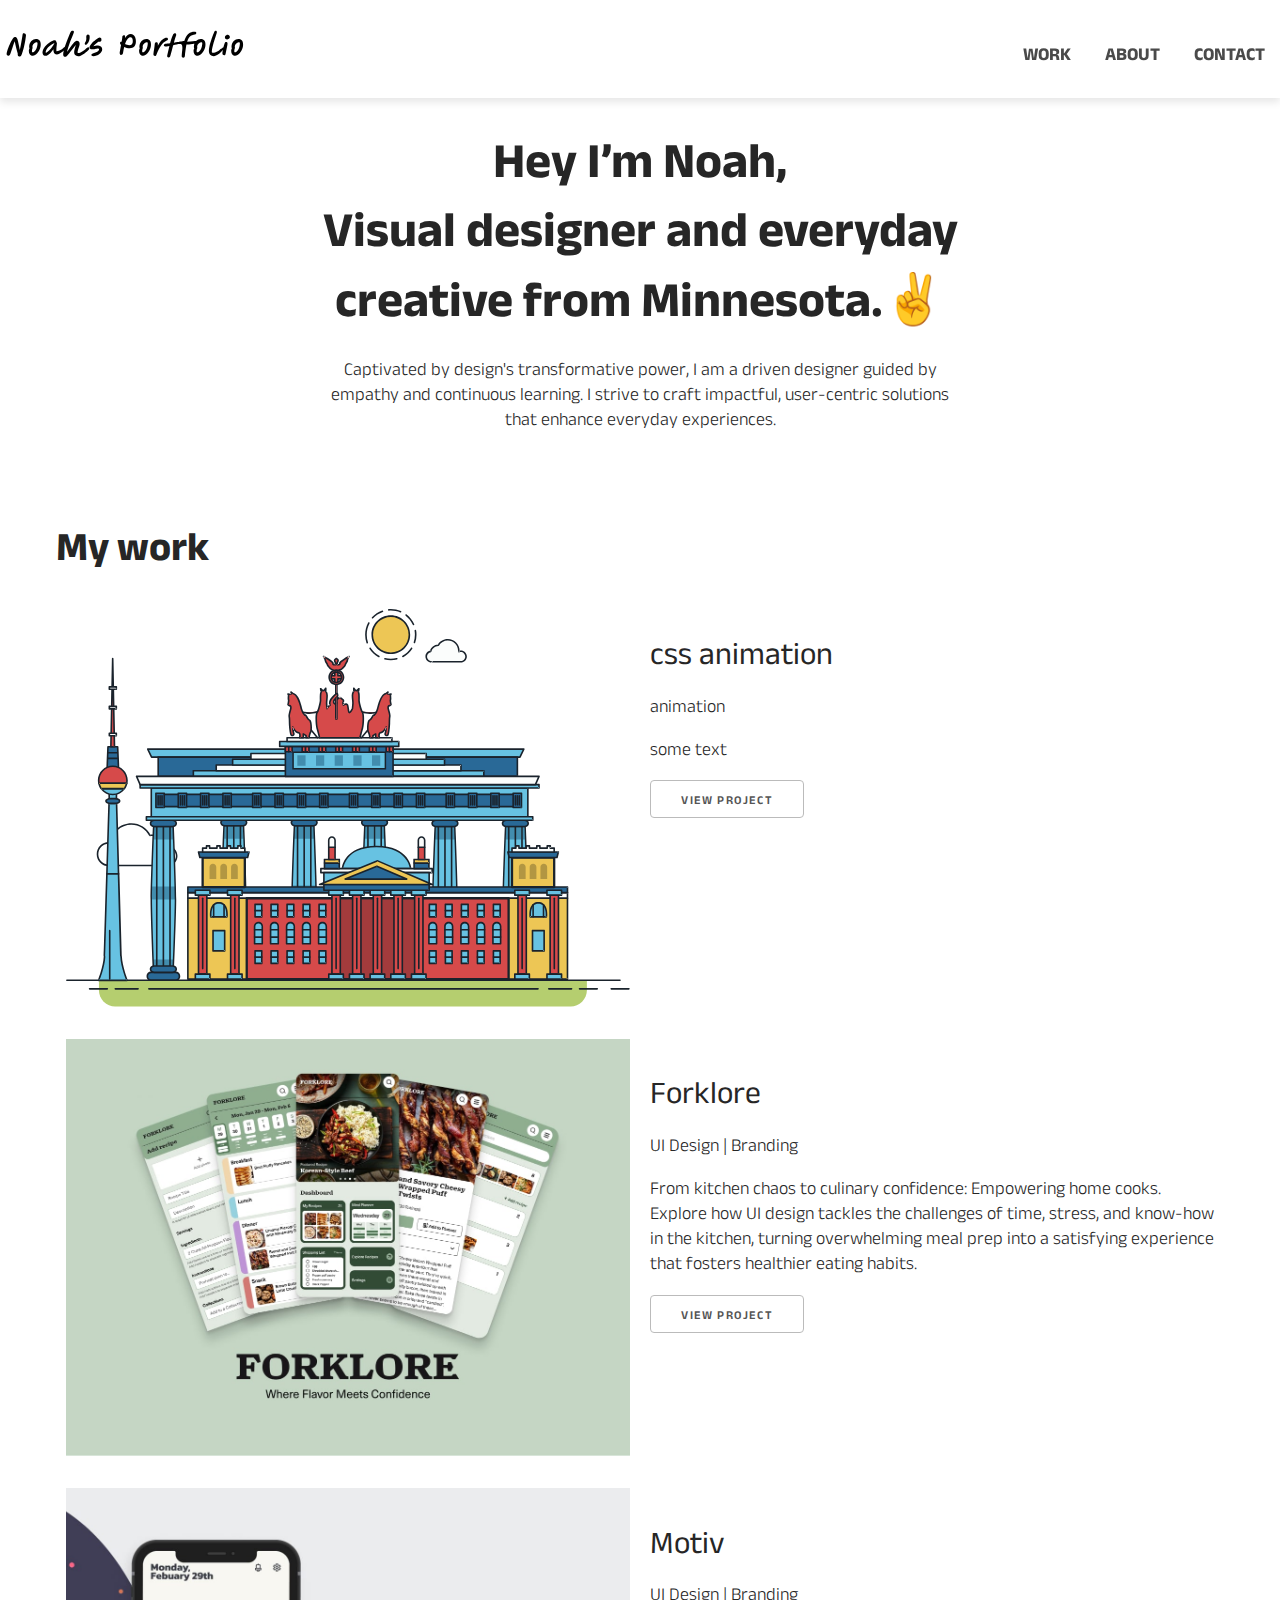
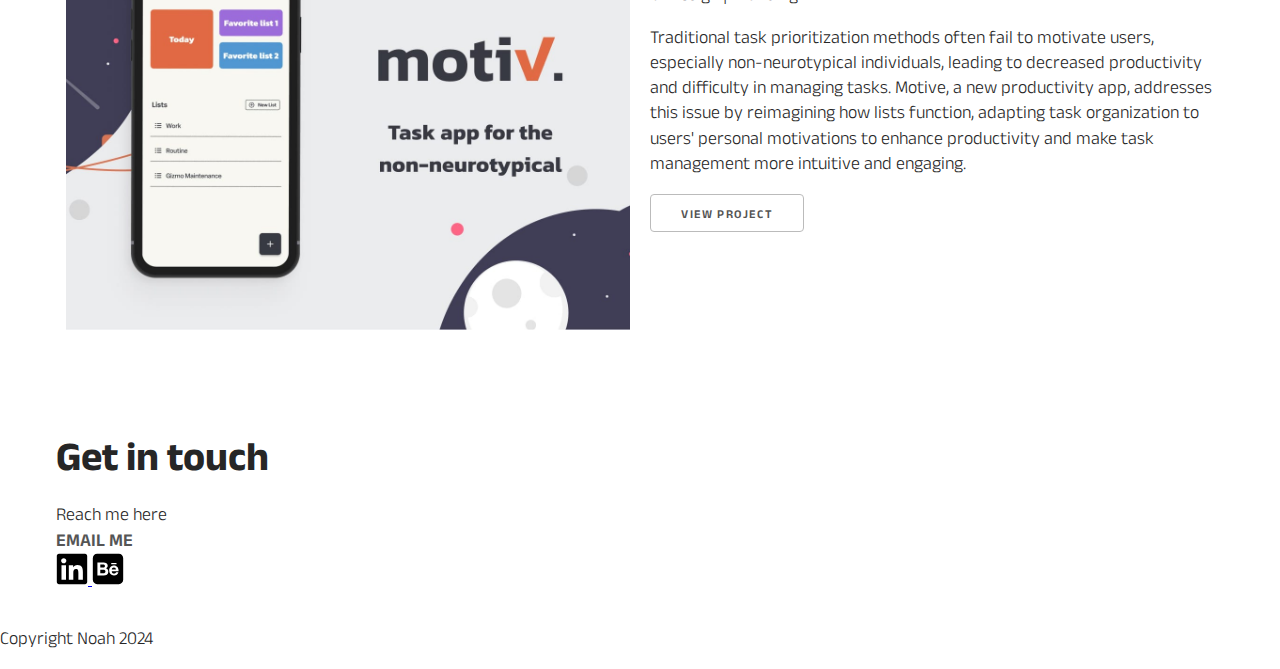
==== commit db9dfe0d: "added JQuery 3.7.1 and a mobile nav" ====
--- a/index.html
+++ b/index.html
@@ -19,16 +19,21 @@
 
 <body>
     <header>
-        <div class="inline">
-            <img src="img/logo.svg" class="logo" alt="logo image">
+        <div class="navtoggle" id="myNavtoggle">
+            <div class="inline">
+                <img src="img/logo.svg" class="logo" alt="logo image">
+            </div>
+            <nav>
+                <ul>
+                    <li><a href="index.html" class="full-width">Work</a></li>
+                    <li><a href="about.html" class="full-width">About</a></li>
+                    <li><a href="#contact" class="full-width" onclick="menuToggle()">Contact</a></li>
+                    <li><a href="javascript:void(0);" class="icon" onclick="menuToggle()">
+                            <img src="img/menuIcon.svg">
+                        </a></li>
+                </ul>
+            </nav>
         </div>
-        <nav>
-            <ul>
-                <li><a href="index.html">Work</a></li>
-                <li><a href="about.html">About</a></li>
-                <li><a href="#contact">Contact</a></li>
-            </ul>
-        </nav>
     </header>
     <main>
         <div id="hero">
@@ -1606,6 +1611,9 @@
         </div>
 
     </footer>
+    <script src="https://code.jquery.com/jquery-3.7.1.min.js"
+        integrity="sha256-/JqT3SQfawRcv/BIHPThkBvs0OEvtFFmqPF/lYI/Cxo=" crossorigin="anonymous"></script>
+    <script src="js/scripts.js"></script>
 </body>
 
 </html>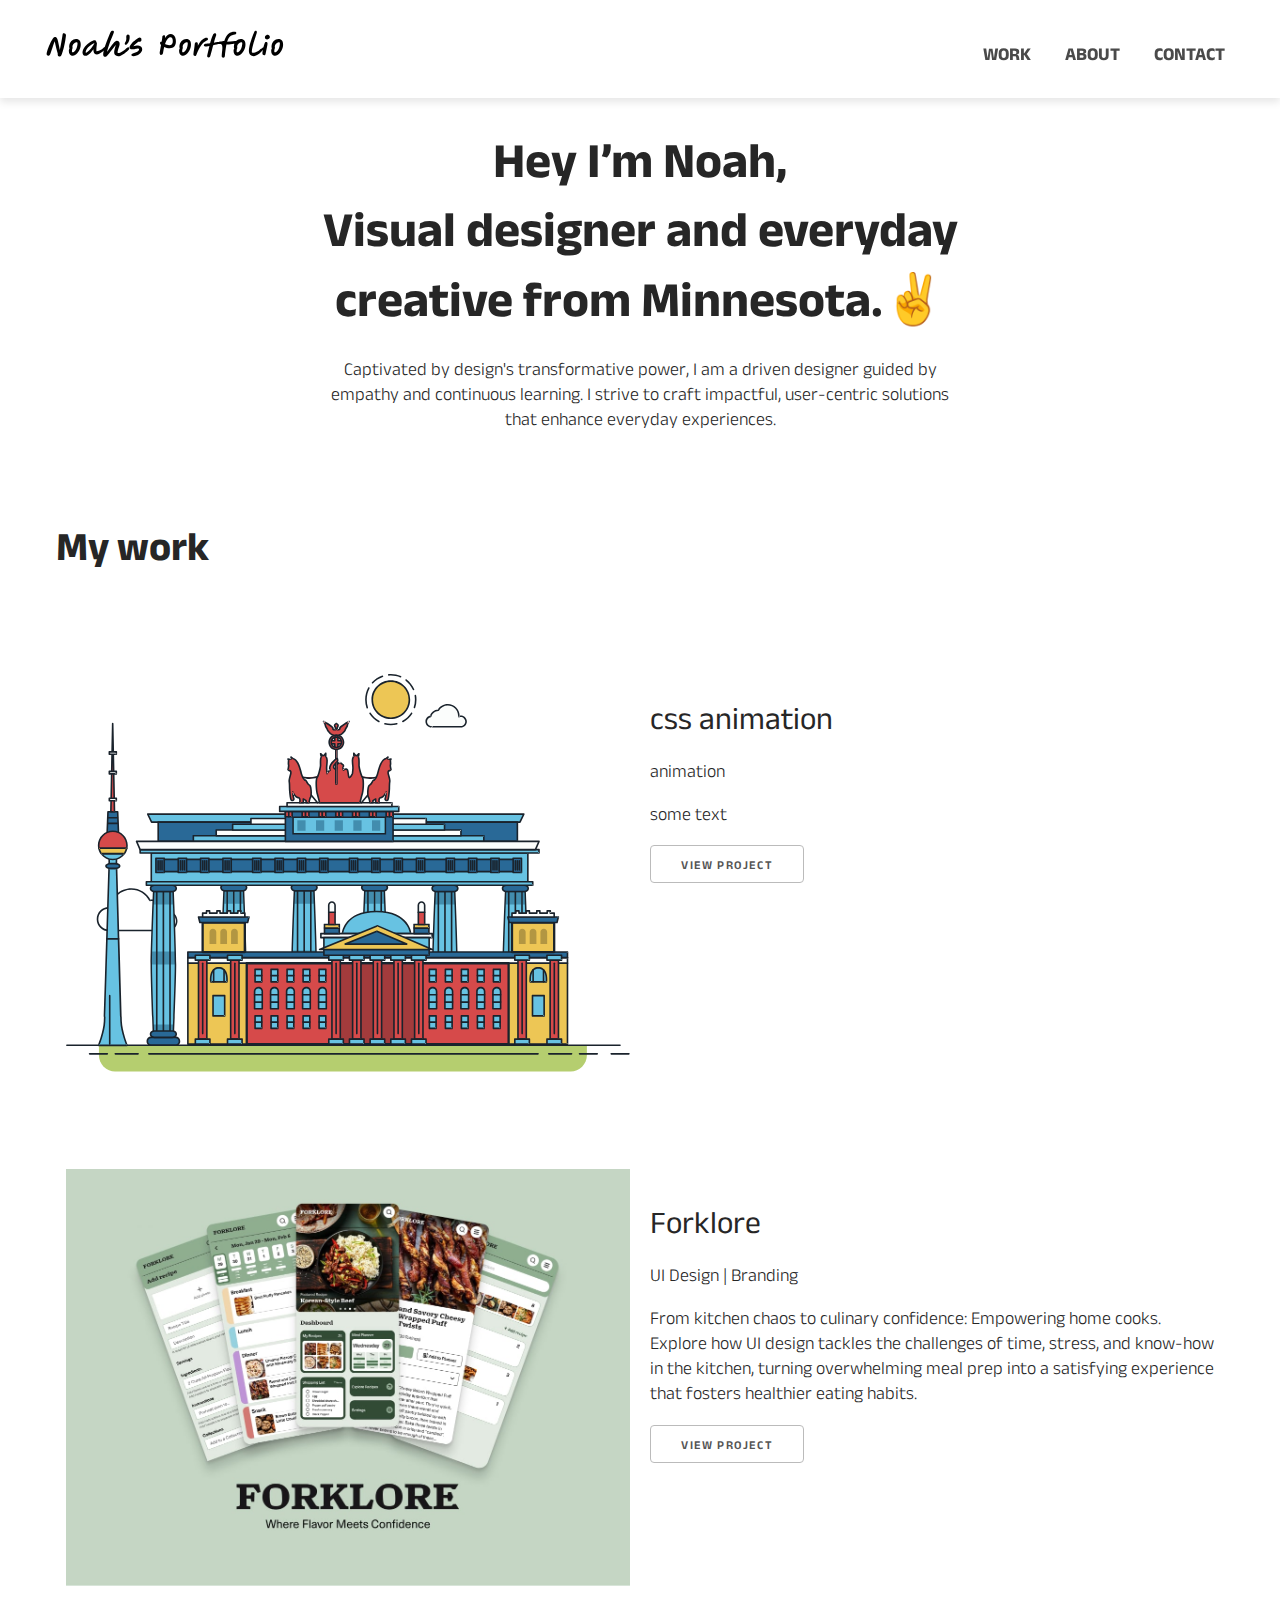
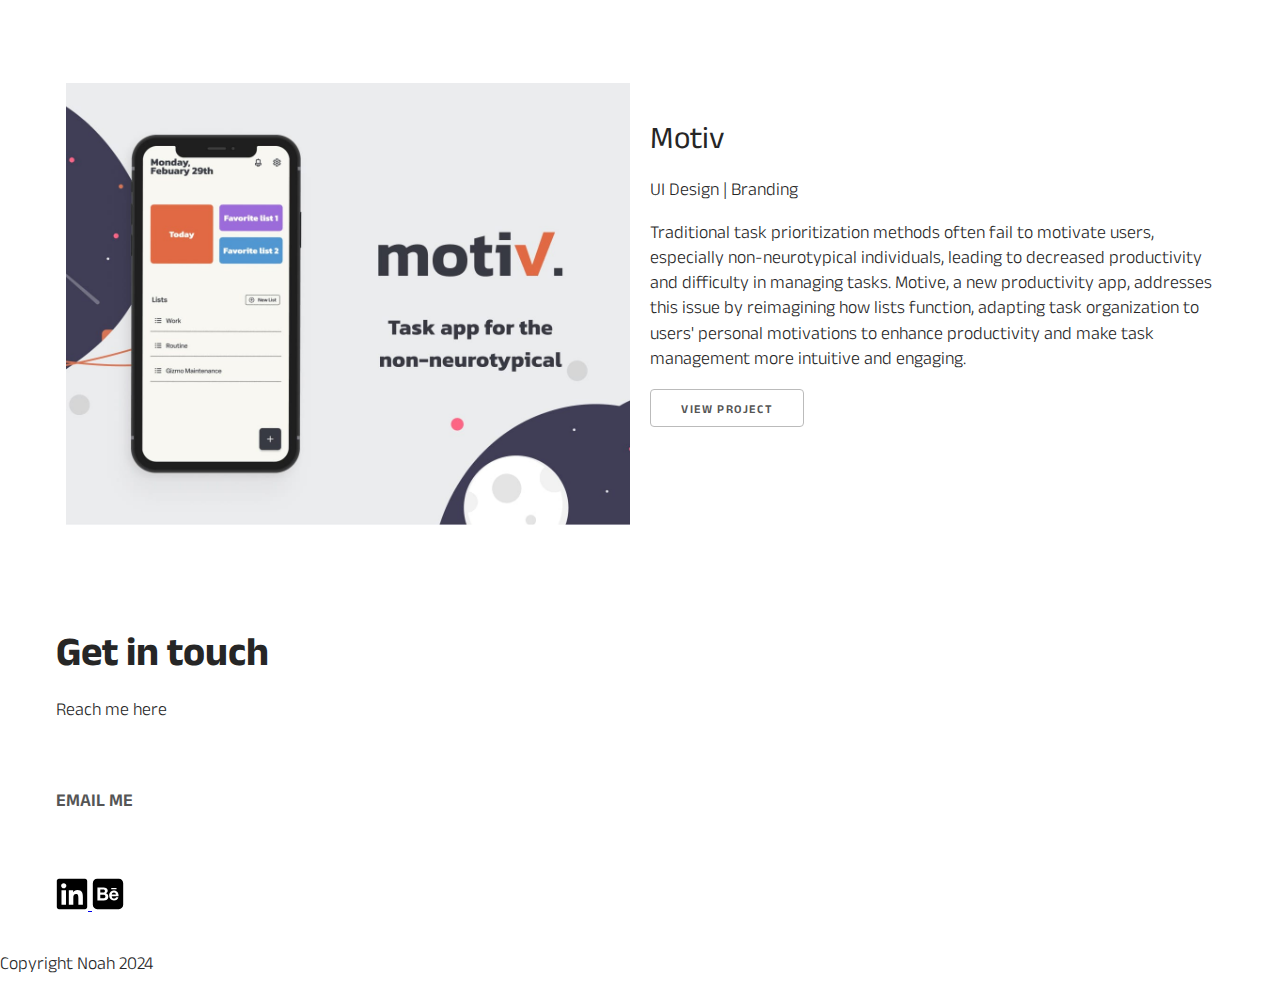
==== commit 89e07870: "* Added centering and page clamp to site. * Finished styling about page * Finished styling forklore " ====
--- a/index.html
+++ b/index.html
@@ -19,20 +19,22 @@
 
 <body>
     <header>
-        <div class="navtoggle" id="myNavtoggle">
-            <div class="inline">
-                <img src="img/logo.svg" class="logo" alt="logo image">
+        <div class="headerClamp">
+            <div class="navtoggle" id="myNavtoggle">
+                <div class="inline">
+                    <img src="img/logo.svg" class="logo" alt="logo image">
+                </div>
+                <nav>
+                    <ul>
+                        <li><a href="index.html" class="full-width">Work</a></li>
+                        <li><a href="about.html" class="full-width">About</a></li>
+                        <li><a href="#contact" class="full-width" onclick="menuToggle()">Contact</a></li>
+                        <li><a href="javascript:void(0);" class="icon" onclick="menuToggle()">
+                                <img src="img/menuIcon.svg">
+                            </a></li>
+                    </ul>
+                </nav>
             </div>
-            <nav>
-                <ul>
-                    <li><a href="index.html" class="full-width">Work</a></li>
-                    <li><a href="about.html" class="full-width">About</a></li>
-                    <li><a href="#contact" class="full-width" onclick="menuToggle()">Contact</a></li>
-                    <li><a href="javascript:void(0);" class="icon" onclick="menuToggle()">
-                            <img src="img/menuIcon.svg">
-                        </a></li>
-                </ul>
-            </nav>
         </div>
     </header>
     <main>
